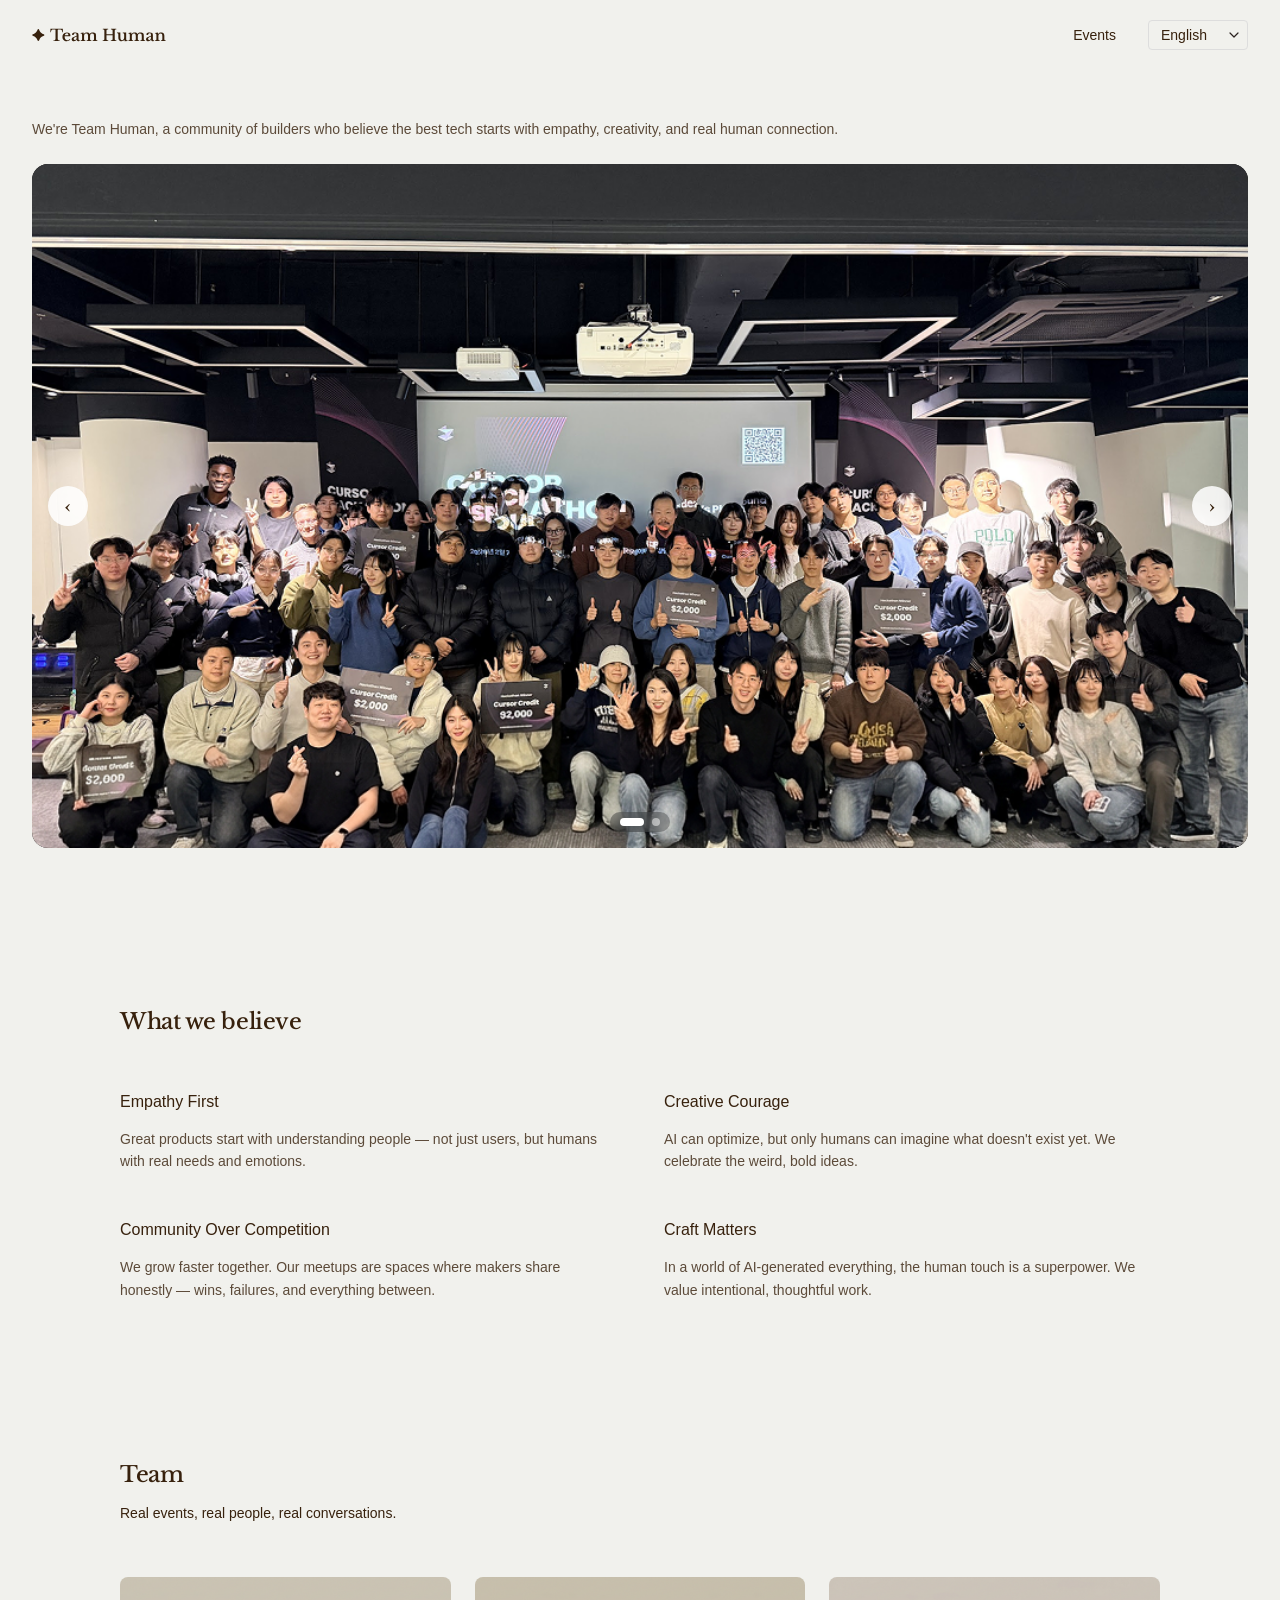
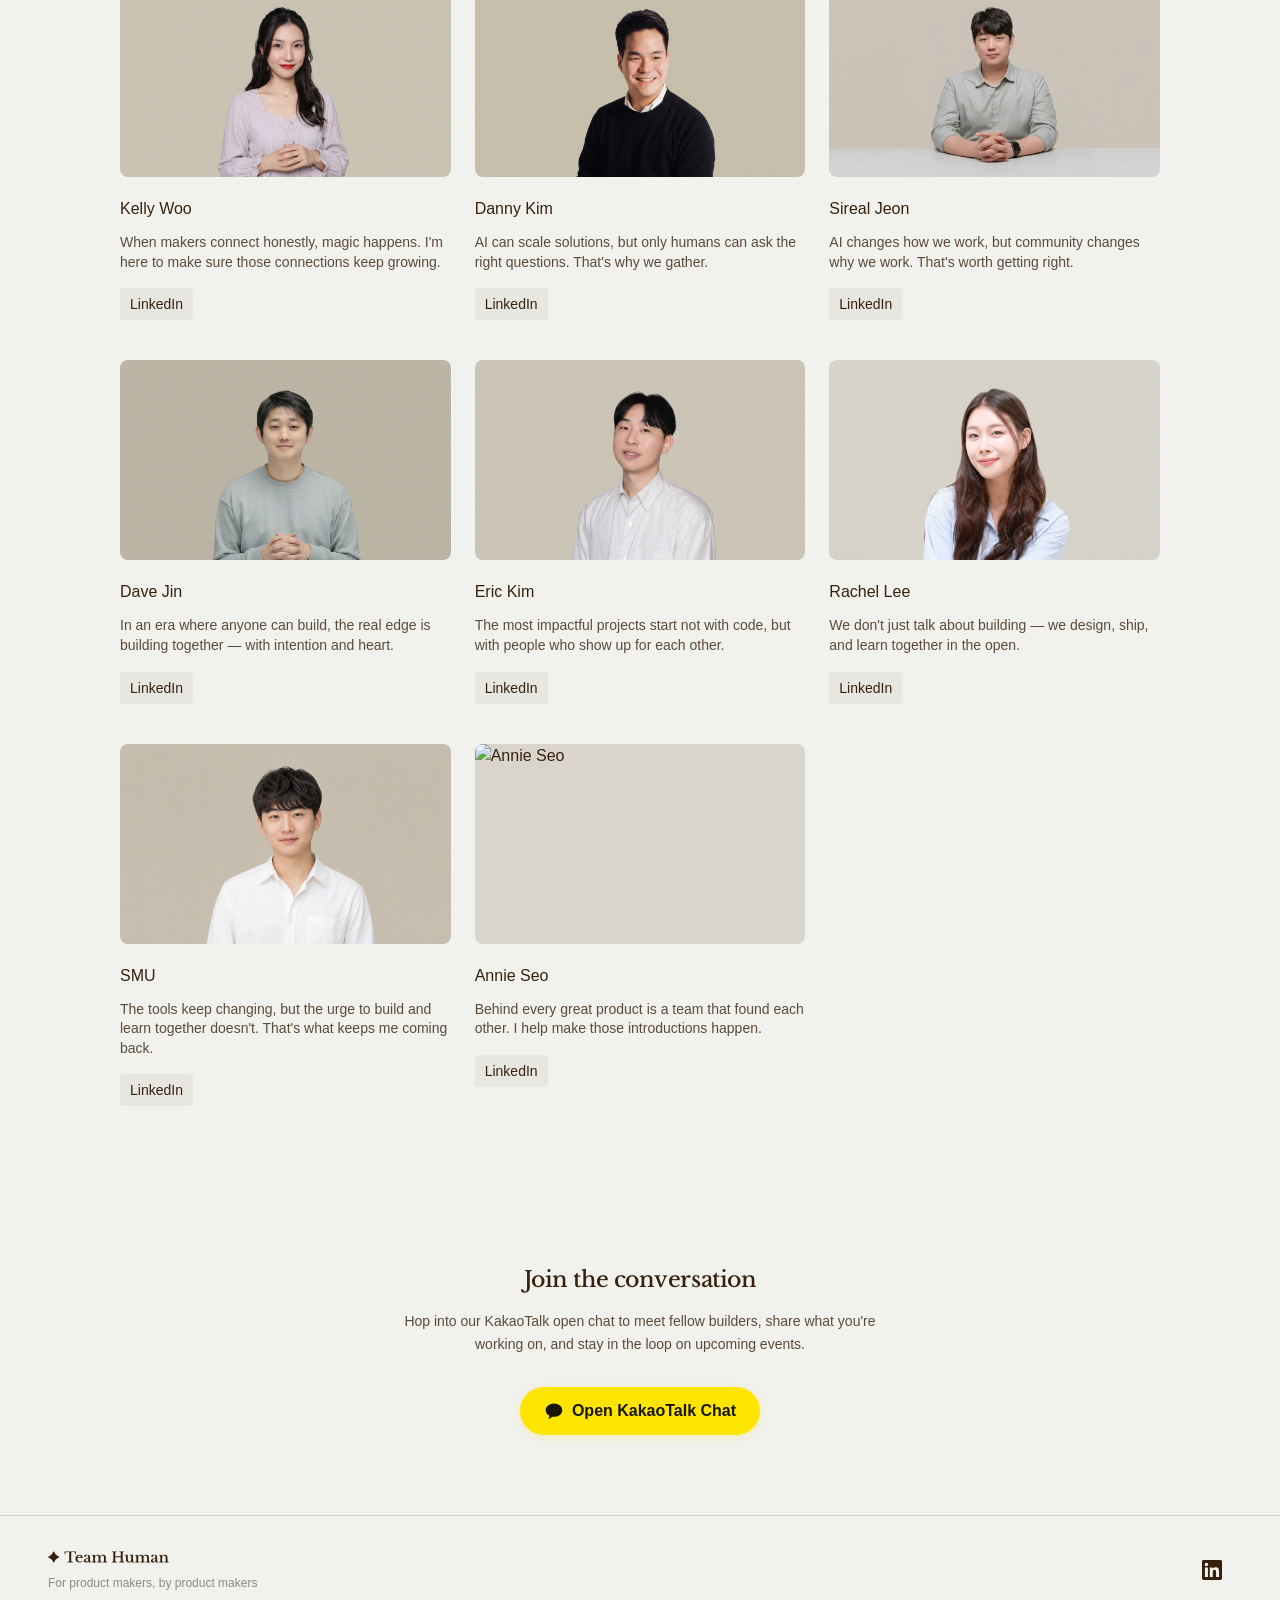
==== index.html @ 2d37bb84 "Add SMU as 8th team member - New team card in index.html (name, photo, LinkedIn, description) - EN/K" ====
<!DOCTYPE html>
<html lang="en">
<head>
  <meta charset="UTF-8">
  <meta name="viewport" content="width=device-width, initial-scale=1.0">
  <title>Team Human</title>
  <link rel="stylesheet" href="styles.css">
  <link rel="stylesheet" href="https://cdn.jsdelivr.net/npm/pretendard@latest/dist/web/static/pretendard.min.css">
  <link rel="preconnect" href="https://fonts.googleapis.com">
  <link rel="preconnect" href="https://fonts.gstatic.com" crossorigin>
  <link href="https://fonts.googleapis.com/css2?family=Libre+Baskerville:ital,wght@0,400..700;1,400..700&display=swap" rel="stylesheet">
</head>
<body>
  <header class="header">
    <a href="index.html" class="logo"><img src="images/logo.svg" alt="Team Human" style="height: 20px; width: auto;"></a>
    <nav>
      <a href="events.html" class="nav-link" data-i18n="nav.events">Events</a>
    </nav>
  </header>

  <section class="hero">
    <p class="hero-text" data-i18n="hero.text">
      We're Team Human, a community of builders who believe the best tech starts with empathy, creativity, and real human connection.
    </p>
    <div class="hero-slider" aria-roledescription="carousel" aria-label="Team Human moments">
      <div class="hero-slider-track">
        <div class="hero-slide" role="group" aria-roledescription="slide" aria-label="1 of 2: Group photo">
          <img src="images/hackathon-hero.png" alt="Team Human group photo at Cursor Hackathon Seoul">
        </div>
        <div class="hero-slide" role="group" aria-roledescription="slide" aria-label="2 of 2: Eurekathon recap">
          <div class="hero-slide-video">
            <iframe
              src="https://www.youtube-nocookie.com/embed/73UMS4CliLw?rel=0&amp;enablejsapi=1"
              title="Cursor Eurekathon Seoul — Team Human recap"
              loading="lazy"
              allow="accelerometer; clipboard-write; encrypted-media; gyroscope; picture-in-picture; web-share"
              allowfullscreen></iframe>
          </div>
        </div>
      </div>
      <button type="button" class="hero-slider-arrow hero-slider-arrow--prev" aria-label="Previous slide">‹</button>
      <button type="button" class="hero-slider-arrow hero-slider-arrow--next" aria-label="Next slide">›</button>
      <div class="hero-slider-dots" role="tablist" aria-label="Choose slide">
        <button type="button" class="hero-slider-dot is-active" data-index="0" role="tab" aria-selected="true" aria-label="Slide 1"></button>
        <button type="button" class="hero-slider-dot" data-index="1" role="tab" aria-selected="false" aria-label="Slide 2"></button>
      </div>
    </div>
  </section>

  <section class="beliefs">
    <h2 class="section-title" data-i18n="beliefs.title">What we believe</h2>
    <div class="beliefs-grid">
      <div class="belief-card">
        <h3 data-i18n="beliefs.empathy.title">Empathy First</h3>
        <p data-i18n="beliefs.empathy.desc">Great products start with understanding people — not just users, but humans with real needs and emotions.</p>
      </div>
      <div class="belief-card">
        <h3 data-i18n="beliefs.courage.title">Creative Courage</h3>
        <p data-i18n="beliefs.courage.desc">AI can optimize, but only humans can imagine what doesn't exist yet. We celebrate the weird, bold ideas.</p>
      </div>
      <div class="belief-card">
        <h3 data-i18n="beliefs.community.title">Community Over Competition</h3>
        <p data-i18n="beliefs.community.desc">We grow faster together. Our meetups are spaces where makers share honestly — wins, failures, and everything between.</p>
      </div>
      <div class="belief-card">
        <h3 data-i18n="beliefs.craft.title">Craft Matters</h3>
        <p data-i18n="beliefs.craft.desc">In a world of AI-generated everything, the human touch is a superpower. We value intentional, thoughtful work.</p>
      </div>
    </div>
  </section>

  <section class="team">
    <h2 class="section-title" data-i18n="team.title">Team</h2>
    <p class="team-subtitle" data-i18n="team.subtitle">Real events, real people, real conversations.</p>
    <div class="team-grid">
      <div class="team-card">
        <img src="images/PFP/Danny.png" alt="Danny Kim" class="team-photo">
        <div class="team-card-info">
          <h3>Danny Kim</h3>
          <p data-i18n="team.danny.desc">AI can scale solutions, but only humans can ask the right questions. That's why we gather.</p>
          <a href="https://www.linkedin.com/in/jydkim/" target="_blank" class="linkedin-btn">LinkedIn</a>
        </div>
      </div>
      <div class="team-card">
        <img src="images/PFP/Dave.png" alt="Dave Jin" class="team-photo">
        <div class="team-card-info">
          <h3>Dave Jin</h3>
          <p data-i18n="team.dave.desc">In an era where anyone can build, the real edge is building together — with intention and heart.</p>
          <a href="https://www.linkedin.com/in/davejin" target="_blank" class="linkedin-btn">LinkedIn</a>
        </div>
      </div>
      <div class="team-card">
        <img src="images/PFP/Eric.png" alt="Eric Kim" class="team-photo">
        <div class="team-card-info">
          <h3>Eric Kim</h3>
          <p data-i18n="team.eric.desc">The most impactful projects start not with code, but with people who show up for each other.</p>
          <a href="https://www.linkedin.com/in/jaeyeonerickim" target="_blank" class="linkedin-btn">LinkedIn</a>
        </div>
      </div>
      <div class="team-card">
        <img src="images/PFP/Kelly.png" alt="Kelly Woo" class="team-photo">
        <div class="team-card-info">
          <h3>Kelly Woo</h3>
          <p data-i18n="team.kelly.desc">When makers connect honestly, magic happens. I'm here to make sure those connections keep growing.</p>
          <a href="https://www.linkedin.com/in/jiheewoo" target="_blank" class="linkedin-btn">LinkedIn</a>
        </div>
      </div>
      <div class="team-card">
        <img src="images/PFP/Rachel.png" alt="Rachel Lee" class="team-photo">
        <div class="team-card-info">
          <h3>Rachel Lee</h3>
          <p data-i18n="team.rachel.desc">We don't just talk about building — we design, ship, and learn together in the open.</p>
          <a href="https://www.linkedin.com/in/rachelselee" target="_blank" class="linkedin-btn">LinkedIn</a>
        </div>
      </div>
      <div class="team-card">
        <img src="images/PFP/Sireal.png" alt="Sireal Jeon" class="team-photo">
        <div class="team-card-info">
          <h3>Sireal Jeon</h3>
          <p data-i18n="team.sireal.desc">AI changes how we work, but community changes why we work. That's worth getting right.</p>
          <a href="https://www.linkedin.com/in/sijinjeon" target="_blank" class="linkedin-btn">LinkedIn</a>
        </div>
      </div>
      <div class="team-card">
        <img src="images/PFP/Annie.png" alt="Annie Seo" class="team-photo">
        <div class="team-card-info">
          <h3>Annie Seo</h3>
          <p data-i18n="team.annie.desc">Behind every great product is a team that found each other. I help make those introductions happen.</p>
          <a href="https://www.linkedin.com/in/ga-on-seo-8b5989165" target="_blank" class="linkedin-btn">LinkedIn</a>
        </div>
      </div>
      <div class="team-card">
        <img src="images/PFP/SMU.png" alt="SMU" class="team-photo">
        <div class="team-card-info">
          <h3>SMU</h3>
          <p data-i18n="team.smu.desc">The tools keep changing, but the urge to build and learn together doesn't. That's what keeps me coming back.</p>
          <a href="https://www.linkedin.com/in/smu00" target="_blank" class="linkedin-btn">LinkedIn</a>
        </div>
      </div>
    </div>
  </section>

  <section class="community-cta">
    <h2 class="section-title center" data-i18n="community.title">Join the conversation</h2>
    <p class="community-cta-desc" data-i18n="community.desc">Hop into our KakaoTalk open chat to meet fellow builders, share what you're working on, and stay in the loop on upcoming events.</p>
    <a href="https://open.kakao.com/o/pyheuCui" target="_blank" rel="noopener" class="kakao-btn">
      <svg class="kakao-btn-icon" width="20" height="20" viewBox="0 0 24 24" fill="currentColor" aria-hidden="true">
        <path d="M12 3C6.486 3 2 6.564 2 10.957c0 2.812 1.832 5.286 4.6 6.728-.157.55-.964 3.336-.997 3.553 0 0-.02.16.087.222.097.057.215.012.215.012.298-.041 3.46-2.272 4.012-2.66.69.107 1.388.162 2.083.162 5.514 0 10-3.563 10-7.957C22 6.564 17.514 3 12 3z"/>
      </svg>
      <span data-i18n="community.cta">Open KakaoTalk Chat</span>
    </a>
  </section>

  <footer class="footer">
    <div class="footer-content">
      <div class="footer-info">
        <span class="footer-logo"><img src="images/logo.svg" alt="Team Human" style="height: 18px; width: auto;"></span>
        <p class="footer-tagline" data-i18n="footer.tagline">For product makers, by product makers</p>
      </div>
      <div class="footer-socials">
        <a href="https://www.linkedin.com/company/113454183" target="_blank" rel="noopener" class="footer-social-link" aria-label="Team Human on LinkedIn">
          <svg width="20" height="20" viewBox="0 0 24 24" fill="currentColor" aria-hidden="true">
            <path d="M20.447 20.452h-3.554v-5.569c0-1.328-.027-3.037-1.852-3.037-1.853 0-2.136 1.445-2.136 2.939v5.667H9.351V9h3.414v1.561h.046c.477-.9 1.637-1.852 3.37-1.852 3.601 0 4.267 2.37 4.267 5.455v6.288zM5.337 7.433a2.062 2.062 0 0 1-2.063-2.065 2.063 2.063 0 1 1 2.063 2.065zm1.778 13.019H3.555V9h3.56v11.452zM22.225 0H1.771C.792 0 0 .774 0 1.729v20.542C0 23.227.792 24 1.771 24h20.451C23.2 24 24 23.227 24 22.271V1.729C24 .774 23.2 0 22.222 0h.003z"/>
          </svg>
        </a>
      </div>
    </div>
  </footer>

  <script src="i18n.js"></script>
</body>
</html>
---- styles.css ----
/* === Reset & Base === */
*, *::before, *::after {
  margin: 0;
  padding: 0;
  box-sizing: border-box;
}

body {
  font-family: 'Pretendard', sans-serif;
  background-color: #F1F1ED;
  color: #37210D;
  line-height: 1.5;
  -webkit-font-smoothing: antialiased;
}

/* Korean fonts: Libre Baskerville (serif titles) + Pretendard (sans-serif body) */
html[lang="ko"] .section-title,
html[lang="ko"] .events-title,
html[lang="ko"] .featured-event-info h2,
html[lang="ko"] .logo,
html[lang="ko"] .footer-logo {
  font-family: 'Libre Baskerville', serif;
}

html[lang="ko"] .team-subtitle,
html[lang="ko"] .events-subtitle,
html[lang="ko"] .footer-tagline,
html[lang="ko"] .belief-card p,
html[lang="ko"] .team-card p,
html[lang="ko"] .event-location,
html[lang="ko"] .belief-card h3,
html[lang="ko"] .team-card h3,
html[lang="ko"] .event-info h3,
html[lang="ko"] .nav-link,
html[lang="ko"] .event-date,
html[lang="ko"] .featured-event-badge,
html[lang="ko"] .featured-event-date,
html[lang="ko"] .featured-event-location,
html[lang="ko"] .events-section-title,
html[lang="ko"] .lang-select {
  font-family: 'Pretendard', sans-serif;
}

a {
  text-decoration: none;
  color: inherit;
}

img {
  max-width: 100%;
  display: block;
}

/* === Header === */
.header {
  position: fixed;
  top: 0;
  left: 0;
  right: 0;
  z-index: 100;
  display: flex;
  justify-content: space-between;
  align-items: center;
  padding: 20px 32px;
  background-color: rgb(241, 241, 237);
}

.logo {
  font-family: 'Libre Baskerville', serif;
  font-size: 16px;
  font-weight: 700;
  color: #37210D;
}

.nav-link {
  font-size: 14px;
  font-weight: 500;
  color: #37210D;
  text-decoration: none;
}

.nav-link:hover {
  text-decoration: underline;
  text-underline-offset: 4px;
}

/* === Language Switcher === */
.header nav {
  display: flex;
  align-items: center;
  gap: 32px;
}

.lang-select {
  font-family: 'Pretendard', sans-serif;
  font-size: 14px;
  font-weight: 500;
  color: #37210D;
  width: 100px;
  background-color: transparent;
  border: 1px solid #DDDDDD;
  border-radius: 4px;
  padding: 6px 12px;
  cursor: pointer;
  appearance: none;
  -webkit-appearance: none;
  background-image: url("data:image/svg+xml,%3Csvg width='10' height='6' viewBox='0 0 10 6' fill='none' xmlns='http://www.w3.org/2000/svg'%3E%3Cpath d='M1 1L5 5L9 1' stroke='%232B2220' stroke-width='1.2' stroke-linecap='round' stroke-linejoin='round'/%3E%3C/svg%3E");
  background-repeat: no-repeat;
  background-position: right 8px center;
  padding-right: 22px;
}

.lang-select:hover {
  background-color: rgba(55, 33, 13, 0.05);  /* #37210D · 5% */
  background-image: url("data:image/svg+xml,%3Csvg width='10' height='6' viewBox='0 0 10 6' fill='none' xmlns='http://www.w3.org/2000/svg'%3E%3Cpath d='M1 1L5 5L9 1' stroke='%232B2220' stroke-width='1.2' stroke-linecap='round' stroke-linejoin='round'/%3E%3C/svg%3E");
}

.lang-select:focus {
  outline: none;
  border-color: #37210D;
}

/* === Hero === */
.hero {
  display: flex;
  flex-direction: column;
  gap: 24px;
  padding: 120px 32px 80px;
}

.hero-text {
  font-family: 'Pretendard', sans-serif;
  font-size: 14px;
  font-weight: 400;
  color: #37210d;
  opacity: 0.8;
  line-height: 1.4;
}

/* === Hero Slider === */
.hero-slider {
  position: relative;
  width: 100%;
  aspect-ratio: 1376 / 774;
  border-radius: 16px;
  overflow: hidden;
  background-color: #000;
}

.hero-slider-track {
  display: flex;
  width: 100%;
  height: 100%;
  overflow-x: auto;
  overflow-y: hidden;
  scroll-snap-type: x mandatory;
  scroll-behavior: smooth;
  -webkit-overflow-scrolling: touch;
  scrollbar-width: none;
}

.hero-slider-track::-webkit-scrollbar {
  display: none;
}

.hero-slide {
  flex: 0 0 100%;
  width: 100%;
  height: 100%;
  scroll-snap-align: start;
  scroll-snap-stop: always;
  position: relative;
}

.hero-slide img {
  width: 100%;
  height: 100%;
  object-fit: cover;
  display: block;
}

.hero-slide-video {
  width: 100%;
  height: 100%;
  background-color: #000;
}

.hero-slide-video iframe {
  width: 100%;
  height: 100%;
  border: 0;
  display: block;
}

.hero-slider-arrow {
  position: absolute;
  top: 50%;
  transform: translateY(-50%);
  width: 40px;
  height: 40px;
  border-radius: 999px;
  border: 0;
  background-color: rgba(255, 255, 255, 0.85);
  color: #37210D;
  font-family: 'Libre Baskerville', serif;
  font-size: 24px;
  line-height: 1;
  cursor: pointer;
  display: flex;
  align-items: center;
  justify-content: center;
  padding: 0;
  z-index: 2;
  transition: background-color 0.2s, transform 0.2s;
}

.hero-slider-arrow:hover {
  background-color: #fff;
  transform: translateY(-50%) scale(1.05);
}

.hero-slider-arrow:focus-visible {
  outline: 2px solid #37210D;
  outline-offset: 2px;
}

.hero-slider-arrow--prev { left: 16px; }
.hero-slider-arrow--next { right: 16px; }

.hero-slider-dots {
  position: absolute;
  bottom: 16px;
  left: 50%;
  transform: translateX(-50%);
  display: flex;
  gap: 8px;
  z-index: 2;
  background-color: rgba(0, 0, 0, 0.25);
  padding: 6px 10px;
  border-radius: 999px;
  backdrop-filter: blur(8px);
  -webkit-backdrop-filter: blur(8px);
}

.hero-slider-dot {
  width: 8px;
  height: 8px;
  border-radius: 999px;
  border: 0;
  background-color: rgba(255, 255, 255, 0.5);
  cursor: pointer;
  padding: 0;
  transition: background-color 0.2s, width 0.2s;
}

.hero-slider-dot:hover {
  background-color: rgba(255, 255, 255, 0.8);
}

.hero-slider-dot.is-active {
  background-color: #fff;
  width: 24px;
}

/* === Beliefs === */
.beliefs {
  padding: 80px 120px;
}

.section-title {
  font-family: 'Libre Baskerville', serif;
  font-size: 22px;
  font-weight: 500;
  line-height: 28px;
  letter-spacing: -0.44px;
  color: #37210d;
  margin-bottom: 56px;
}

.section-title.center {
  text-align: center;
}

.beliefs-grid {
  display: grid;
  grid-template-columns: 1fr 1fr;
  gap: 48px;
}

.belief-card {
  display: flex;
  flex-direction: column;
  gap: 16px;
}

.belief-card h3 {
  font-family: 'Pretendard', sans-serif;
  font-size: 16px;
  font-weight: 500;
  line-height: 20px;
  color: #37210d;
}

.belief-card p {
  font-family: 'Pretendard', sans-serif;
  font-size: 14px;
  color: #37210d;
  opacity: 0.8;
  line-height: 1.6;
}

/* === Team === */
.team {
  padding: 80px 120px;
}

.team .section-title {
  margin-bottom: 16px;
}

.team-subtitle {
  font-family: 'Pretendard', sans-serif;
  font-size: 14px;
  font-weight: 400;
  line-height: 16px;
  color: #37210d;
  margin-bottom: 56px;
}

.team-grid {
  display: grid;
  grid-template-columns: repeat(3, 1fr);
  gap: 40px 24px;
  text-align: left;
}

.team-card {
  display: flex;
  flex-direction: column;
  gap: 24px;
}

.team-card-info {
  display: flex;
  flex-direction: column;
  gap: 16px;
}

.team-photo {
  width: 100%;
  height: 200px;
  background-color: #D9D5CD;
  border-radius: 8px;
  object-fit: cover;
}

.team-card h3 {
  font-family: 'Pretendard', sans-serif;
  font-size: 16px;
  font-weight: 500;
  line-height: 16px;
  color: #37210d;
}

.team-card p {
  font-family: 'Pretendard', sans-serif;
  font-size: 14px;
  font-weight: 400;
  color: #37210d;
  opacity: 0.8;
  line-height: 1.4;
}

.linkedin-btn {
  display: inline-block;
  padding: 6px 10px;
  background-color: rgba(55, 33, 13, 0.05);
  color: #37210D;
  font-size: 14px;
  font-weight: 500;
  line-height: 20px;
  border-radius: 4px;
  width: fit-content;
  transition: background-color 0.2s;
}

.linkedin-btn:hover {
  background-color: rgba(55, 33, 13, 0.1);
}

/* === Events Page === */
.events {
  padding: 128px 120px 60px;
}

.events-title {
  font-family: 'Libre Baskerville', serif;
  font-size: 22px;
  font-weight: 500;
  line-height: 28px;
  letter-spacing: -0.44px;
  color: #37210d;
  margin-bottom: 16px;
}

.events-subtitle {
  font-family: 'Pretendard', sans-serif;
  font-size: 14px;
  font-weight: 400;
  line-height: 16px;
  color: #37210d;
  margin-bottom: 56px;
}

/* === Featured Event === */
.featured-event {
  display: flex;
  background: #FFFFFF;
  border-radius: 12px;
  overflow: hidden;
  margin-bottom: 48px;
  transition: box-shadow 0.2s, transform 0.2s;
}

.featured-event:hover {
  box-shadow: 0 6px 28px rgba(0, 0, 0, 0.1);
  transform: translateY(-2px);
}

.featured-event-image {
  flex: 1;
  min-height: 280px;
  overflow: hidden;
}

.featured-event-image img {
  width: 100%;
  height: 100%;
  object-fit: cover;
}

.featured-event-info {
  flex: 1;
  padding: 32px;
  display: flex;
  flex-direction: column;
  justify-content: center;
  gap: 10px;
}

.featured-event-badge {
  display: inline-block;
  width: fit-content;
  padding: 4px 12px;
  background-color: #C45C26;
  color: #FFFFFF;
  font-size: 11px;
  font-weight: 600;
  text-transform: uppercase;
  letter-spacing: 0.5px;
  border-radius: 4px;
}

.featured-event-info h2 {
  font-family: 'Libre Baskerville', serif;
  font-size: 24px;
  font-weight: 700;
  color: #37210D;
}

.featured-event-date {
  font-size: 14px;
  color: #C45C26;
  font-weight: 600;
}

.featured-event-location {
  font-size: 13px;
  color: #8C8A87;
  line-height: 1.4;
}

.events-section-title {
  font-family: 'Pretendard', sans-serif;
  font-size: 14px;
  font-weight: 600;
  color: #8C8A87;
  text-transform: uppercase;
  letter-spacing: 1px;
  margin-bottom: 20px;
}

.events-grid {
  display: grid;
  grid-template-columns: repeat(3, 1fr);
  gap: 24px;
}

.event-card {
  background: #FFFFFF;
  border: 1px solid #DDDDDD;
  border-radius: 16px;
  padding: 8px;
  display: flex;
  flex-direction: column;
  gap: 8px;
  transition: box-shadow 0.2s, transform 0.2s;
}

.event-card:hover {
  box-shadow: 0 4px 20px rgba(0, 0, 0, 0.08);
  transform: translateY(-2px);
}

.event-image {
  width: 100%;
  background-color: #F1F1ED;
  aspect-ratio: 432 / 243;
  border-radius: 8px;
  overflow: hidden;
}

.event-image img {
  width: 100%;
  height: 100%;
  object-fit: cover;
  border-radius: 8px;
}

.event-info {
  padding: 8px;
  display: flex;
  flex-direction: column;
  gap: 10px;
  color: #37210d;
}

.event-info h3 {
  font-family: 'Pretendard', sans-serif;
  font-size: 16px;
  font-weight: 600;
  line-height: 18px;
  color: #37210d;
}

.event-date {
  font-family: 'Pretendard', sans-serif;
  font-size: 12px;
  font-weight: 500;
  line-height: 1.4;
  color: #37210d;
}

.event-location {
  font-family: 'Pretendard', sans-serif;
  font-size: 12px;
  font-weight: 500;
  line-height: 1.4;
  color: #37210d;
  opacity: 0.6;
  margin-top: -4px;
}

/* === Community CTA === */
.community-cta {
  padding: 80px 120px;
  text-align: center;
  display: flex;
  flex-direction: column;
  align-items: center;
}

.community-cta .section-title {
  margin-bottom: 16px;
}

.community-cta-desc {
  font-family: 'Pretendard', sans-serif;
  font-size: 14px;
  font-weight: 400;
  line-height: 1.6;
  color: #37210D;
  opacity: 0.8;
  max-width: 520px;
  margin: 0 0 32px;
}

.kakao-btn {
  display: inline-flex;
  align-items: center;
  gap: 8px;
  padding: 14px 24px;
  background-color: #FEE500;
  color: #181600;
  font-family: 'Pretendard', sans-serif;
  font-size: 16px;
  font-weight: 600;
  line-height: 1;
  border-radius: 999px;
  transition: transform 0.2s, box-shadow 0.2s;
  box-shadow: 0 2px 8px rgba(254, 229, 0, 0.25);
}

.kakao-btn:hover {
  transform: translateY(-2px);
  box-shadow: 0 8px 24px rgba(254, 229, 0, 0.4);
}

.kakao-btn:focus-visible {
  outline: 2px solid #37210D;
  outline-offset: 4px;
}

.kakao-btn-icon {
  flex-shrink: 0;
}

/* === Footer === */
.footer {
  border-top: 1px solid #D4CFC7;
  padding: 32px 48px;
}

.footer-content {
  display: flex;
  justify-content: space-between;
  align-items: center;
  gap: 24px;
}

.footer-info {
  display: flex;
  flex-direction: column;
  gap: 8px;
}

.footer-logo {
  font-family: 'Libre Baskerville', serif;
  font-size: 14px;
  font-weight: 700;
  color: #37210D;
}

.footer-tagline {
  font-size: 12px;
  color: #8C8A87;
}

.footer-socials {
  display: flex;
  gap: 8px;
}

.footer-social-link {
  display: inline-flex;
  align-items: center;
  justify-content: center;
  width: 40px;
  height: 40px;
  border-radius: 999px;
  color: #37210D;
  transition: background-color 0.2s, color 0.2s;
}

.footer-social-link:hover {
  background-color: rgba(55, 33, 13, 0.05);
}

.footer-social-link:focus-visible {
  outline: 2px solid #37210D;
  outline-offset: 2px;
}

.footer-social-link svg {
  display: block;
}

/* === Responsive === */
@media (max-width: 1024px) {
  .beliefs {
    padding: 60px 48px;
  }

  .team {
    padding: 60px 48px;
  }

  .community-cta {
    padding: 60px 48px;
  }

  .events {
    padding: 120px 48px 40px;
  }
}

@media (max-width: 768px) {
  .header {
    padding: 16px 24px;
  }

  .hero {
    padding: 80px 24px 48px;
  }

  .hero-slider-arrow {
    width: 32px;
    height: 32px;
    font-size: 18px;
  }

  .hero-slider-arrow--prev { left: 8px; }
  .hero-slider-arrow--next { right: 8px; }

  .beliefs {
    padding: 48px 24px;
  }

  .beliefs-grid {
    grid-template-columns: 1fr;
    gap: 32px;
  }

  .team {
    padding: 48px 24px;
  }

  .team-grid {
    grid-template-columns: 1fr;
    gap: 24px;
  }

  .community-cta {
    padding: 48px 24px;
  }

  .events {
    padding: 120px 24px 32px;
  }

  .featured-event {
    flex-direction: column;
  }

  .featured-event-image {
    min-height: 200px;
  }

  .featured-event-info {
    padding: 20px;
  }

  .featured-event-info h2 {
    font-size: 20px;
  }

  .events-grid {
    grid-template-columns: 1fr;
    gap: 16px;
  }

  .footer {
    padding: 24px;
  }
}
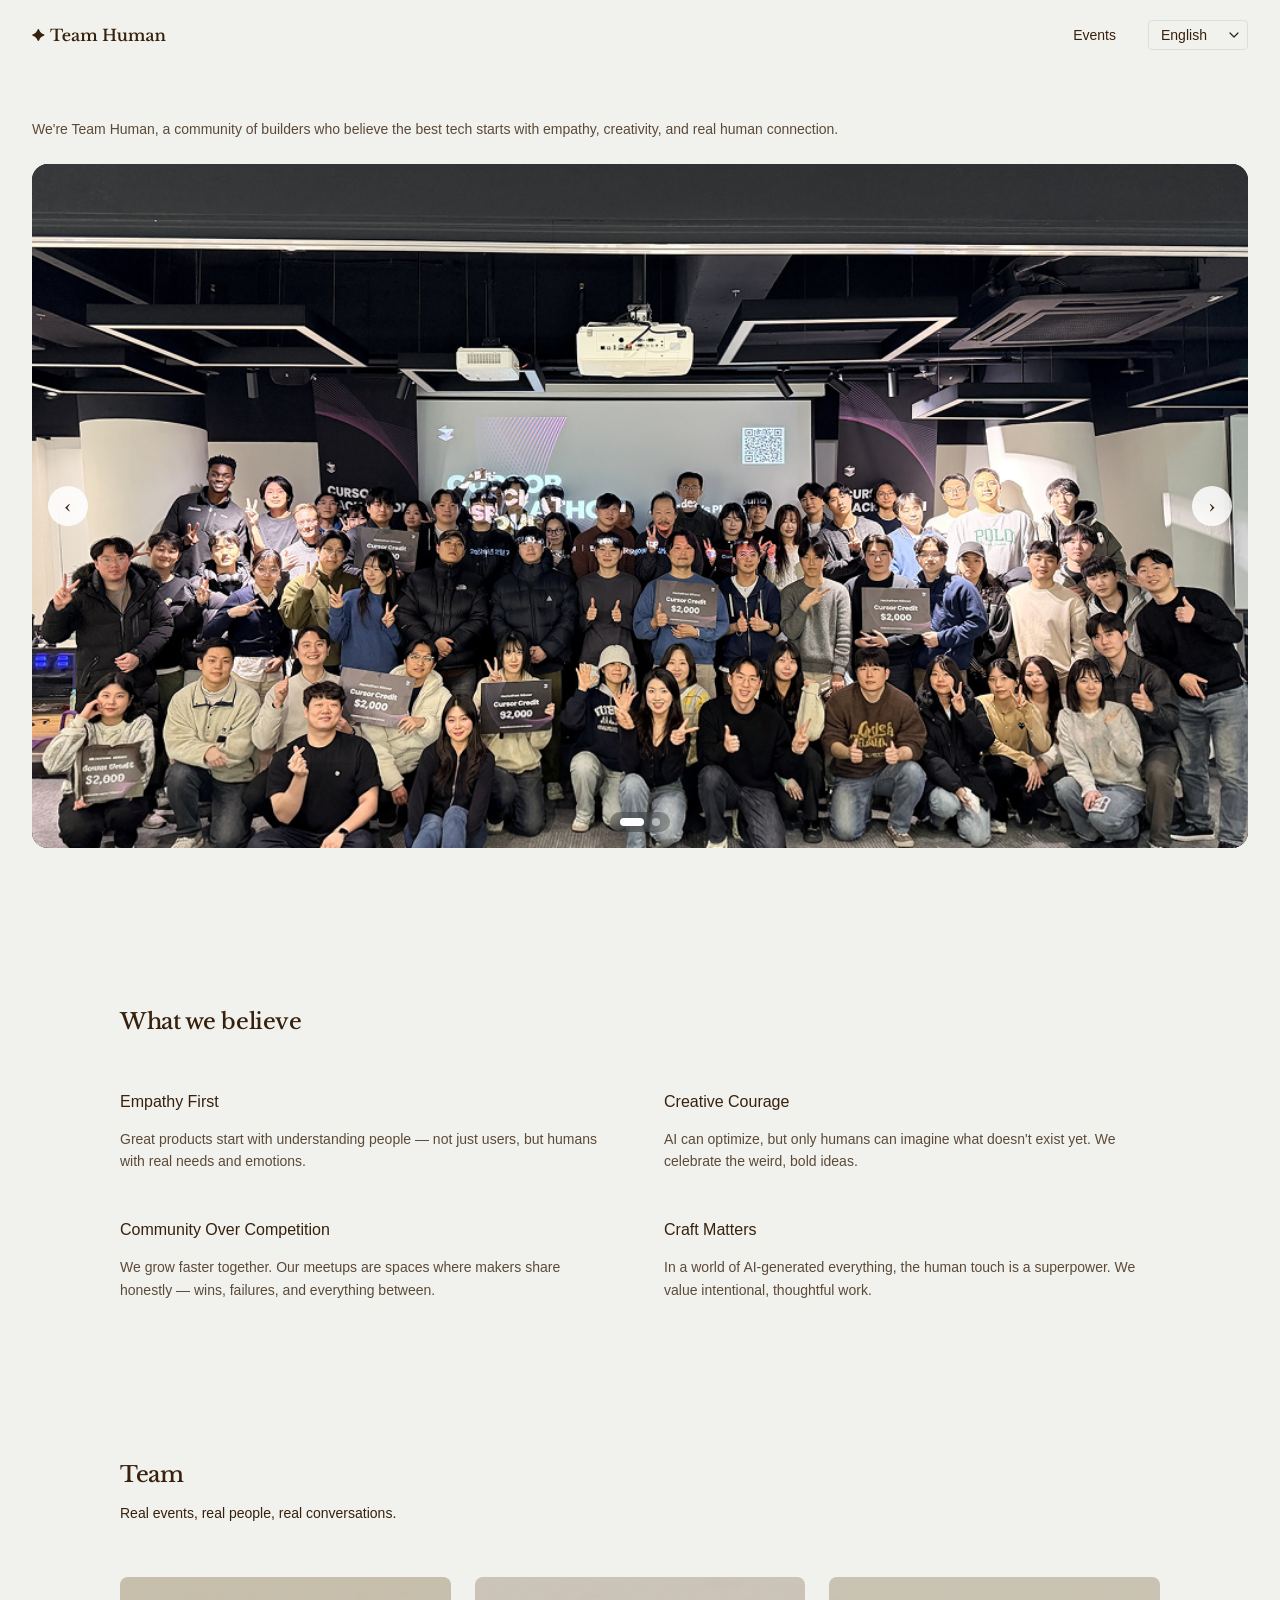
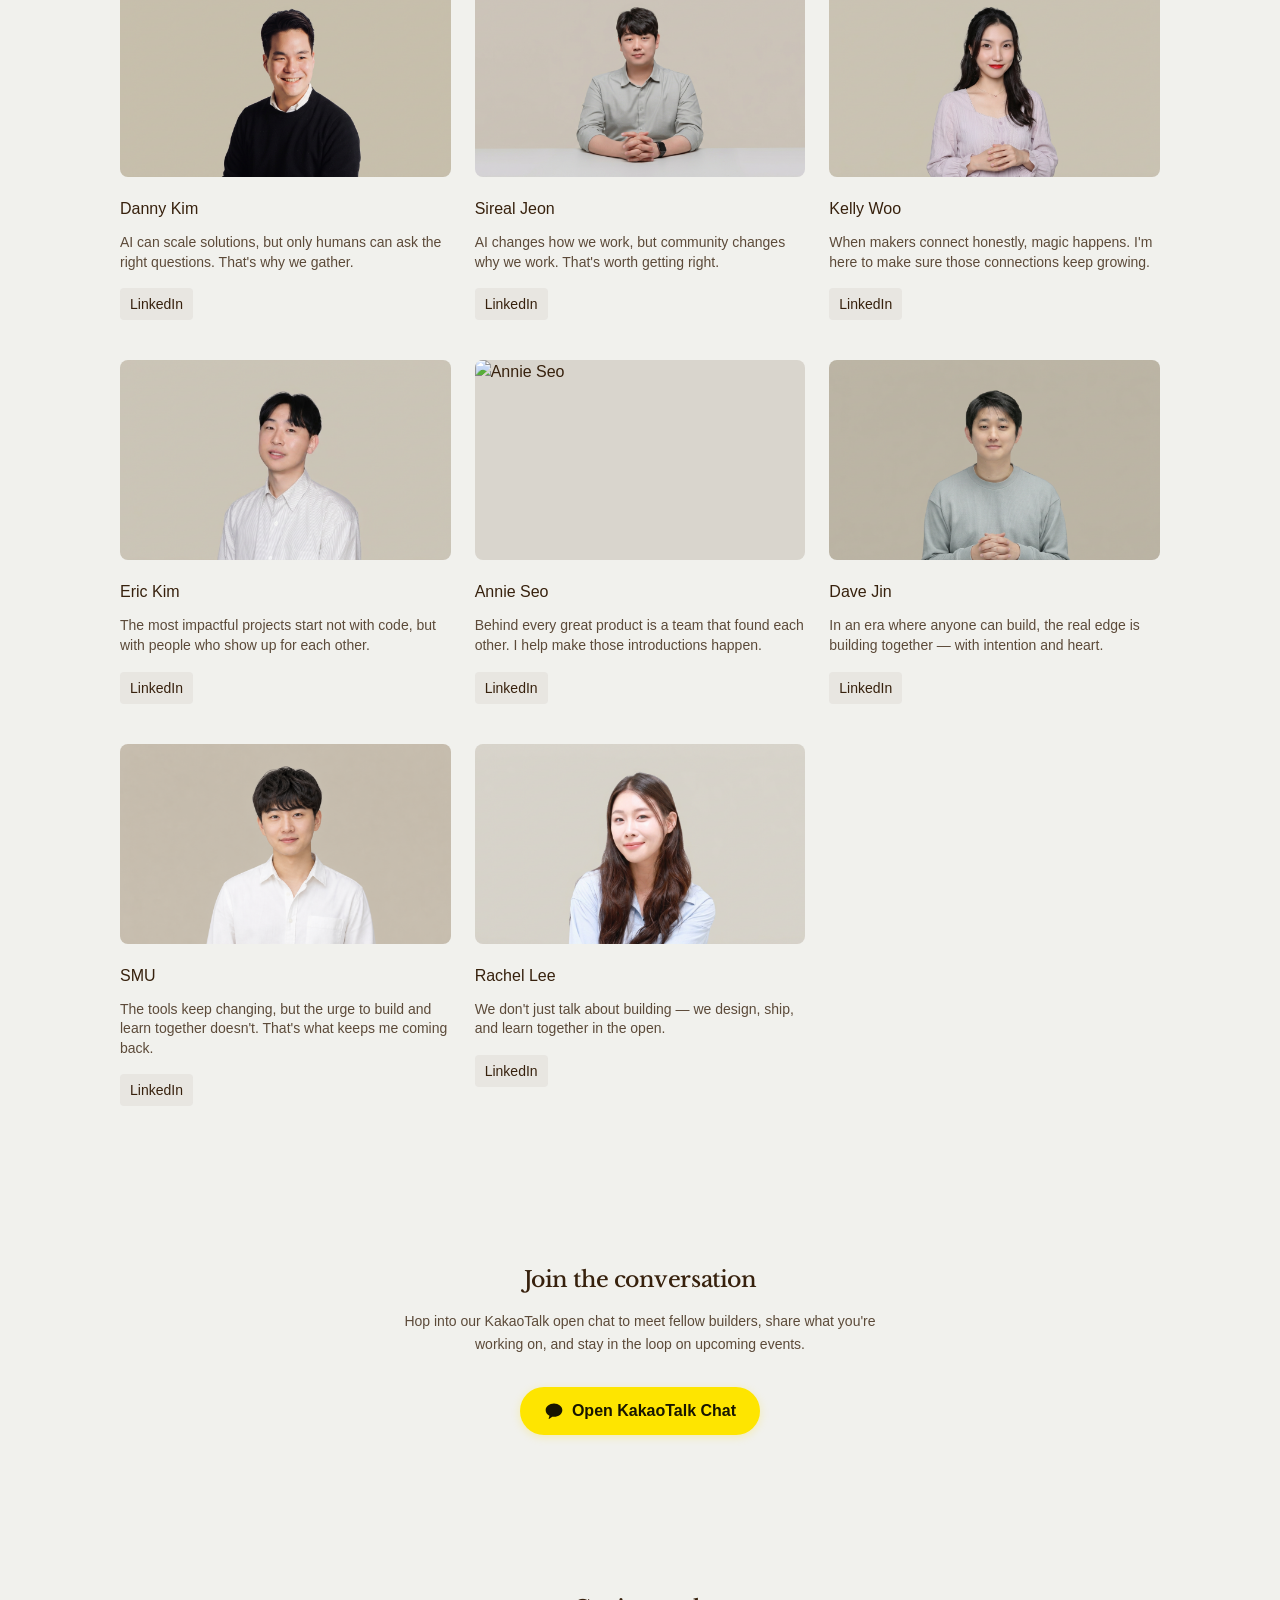
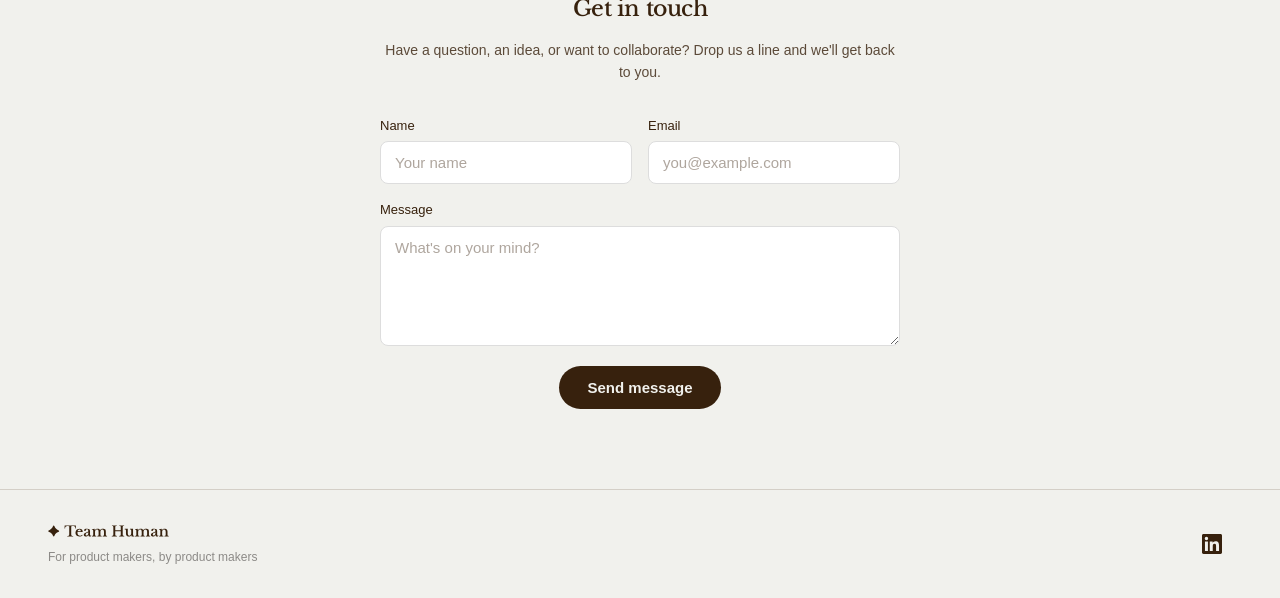
==== commit 6bf46295: "Add Formspree contact form to homepage New "Get in touch" section on index.html (between the KakaoTa" ====
--- a/index.html
+++ b/index.html
@@ -151,6 +151,39 @@
     </a>
   </section>
 
+  <section class="contact">
+    <h2 class="section-title center" data-i18n="contact.title">Get in touch</h2>
+    <p class="contact-desc" data-i18n="contact.desc">Have a question, an idea, or want to collaborate? Drop us a line and we'll get back to you.</p>
+    <form class="contact-form" action="https://formspree.io/p/3036029821894261851/f/contactForm" method="POST">
+      <div class="contact-fields">
+        <div class="contact-row">
+          <div class="contact-field">
+            <label for="contact-name" data-i18n="contact.name">Name</label>
+            <input class="contact-input" type="text" id="contact-name" name="name" autocomplete="name" data-i18n-placeholder="contact.namePlaceholder" placeholder="Your name">
+          </div>
+          <div class="contact-field">
+            <label for="contact-email" data-i18n="contact.email">Email</label>
+            <input class="contact-input" type="email" id="contact-email" name="email" required autocomplete="email" data-i18n-placeholder="contact.emailPlaceholder" placeholder="you@example.com">
+          </div>
+        </div>
+        <div class="contact-field">
+          <label for="contact-message" data-i18n="contact.message">Message</label>
+          <textarea class="contact-textarea" id="contact-message" name="message" required rows="5" data-i18n-placeholder="contact.messagePlaceholder" placeholder="What's on your mind?"></textarea>
+        </div>
+        <input type="text" class="contact-hp" name="_gotcha" tabindex="-1" autocomplete="off" aria-hidden="true">
+        <input type="hidden" name="_subject" value="New message from Team Human contact form">
+        <div class="contact-actions">
+          <button class="contact-submit" type="submit">
+            <span class="contact-submit-idle" data-i18n="contact.send">Send message</span>
+            <span class="contact-submit-busy" data-i18n="contact.sending" hidden>Sending…</span>
+          </button>
+        </div>
+      </div>
+      <p class="contact-status contact-status--success" data-i18n="contact.success" role="status" aria-live="polite" hidden>Thanks! Your message is on its way — we'll be in touch soon.</p>
+      <p class="contact-status contact-status--error" data-i18n="contact.error" role="alert" aria-live="assertive" hidden>Something went wrong. Please try again, or email us directly.</p>
+    </form>
+  </section>
+
   <footer class="footer">
     <div class="footer-content">
       <div class="footer-info">
--- a/styles.css
+++ b/styles.css
@@ -615,6 +615,157 @@
   flex-shrink: 0;
 }
 
+/* === Contact === */
+.contact {
+  padding: 80px 120px;
+  text-align: center;
+  display: flex;
+  flex-direction: column;
+  align-items: center;
+}
+
+.contact .section-title {
+  margin-bottom: 16px;
+}
+
+.contact-desc {
+  font-family: 'Pretendard', sans-serif;
+  font-size: 14px;
+  font-weight: 400;
+  line-height: 1.6;
+  color: #37210D;
+  opacity: 0.8;
+  max-width: 520px;
+  margin: 0 0 32px;
+}
+
+.contact-form {
+  width: 100%;
+  max-width: 520px;
+  text-align: left;
+}
+
+.contact-fields {
+  display: flex;
+  flex-direction: column;
+  gap: 16px;
+}
+
+.contact-fields[hidden] {
+  display: none;
+}
+
+.contact-row {
+  display: grid;
+  grid-template-columns: 1fr 1fr;
+  gap: 16px;
+}
+
+.contact-field {
+  display: flex;
+  flex-direction: column;
+  gap: 6px;
+}
+
+.contact-field label {
+  font-family: 'Pretendard', sans-serif;
+  font-size: 13px;
+  font-weight: 500;
+  color: #37210D;
+}
+
+.contact-input,
+.contact-textarea {
+  width: 100%;
+  font-family: 'Pretendard', sans-serif;
+  font-size: 15px;
+  color: #37210D;
+  background-color: #FFFFFF;
+  border: 1px solid #DDDDDD;
+  border-radius: 8px;
+  padding: 12px 14px;
+  transition: border-color 0.2s, box-shadow 0.2s;
+}
+
+.contact-input::placeholder,
+.contact-textarea::placeholder {
+  color: #37210D;
+  opacity: 0.4;
+}
+
+.contact-textarea {
+  resize: vertical;
+  min-height: 120px;
+}
+
+.contact-input:focus,
+.contact-textarea:focus {
+  outline: none;
+  border-color: #C45C26;
+  box-shadow: 0 0 0 3px rgba(196, 92, 38, 0.12);
+}
+
+.contact-hp {
+  display: none !important;
+}
+
+.contact-actions {
+  margin-top: 4px;
+  text-align: center;
+}
+
+.contact-submit {
+  display: inline-flex;
+  align-items: center;
+  justify-content: center;
+  gap: 8px;
+  padding: 14px 28px;
+  background-color: #37210D;
+  color: #F1F1ED;
+  font-family: 'Pretendard', sans-serif;
+  font-size: 15px;
+  font-weight: 600;
+  line-height: 1;
+  border: none;
+  border-radius: 999px;
+  cursor: pointer;
+  transition: transform 0.2s, box-shadow 0.2s, opacity 0.2s;
+}
+
+.contact-submit:hover {
+  transform: translateY(-2px);
+  box-shadow: 0 8px 24px rgba(55, 33, 13, 0.2);
+}
+
+.contact-submit:focus-visible {
+  outline: 2px solid #37210D;
+  outline-offset: 4px;
+}
+
+.contact-submit:disabled {
+  opacity: 0.6;
+  cursor: default;
+  transform: none;
+  box-shadow: none;
+}
+
+.contact-status {
+  font-family: 'Pretendard', sans-serif;
+  font-size: 15px;
+  line-height: 1.6;
+  text-align: center;
+  margin: 20px 0 0;
+}
+
+.contact-status--success {
+  color: #37210D;
+  font-weight: 500;
+}
+
+.contact-status--error {
+  color: #C45C26;
+}
+
 /* === Footer === */
 .footer {
   border-top: 1px solid #D4CFC7;
@@ -689,6 +840,10 @@
     padding: 60px 48px;
   }
 
+  .contact {
+    padding: 60px 48px;
+  }
+
   .events {
     padding: 120px 48px 40px;
   }
@@ -734,6 +889,14 @@
     padding: 48px 24px;
   }
 
+  .contact {
+    padding: 48px 24px;
+  }
+
+  .contact-row {
+    grid-template-columns: 1fr;
+  }
+
   .events {
     padding: 120px 24px 32px;
   }
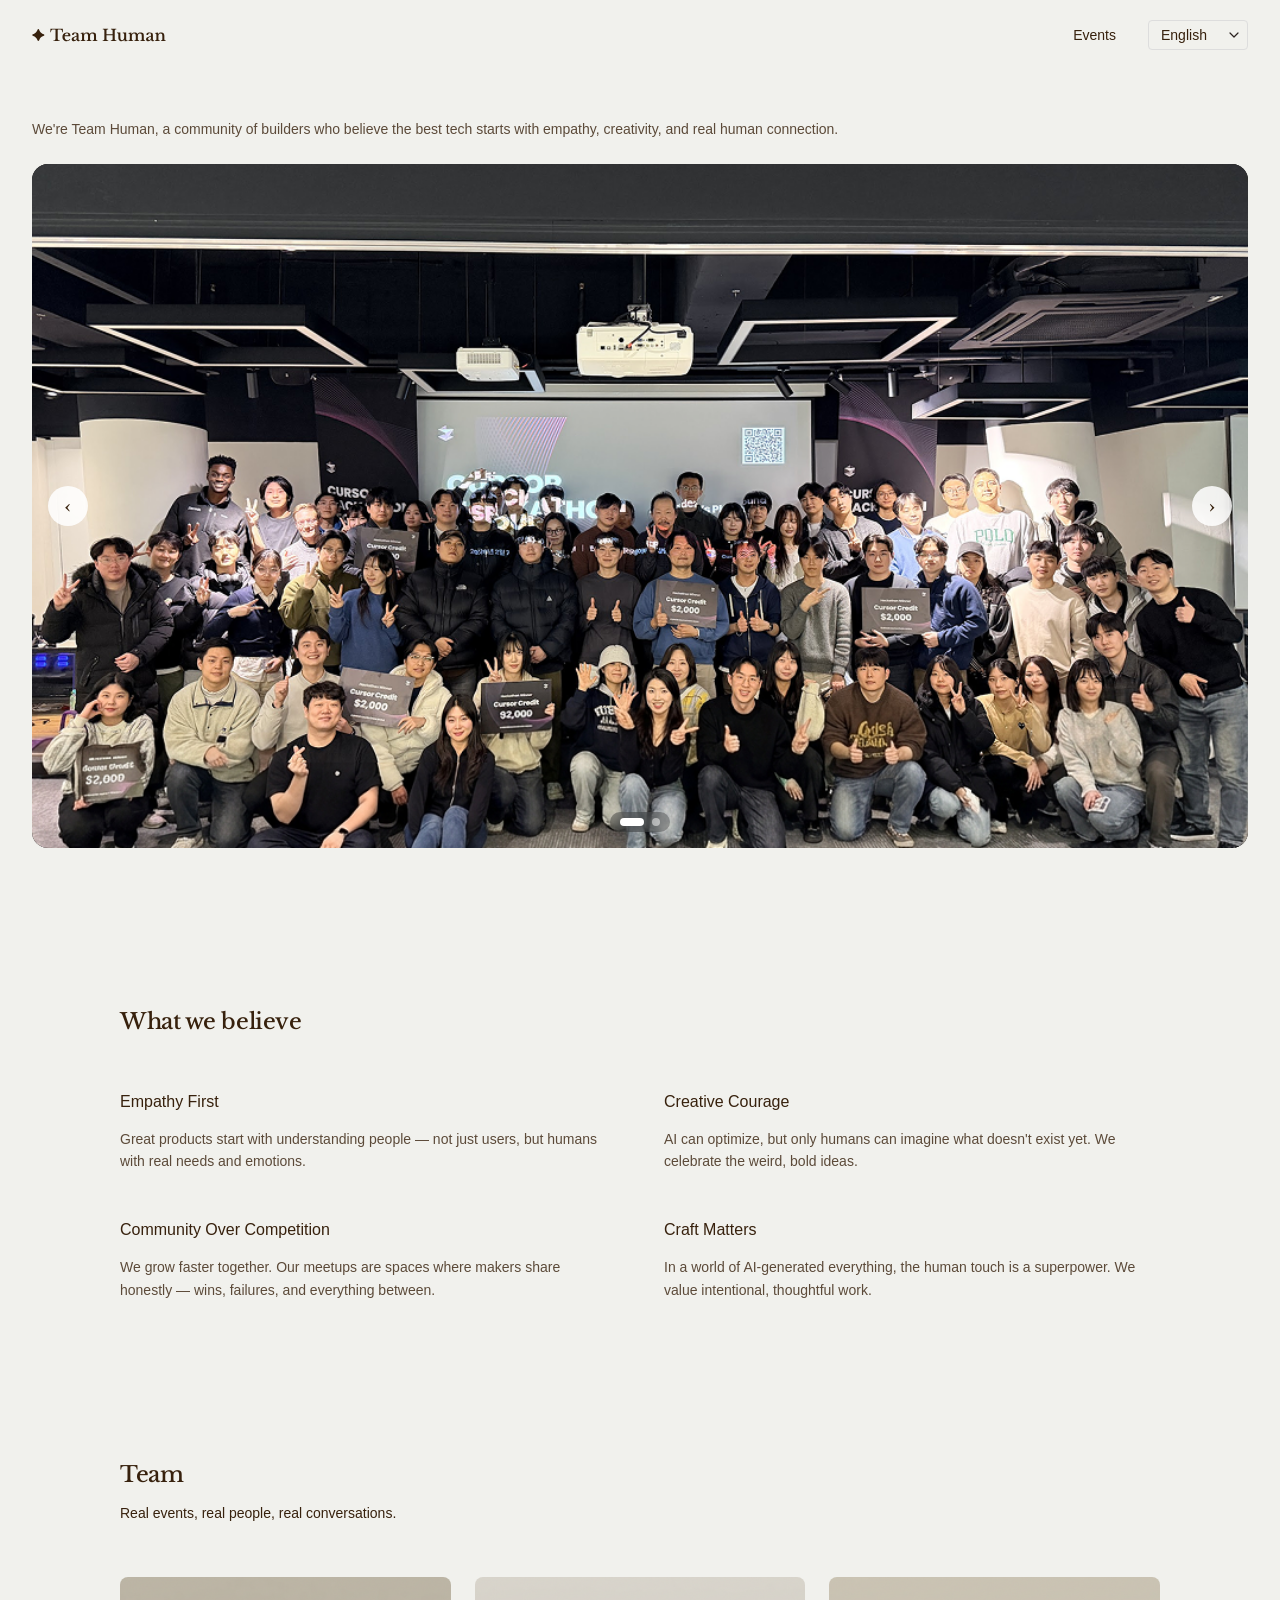
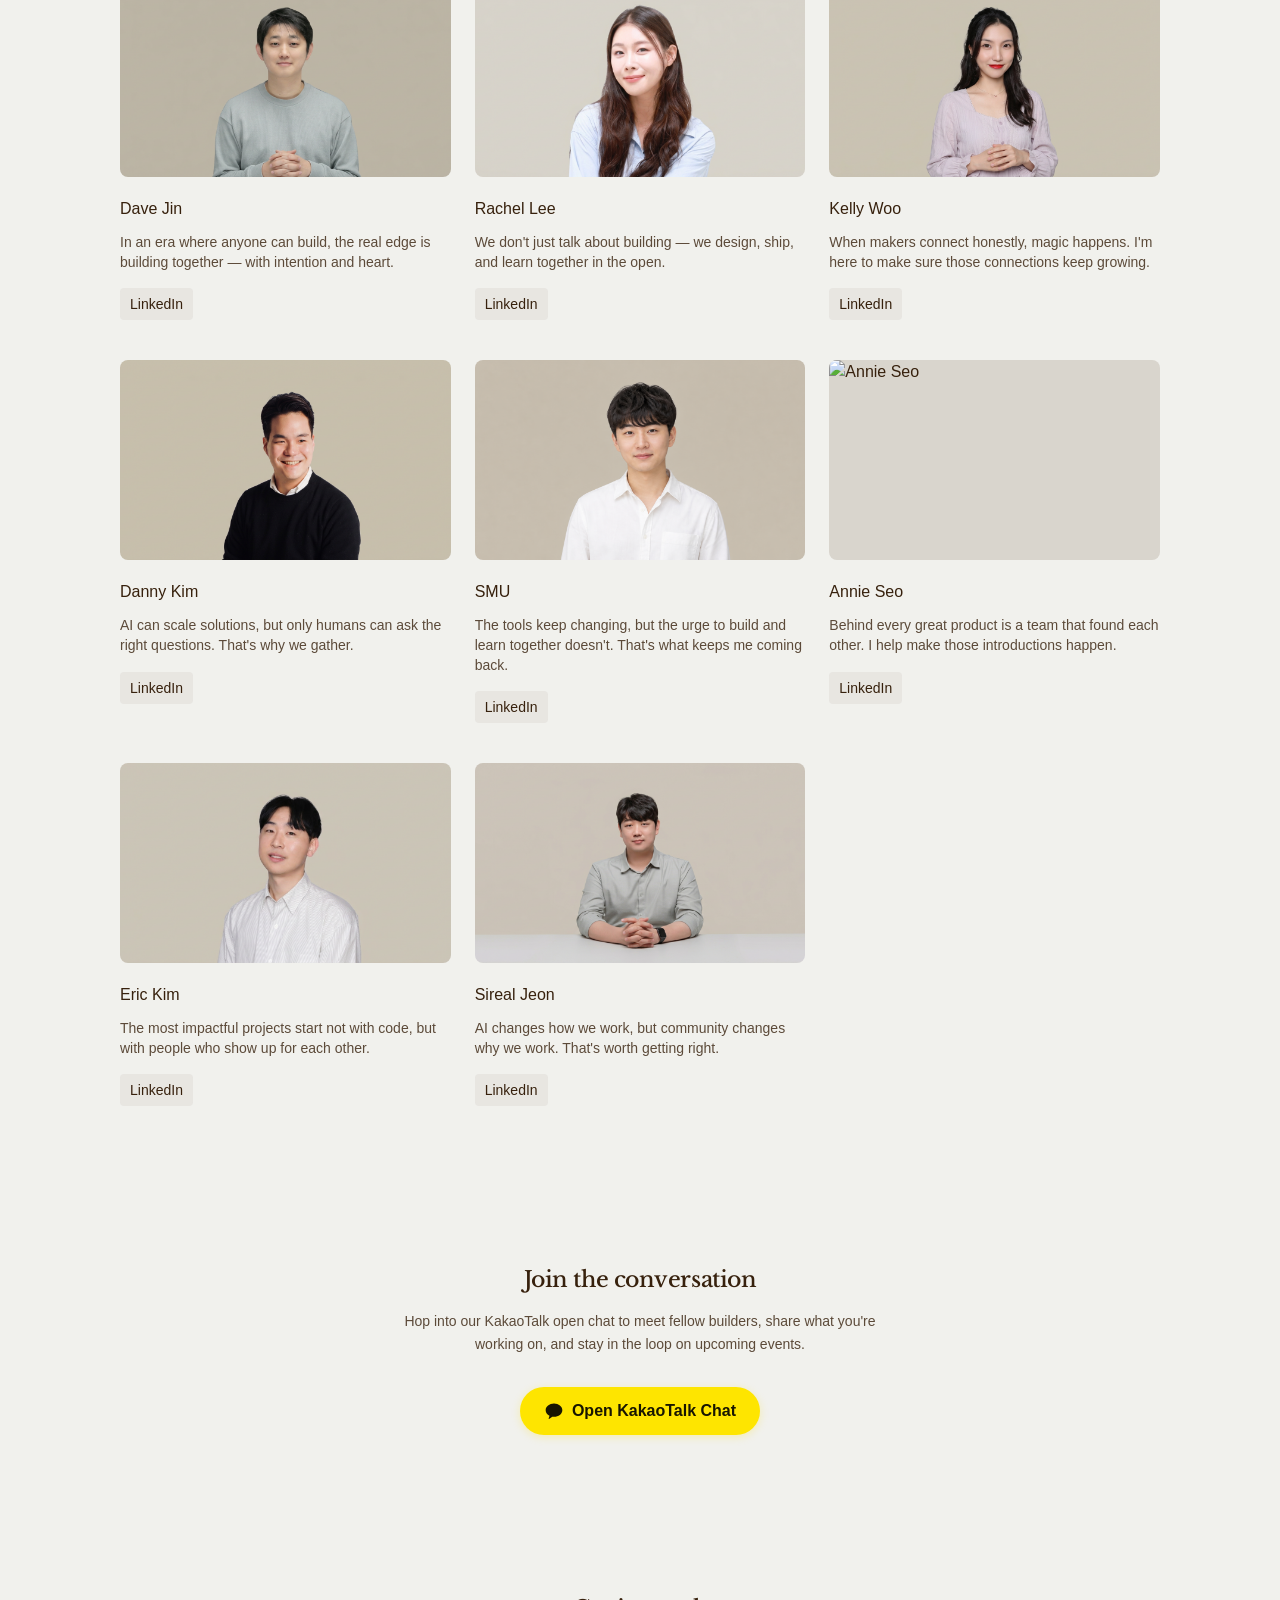
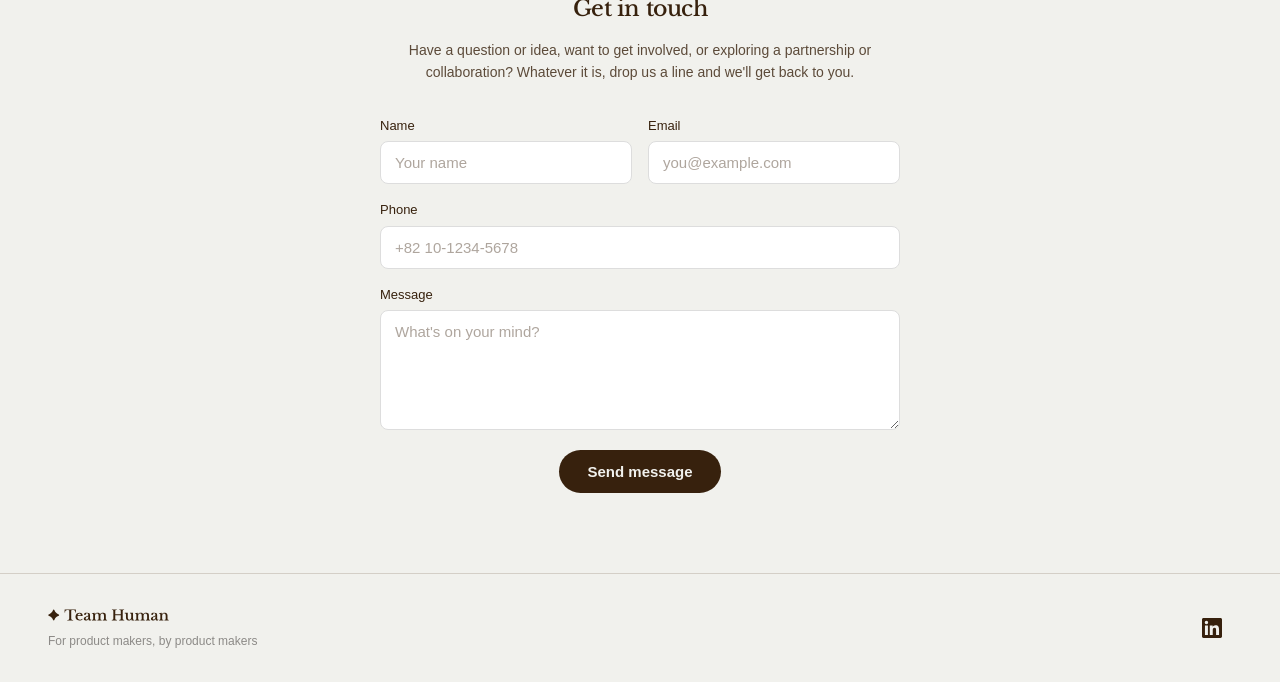
==== commit 4d608020: "Contact form: add phone field and broaden intro copy - index.html: optional phone field (type="tel")" ====
--- a/index.html
+++ b/index.html
@@ -167,6 +167,10 @@
           </div>
         </div>
         <div class="contact-field">
+          <label for="contact-phone" data-i18n="contact.phone">Phone</label>
+          <input class="contact-input" type="tel" id="contact-phone" name="phone" autocomplete="tel" data-i18n-placeholder="contact.phonePlaceholder" placeholder="+82 10-1234-5678">
+        </div>
+        <div class="contact-field">
           <label for="contact-message" data-i18n="contact.message">Message</label>
           <textarea class="contact-textarea" id="contact-message" name="message" required rows="5" data-i18n-placeholder="contact.messagePlaceholder" placeholder="What's on your mind?"></textarea>
         </div>
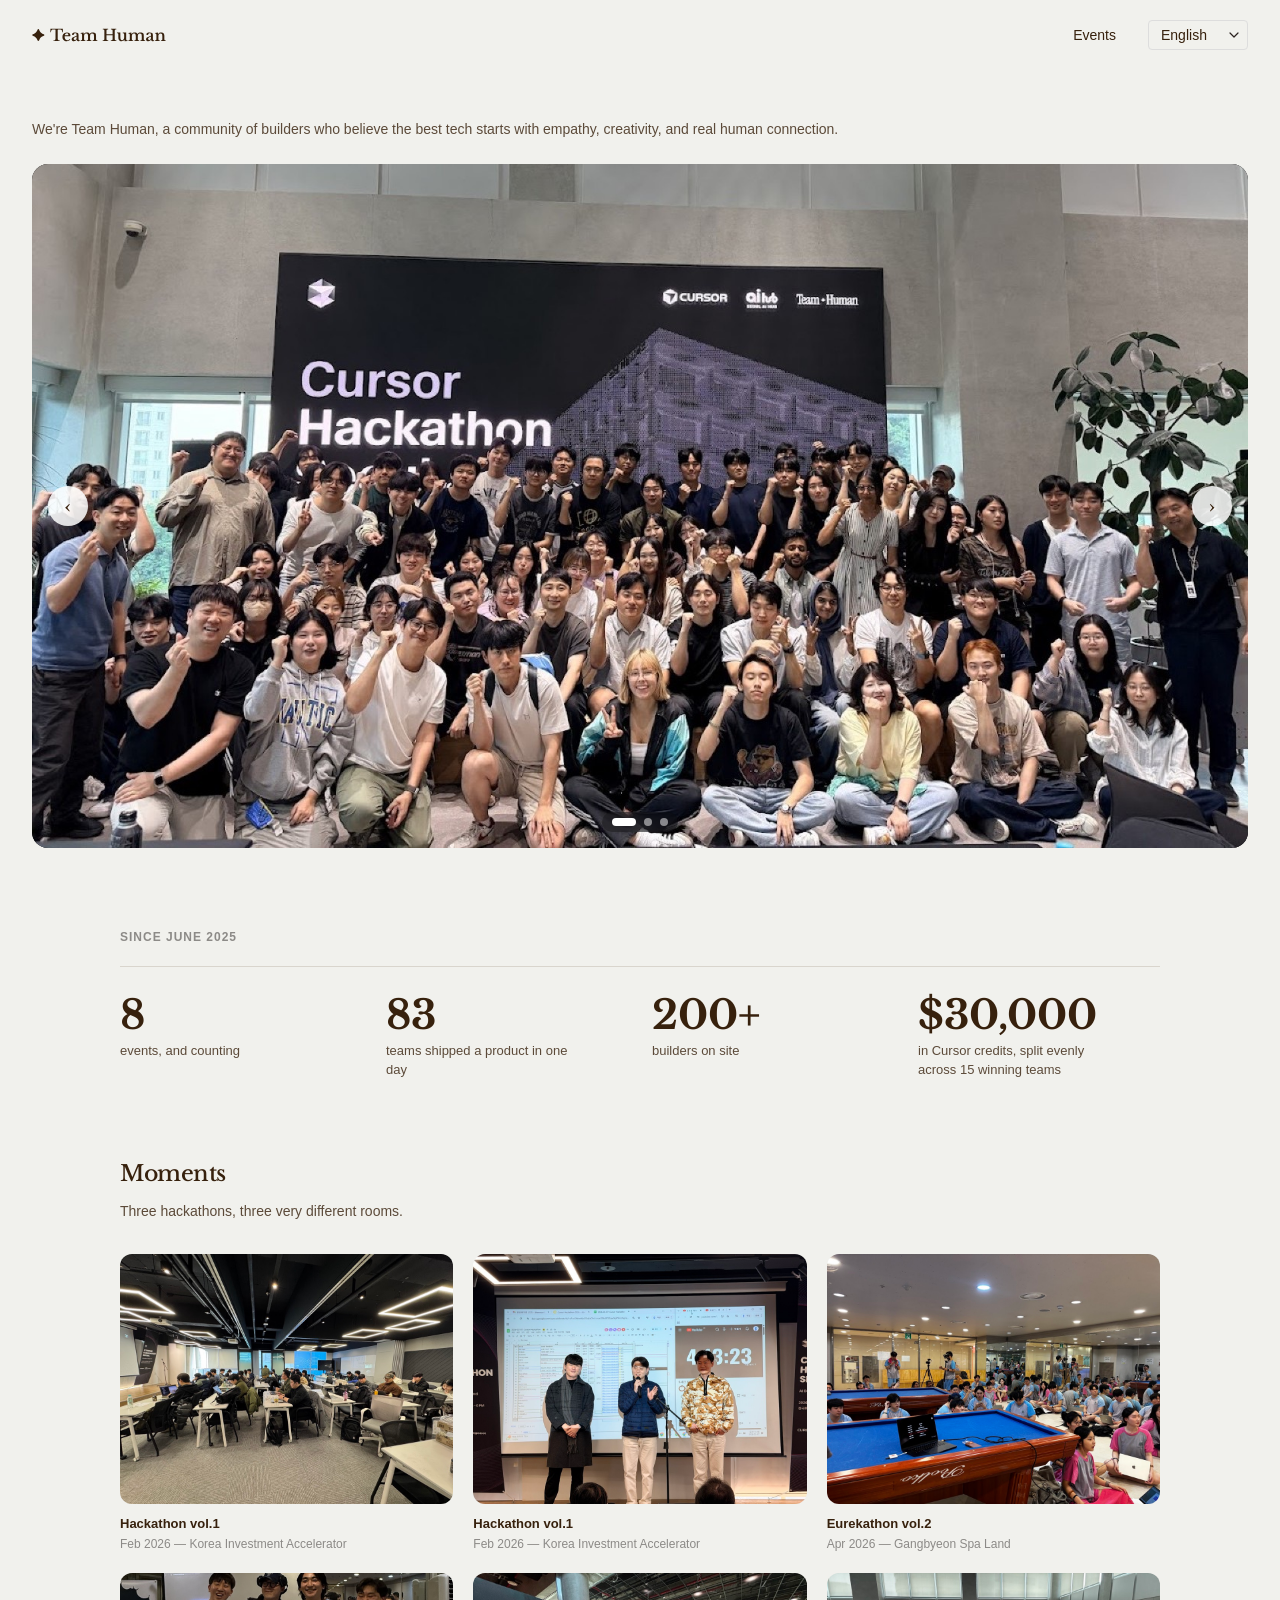
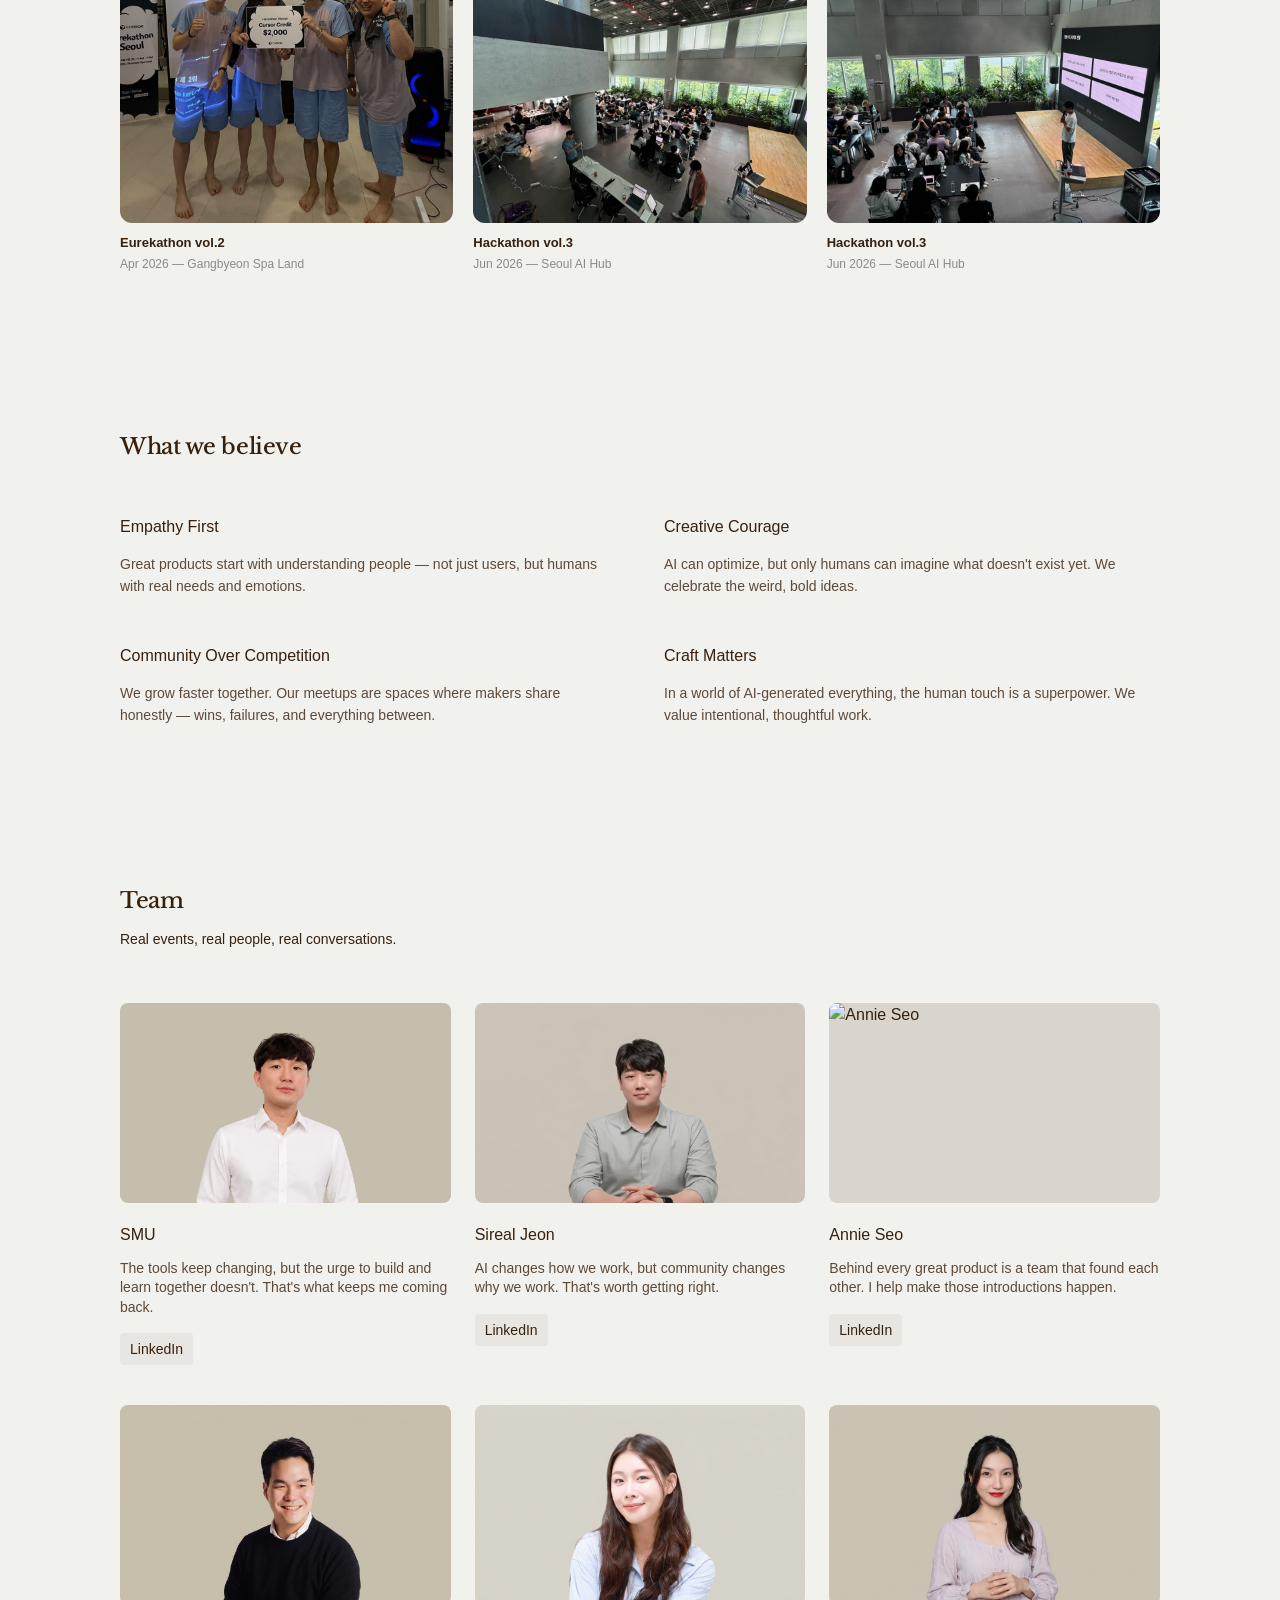
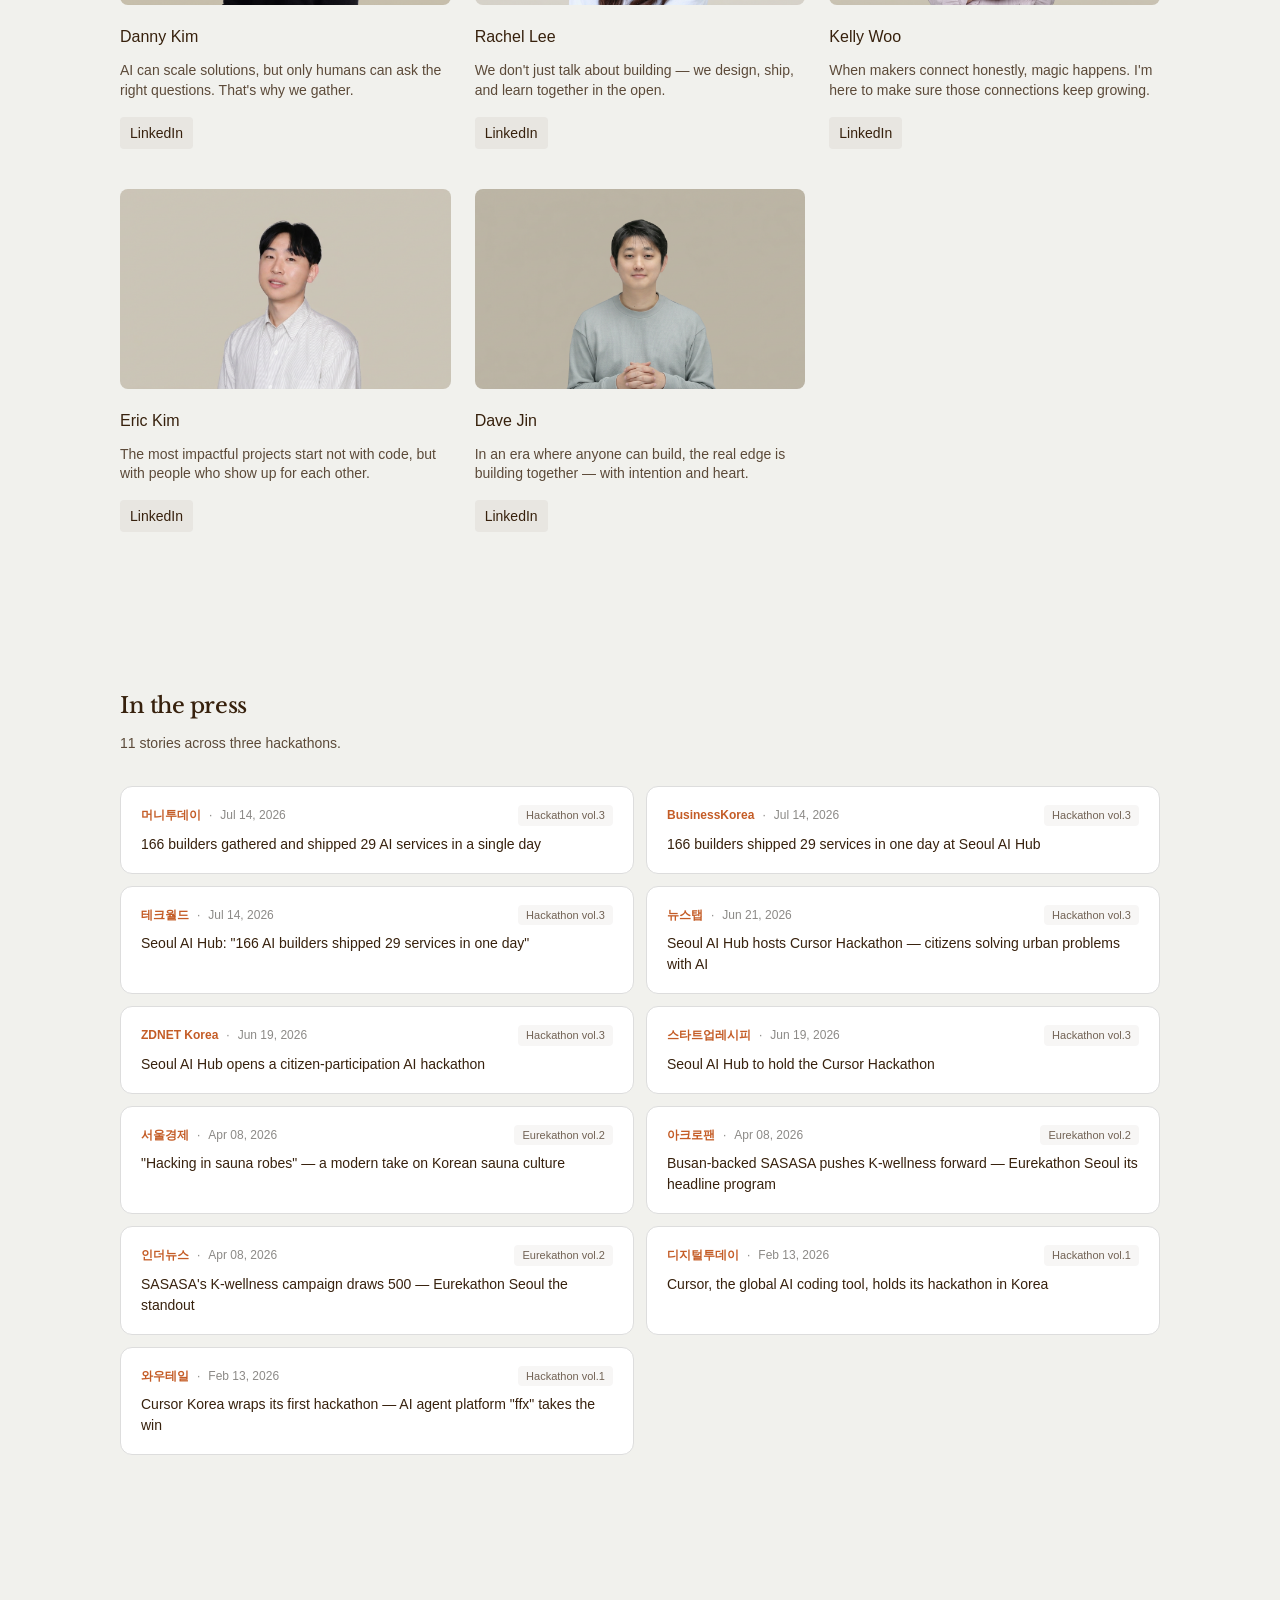
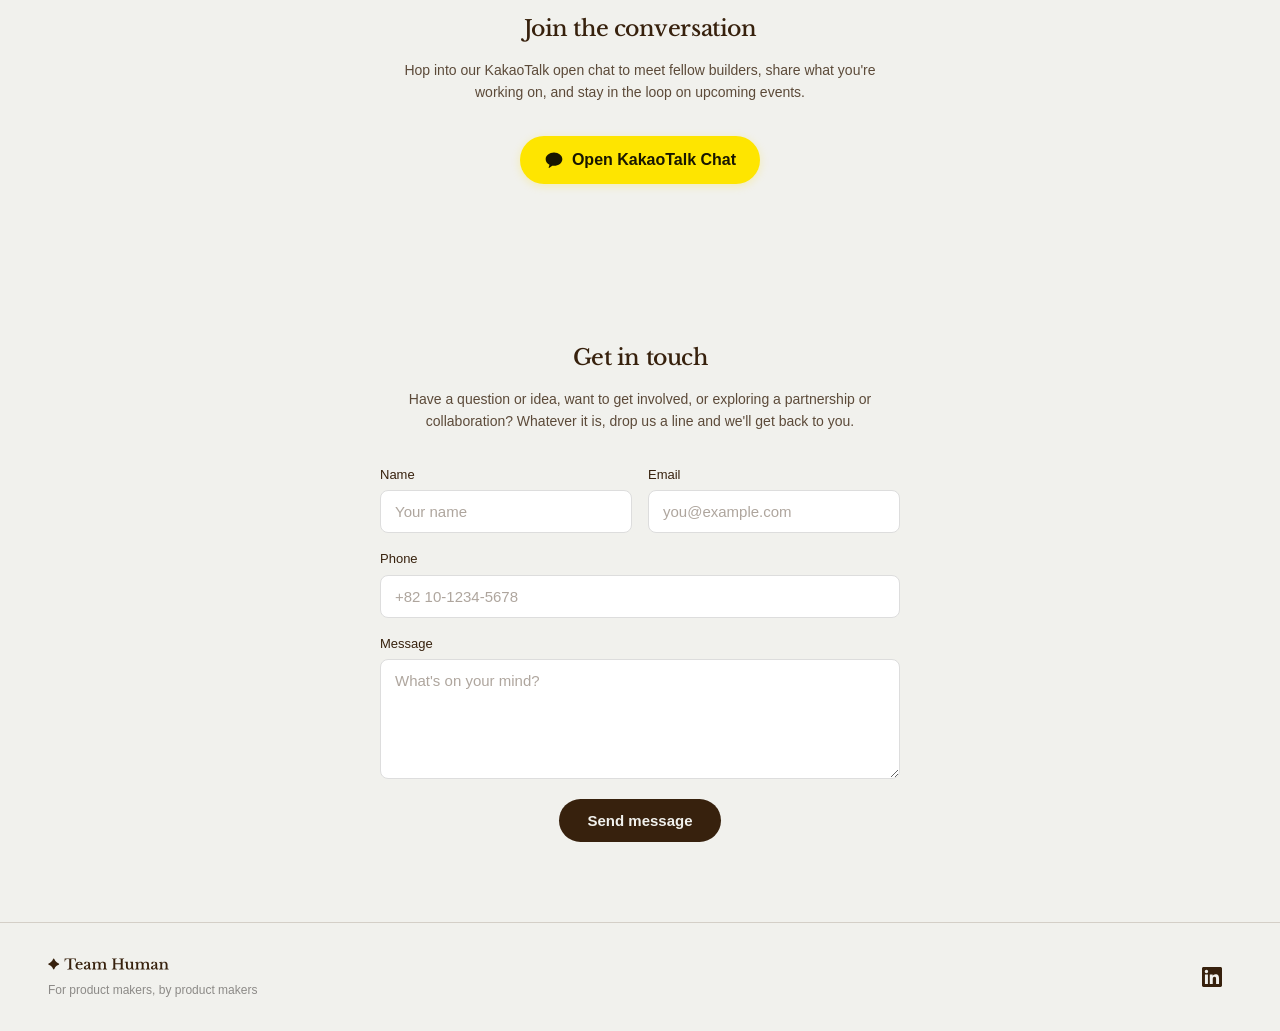
==== commit e8c0ef92: "Ship the pending homepage + events build-out Everything that had accumulated in the working tree, in" ====
--- a/index.html
+++ b/index.html
@@ -24,10 +24,13 @@
     </p>
     <div class="hero-slider" aria-roledescription="carousel" aria-label="Team Human moments">
       <div class="hero-slider-track">
-        <div class="hero-slide" role="group" aria-roledescription="slide" aria-label="1 of 2: Group photo">
-          <img src="images/hackathon-hero.png" alt="Team Human group photo at Cursor Hackathon Seoul">
-        </div>
-        <div class="hero-slide" role="group" aria-roledescription="slide" aria-label="2 of 2: Eurekathon recap">
+        <div class="hero-slide" role="group" aria-roledescription="slide" aria-label="1 of 3: Cursor Hackathon Seoul vol.3 group photo">
+          <img src="images/hero-vol3-group.jpg" alt="Everyone at Cursor Hackathon Seoul vol.3, in front of the LED wall at Seoul AI Hub">
+        </div>
+        <div class="hero-slide" role="group" aria-roledescription="slide" aria-label="2 of 3: Group photo">
+          <img src="images/hackathon-hero.png" alt="Team Human group photo at Cursor Hackathon Seoul" loading="lazy">
+        </div>
+        <div class="hero-slide" role="group" aria-roledescription="slide" aria-label="3 of 3: Eurekathon recap">
           <div class="hero-slide-video">
             <iframe
               src="https://www.youtube-nocookie.com/embed/73UMS4CliLw?rel=0&amp;enablejsapi=1"
@@ -43,7 +46,61 @@
       <div class="hero-slider-dots" role="tablist" aria-label="Choose slide">
         <button type="button" class="hero-slider-dot is-active" data-index="0" role="tab" aria-selected="true" aria-label="Slide 1"></button>
         <button type="button" class="hero-slider-dot" data-index="1" role="tab" aria-selected="false" aria-label="Slide 2"></button>
-      </div>
+        <button type="button" class="hero-slider-dot" data-index="2" role="tab" aria-selected="false" aria-label="Slide 3"></button>
+      </div>
+    </div>
+  </section>
+
+  <section class="stats">
+    <span class="stats-label" data-i18n="stats.label">Since June 2025</span>
+    <div class="stats-grid">
+      <a class="stat" href="events.html">
+        <span class="stat-value" data-i18n="stats.events.value">8</span>
+        <span class="stat-label" data-i18n="stats.events.label">events, and counting</span>
+      </a>
+      <div class="stat">
+        <span class="stat-value" data-i18n="stats.teams.value">83</span>
+        <span class="stat-label" data-i18n="stats.teams.label">teams shipped a product in one day</span>
+      </div>
+      <div class="stat">
+        <span class="stat-value" data-i18n="stats.builders.value">200+</span>
+        <span class="stat-label" data-i18n="stats.builders.label">builders on site</span>
+      </div>
+      <div class="stat">
+        <span class="stat-value" data-i18n="stats.credits.value">$30,000</span>
+        <span class="stat-label" data-i18n="stats.credits.label">in Cursor credits to 15 winning teams</span>
+      </div>
+    </div>
+  </section>
+
+  <section class="moments">
+    <h2 class="section-title" data-i18n="moments.title">Moments</h2>
+    <p class="moments-desc" data-i18n="moments.desc">Three hackathons, three very different rooms.</p>
+    <div class="moments-grid">
+      <figure class="moment">
+        <img src="images/Moments/vol1-floor.jpg" data-i18n-alt="moments.vol1floor.alt" alt="Participants at laptops filling the hall at Korea Investment Accelerator" loading="lazy">
+        <figcaption><span class="moment-event">Hackathon vol.1</span><span class="moment-where" data-i18n="moments.vol1.where">Feb 2026 — Korea Investment Accelerator</span></figcaption>
+      </figure>
+      <figure class="moment">
+        <img src="images/Moments/vol1-demo.jpg" data-i18n-alt="moments.vol1demo.alt" alt="A team of three demoing on stage with the countdown clock behind them" loading="lazy">
+        <figcaption><span class="moment-event">Hackathon vol.1</span><span class="moment-where" data-i18n="moments.vol1.where">Feb 2026 — Korea Investment Accelerator</span></figcaption>
+      </figure>
+      <figure class="moment">
+        <img src="images/Moments/vol2-sauna.jpg" data-i18n-alt="moments.vol2sauna.alt" alt="Builders in sauna robes coding on the floor around a pool table at Gangbyeon Spa Land" loading="lazy">
+        <figcaption><span class="moment-event">Eurekathon vol.2</span><span class="moment-where" data-i18n="moments.vol2.where">Apr 2026 — Gangbyeon Spa Land</span></figcaption>
+      </figure>
+      <figure class="moment">
+        <img src="images/Moments/vol2-award.jpg" data-i18n-alt="moments.vol2award.alt" alt="A winning team of four in sauna robes holding a Hackathon Winner board — $2,000 in Cursor credits" loading="lazy">
+        <figcaption><span class="moment-event">Eurekathon vol.2</span><span class="moment-where" data-i18n="moments.vol2.where">Apr 2026 — Gangbyeon Spa Land</span></figcaption>
+      </figure>
+      <figure class="moment">
+        <img src="images/Moments/vol3-floor.jpg" data-i18n-alt="moments.vol3floor.alt" alt="The Seoul AI Hub atrium full of builders at work, seen from above" loading="lazy">
+        <figcaption><span class="moment-event">Hackathon vol.3</span><span class="moment-where" data-i18n="moments.vol3.where">Jun 2026 — Seoul AI Hub</span></figcaption>
+      </figure>
+      <figure class="moment">
+        <img src="images/Moments/vol3-stage.jpg" data-i18n-alt="moments.vol3stage.alt" alt="Briefing from the stage at Seoul AI Hub, Cursor and Team Human logos on the LED wall" loading="lazy">
+        <figcaption><span class="moment-event">Hackathon vol.3</span><span class="moment-where" data-i18n="moments.vol3.where">Jun 2026 — Seoul AI Hub</span></figcaption>
+      </figure>
     </div>
   </section>
 
@@ -137,6 +194,101 @@
           <a href="https://www.linkedin.com/in/smu00" target="_blank" class="linkedin-btn">LinkedIn</a>
         </div>
       </div>
+    </div>
+  </section>
+
+  <section class="press" id="press">
+    <h2 class="section-title" data-i18n="press.title">In the press</h2>
+    <p class="press-desc" data-i18n="press.desc">What the media wrote about our events.</p>
+    <div class="press-list">
+      <a href="https://www.mt.co.kr/future/2026/07/14/2026071411070261121" target="_blank" rel="noopener" class="press-item">
+        <div class="press-item-meta">
+          <span class="press-outlet">머니투데이</span>
+          <span class="press-date">Jul 14, 2026</span>
+          <span class="press-event">Hackathon vol.3</span>
+        </div>
+        <p class="press-headline" data-i18n="press.mt.title">166 builders gathered and shipped 29 AI services in a single day</p>
+      </a>
+      <a href="https://www.businesskorea.co.kr/news/articleView.html?idxno=272971" target="_blank" rel="noopener" class="press-item">
+        <div class="press-item-meta">
+          <span class="press-outlet">BusinessKorea</span>
+          <span class="press-date">Jul 14, 2026</span>
+          <span class="press-event">Hackathon vol.3</span>
+        </div>
+        <p class="press-headline" data-i18n="press.businesskorea.title">166 builders shipped 29 services in one day at Seoul AI Hub</p>
+      </a>
+      <a href="https://www.epnc.co.kr/news/articleView.html?idxno=404231" target="_blank" rel="noopener" class="press-item">
+        <div class="press-item-meta">
+          <span class="press-outlet">테크월드</span>
+          <span class="press-date">Jul 14, 2026</span>
+          <span class="press-event">Hackathon vol.3</span>
+        </div>
+        <p class="press-headline" data-i18n="press.techworld.title">Seoul AI Hub: "166 AI builders shipped 29 services in one day"</p>
+      </a>
+      <a href="https://www.newstap.co.kr/news/articleView.html?idxno=328941" target="_blank" rel="noopener" class="press-item">
+        <div class="press-item-meta">
+          <span class="press-outlet">뉴스탭</span>
+          <span class="press-date">Jun 21, 2026</span>
+          <span class="press-event">Hackathon vol.3</span>
+        </div>
+        <p class="press-headline" data-i18n="press.newstap.title">Seoul AI Hub hosts Cursor Hackathon — citizens solving urban problems with AI</p>
+      </a>
+      <a href="https://zdnet.co.kr/view/?no=20260619170952" target="_blank" rel="noopener" class="press-item">
+        <div class="press-item-meta">
+          <span class="press-outlet">ZDNET Korea</span>
+          <span class="press-date">Jun 19, 2026</span>
+          <span class="press-event">Hackathon vol.3</span>
+        </div>
+        <p class="press-headline" data-i18n="press.zdnet.title">Seoul AI Hub opens a citizen-participation AI hackathon</p>
+      </a>
+      <a href="https://startuprecipe.co.kr/archives/5822186" target="_blank" rel="noopener" class="press-item">
+        <div class="press-item-meta">
+          <span class="press-outlet">스타트업레시피</span>
+          <span class="press-date">Jun 19, 2026</span>
+          <span class="press-event">Hackathon vol.3</span>
+        </div>
+        <p class="press-headline" data-i18n="press.startuprecipe.title">Seoul AI Hub to hold the Cursor Hackathon</p>
+      </a>
+      <a href="https://www.sedaily.com/article/20029760" target="_blank" rel="noopener" class="press-item">
+        <div class="press-item-meta">
+          <span class="press-outlet">서울경제</span>
+          <span class="press-date">Apr 08, 2026</span>
+          <span class="press-event">Eurekathon vol.2</span>
+        </div>
+        <p class="press-headline" data-i18n="press.sedaily.title">"Hacking in sauna robes" — a modern take on Korean sauna culture</p>
+      </a>
+      <a href="https://kr.acrofan.com/detail.php?number=428830" target="_blank" rel="noopener" class="press-item">
+        <div class="press-item-meta">
+          <span class="press-outlet">아크로팬</span>
+          <span class="press-date">Apr 08, 2026</span>
+          <span class="press-event">Eurekathon vol.2</span>
+        </div>
+        <p class="press-headline" data-i18n="press.acrofan.title">Busan-backed SASASA pushes K-wellness forward — Eurekathon Seoul its headline program</p>
+      </a>
+      <a href="https://www.inthenews.co.kr/news/article.html?no=85352" target="_blank" rel="noopener" class="press-item">
+        <div class="press-item-meta">
+          <span class="press-outlet">인더뉴스</span>
+          <span class="press-date">Apr 08, 2026</span>
+          <span class="press-event">Eurekathon vol.2</span>
+        </div>
+        <p class="press-headline" data-i18n="press.inthenews.title">SASASA's K-wellness campaign draws 500 — Eurekathon Seoul the standout</p>
+      </a>
+      <a href="https://www.digitaltoday.co.kr/news/articleView.html?idxno=631412" target="_blank" rel="noopener" class="press-item">
+        <div class="press-item-meta">
+          <span class="press-outlet">디지털투데이</span>
+          <span class="press-date">Feb 13, 2026</span>
+          <span class="press-event">Hackathon vol.1</span>
+        </div>
+        <p class="press-headline" data-i18n="press.digitaltoday.title">Cursor, the global AI coding tool, holds its hackathon in Korea</p>
+      </a>
+      <a href="https://wowtale.net/2026/02/13/254590/" target="_blank" rel="noopener" class="press-item">
+        <div class="press-item-meta">
+          <span class="press-outlet">와우테일</span>
+          <span class="press-date">Feb 13, 2026</span>
+          <span class="press-event">Hackathon vol.1</span>
+        </div>
+        <p class="press-headline" data-i18n="press.wowtale.title">Cursor Korea wraps its first hackathon — AI agent platform "ffx" takes the win</p>
+      </a>
     </div>
   </section>
 
--- a/styles.css
+++ b/styles.css
@@ -17,6 +17,7 @@
 html[lang="ko"] .section-title,
 html[lang="ko"] .events-title,
 html[lang="ko"] .featured-event-info h2,
+html[lang="ko"] .recap-title,
 html[lang="ko"] .logo,
 html[lang="ko"] .footer-logo {
   font-family: 'Libre Baskerville', serif;
@@ -37,6 +38,23 @@
 html[lang="ko"] .featured-event-date,
 html[lang="ko"] .featured-event-location,
 html[lang="ko"] .events-section-title,
+html[lang="ko"] .stats-label,
+html[lang="ko"] .stat-label,
+html[lang="ko"] .moments-desc,
+html[lang="ko"] .moment-event,
+html[lang="ko"] .moment-where,
+html[lang="ko"] .press-desc,
+html[lang="ko"] .press-headline,
+html[lang="ko"] .press-outlet,
+html[lang="ko"] .press-event,
+html[lang="ko"] .recap-badge,
+html[lang="ko"] .recap-desc,
+html[lang="ko"] .recap-subtitle,
+html[lang="ko"] .recap-subdesc,
+html[lang="ko"] .recap-stat-label,
+html[lang="ko"] .recap-winner p,
+html[lang="ko"] .recap-winner-team,
+html[lang="ko"] .savedate-desc,
 html[lang="ko"] .lang-select {
   font-family: 'Pretendard', sans-serif;
 }
@@ -826,6 +844,635 @@
   display: block;
 }
 
+/* === Guide Page (guide.html) === */
+/* Reading-column layout. All rules scoped to .guide-* — safe to extend. */
+
+.guide {
+  max-width: 760px;
+  margin: 0 auto;
+  padding: 120px 24px 40px;
+}
+
+/* Korean headings fall back to Pretendard (Libre Baskerville has no Hangul glyphs),
+   so Latin runs keep the brand serif while Korean stays crisp across devices. */
+.guide-eyebrow,
+.guide-title,
+.guide-h2,
+.guide-banner-quote,
+.guide-cta-title {
+  font-family: 'Libre Baskerville', 'Pretendard', serif;
+}
+
+/* --- Hero --- */
+.guide-hero {
+  padding: 24px 0 56px;
+  border-bottom: 1px solid #D9D5CD;
+  margin-bottom: 56px;
+}
+
+.guide-eyebrow {
+  font-size: 12px;
+  font-weight: 700;
+  letter-spacing: 1.5px;
+  text-transform: uppercase;
+  color: #C45C26;
+  margin-bottom: 16px;
+}
+
+.guide-title {
+  font-size: 40px;
+  font-weight: 700;
+  line-height: 1.2;
+  letter-spacing: -1px;
+  color: #37210D;
+  margin-bottom: 24px;
+}
+
+.guide-lead {
+  font-size: 17px;
+  line-height: 1.8;
+  color: #37210D;
+  opacity: 0.85;
+}
+
+.guide-lead strong {
+  font-weight: 600;
+  opacity: 1;
+}
+
+/* --- Section scaffolding --- */
+.guide-section {
+  margin-bottom: 72px;
+}
+
+.guide-h2 {
+  font-size: 24px;
+  font-weight: 700;
+  line-height: 1.4;
+  letter-spacing: -0.5px;
+  color: #37210D;
+  margin-bottom: 12px;
+}
+
+.guide-h2--tight {
+  margin-bottom: 8px;
+}
+
+.guide-sub {
+  font-size: 15px;
+  line-height: 1.7;
+  color: #37210D;
+  opacity: 0.7;
+  margin-bottom: 32px;
+}
+
+.guide-hint {
+  font-size: 14px;
+  line-height: 1.7;
+  color: #37210D;
+  opacity: 0.7;
+  margin-top: 20px;
+}
+
+.guide-hint--muted {
+  font-size: 13px;
+  opacity: 0.5;
+}
+
+.guide-hint code {
+  font-family: 'Pretendard', sans-serif;
+  font-size: 13px;
+  font-weight: 600;
+  background-color: rgba(55, 33, 13, 0.06);
+  border-radius: 4px;
+  padding: 2px 7px;
+  margin-right: 2px;
+}
+
+/* --- One-line principle banner --- */
+.guide-banner {
+  background-color: #37210D;
+  color: #F1F1ED;
+  border-radius: 16px;
+  padding: 48px 32px;
+  text-align: center;
+}
+
+.guide-banner-label {
+  font-size: 12px;
+  font-weight: 600;
+  letter-spacing: 0.5px;
+  color: #F1F1ED;
+  opacity: 0.6;
+  margin-bottom: 20px;
+}
+
+.guide-banner-quote {
+  font-size: 26px;
+  font-weight: 700;
+  line-height: 1.5;
+  letter-spacing: -0.5px;
+  color: #FFFFFF;
+  margin-bottom: 24px;
+}
+
+.guide-banner-note {
+  font-size: 14px;
+  line-height: 1.7;
+  color: #F1F1ED;
+  opacity: 0.75;
+}
+
+/* --- Principles --- */
+.guide-principles {
+  display: grid;
+  grid-template-columns: 1fr 1fr;
+  gap: 32px 24px;
+}
+
+.guide-principle-num {
+  display: block;
+  font-family: 'Libre Baskerville', serif;
+  font-size: 13px;
+  font-weight: 700;
+  color: #C45C26;
+  margin-bottom: 10px;
+}
+
+.guide-principle h3 {
+  font-size: 16px;
+  font-weight: 600;
+  line-height: 1.4;
+  color: #37210D;
+  margin-bottom: 8px;
+}
+
+.guide-principle p {
+  font-size: 14px;
+  line-height: 1.7;
+  color: #37210D;
+  opacity: 0.75;
+}
+
+/* --- 4-part format steps --- */
+.guide-steps {
+  list-style: none;
+  display: flex;
+  flex-direction: column;
+  gap: 16px;
+}
+
+.guide-step {
+  display: flex;
+  gap: 20px;
+  background-color: #FFFFFF;
+  border: 1px solid #DDDDDD;
+  border-radius: 16px;
+  padding: 24px;
+}
+
+.guide-step--key {
+  border-color: #C45C26;
+  box-shadow: 0 0 0 3px rgba(196, 92, 38, 0.1);
+}
+
+.guide-step-num {
+  flex-shrink: 0;
+  width: 32px;
+  height: 32px;
+  border-radius: 999px;
+  background-color: rgba(55, 33, 13, 0.06);
+  color: #37210D;
+  font-family: 'Libre Baskerville', serif;
+  font-size: 15px;
+  font-weight: 700;
+  display: flex;
+  align-items: center;
+  justify-content: center;
+}
+
+.guide-step--key .guide-step-num {
+  background-color: #C45C26;
+  color: #FFFFFF;
+}
+
+.guide-step-body h3 {
+  font-size: 17px;
+  font-weight: 700;
+  line-height: 1.4;
+  color: #37210D;
+  margin-bottom: 10px;
+  display: flex;
+  align-items: center;
+  gap: 8px;
+  flex-wrap: wrap;
+}
+
+.guide-tag {
+  font-size: 11px;
+  font-weight: 600;
+  letter-spacing: 0.3px;
+  color: #FFFFFF;
+  background-color: #C45C26;
+  border-radius: 4px;
+  padding: 3px 8px;
+}
+
+.guide-step-body p {
+  font-size: 15px;
+  line-height: 1.75;
+  color: #37210D;
+  opacity: 0.8;
+}
+
+.guide-step-body strong {
+  font-weight: 600;
+  opacity: 1;
+}
+
+.guide-step-eg {
+  margin-top: 12px;
+  padding-left: 14px;
+  border-left: 2px solid #D9D5CD;
+  font-size: 14px !important;
+  opacity: 0.6 !important;
+}
+
+.guide-step-emph {
+  margin-top: 12px;
+  font-size: 15px !important;
+  font-weight: 600;
+  color: #C45C26 !important;
+  opacity: 1 !important;
+}
+
+/* --- Template --- */
+.guide-template {
+  background-color: #FFFFFF;
+  border: 1px solid #DDDDDD;
+  border-radius: 16px;
+  overflow: hidden;
+}
+
+.guide-template-bar {
+  display: flex;
+  justify-content: space-between;
+  align-items: center;
+  padding: 12px 16px;
+  border-bottom: 1px solid #EFEDE8;
+}
+
+.guide-template-label {
+  font-size: 12px;
+  font-weight: 600;
+  letter-spacing: 0.5px;
+  text-transform: uppercase;
+  color: #8C8A87;
+}
+
+.guide-copy {
+  font-family: 'Pretendard', sans-serif;
+  font-size: 13px;
+  font-weight: 600;
+  color: #37210D;
+  background-color: rgba(55, 33, 13, 0.05);
+  border: none;
+  border-radius: 999px;
+  padding: 8px 16px;
+  cursor: pointer;
+  transition: background-color 0.2s, color 0.2s;
+}
+
+.guide-copy:hover {
+  background-color: rgba(55, 33, 13, 0.1);
+}
+
+.guide-copy:focus-visible {
+  outline: 2px solid #37210D;
+  outline-offset: 2px;
+}
+
+.guide-copy.is-done {
+  background-color: #C45C26;
+  color: #FFFFFF;
+}
+
+.guide-pre {
+  font-family: 'Pretendard', sans-serif;
+  font-size: 14px;
+  line-height: 1.85;
+  color: #37210D;
+  white-space: pre-wrap;
+  word-break: break-word;
+  padding: 24px 20px;
+  margin: 0;
+}
+
+.guide-pre--sm {
+  font-size: 13px;
+  line-height: 1.75;
+  padding: 0;
+}
+
+/* --- Good / bad examples --- */
+.guide-compare {
+  display: grid;
+  grid-template-columns: 1fr 1fr;
+  gap: 20px;
+  align-items: start;
+}
+
+.guide-example {
+  background-color: #FFFFFF;
+  border: 1px solid #DDDDDD;
+  border-radius: 16px;
+  padding: 20px;
+}
+
+.guide-example-badge {
+  display: inline-block;
+  font-size: 11px;
+  font-weight: 700;
+  letter-spacing: 0.3px;
+  border-radius: 4px;
+  padding: 4px 10px;
+  margin-bottom: 16px;
+}
+
+.guide-example--bad .guide-example-badge {
+  background-color: rgba(140, 138, 135, 0.15);
+  color: #8C8A87;
+}
+
+.guide-example--bad .guide-pre {
+  color: #8C8A87;
+}
+
+.guide-example--good {
+  border-color: #C45C26;
+}
+
+.guide-example--good .guide-example-badge {
+  background-color: #C45C26;
+  color: #FFFFFF;
+}
+
+.guide-example-note {
+  margin-top: 16px;
+  padding-top: 16px;
+  border-top: 1px solid #EFEDE8;
+  font-size: 13px;
+  line-height: 1.7;
+  color: #37210D;
+  opacity: 0.75;
+}
+
+.guide-example-note strong {
+  font-weight: 600;
+  opacity: 1;
+}
+
+/* --- Shared promises --- */
+.guide-rules {
+  display: grid;
+  grid-template-columns: 1fr 1fr;
+  gap: 16px;
+}
+
+.guide-rule {
+  background-color: #FFFFFF;
+  border: 1px solid #DDDDDD;
+  border-radius: 12px;
+  padding: 20px;
+}
+
+.guide-rule h3 {
+  font-size: 15px;
+  font-weight: 600;
+  line-height: 1.4;
+  color: #37210D;
+  margin-bottom: 8px;
+}
+
+.guide-rule p {
+  font-size: 14px;
+  line-height: 1.7;
+  color: #37210D;
+  opacity: 0.75;
+}
+
+.guide-rule strong {
+  font-weight: 600;
+  opacity: 1;
+}
+
+/* --- Organizers --- */
+.guide-organizers {
+  background-color: rgba(196, 92, 38, 0.06);
+  border: 1px solid rgba(196, 92, 38, 0.25);
+  border-radius: 16px;
+  padding: 32px;
+}
+
+.guide-organizers .guide-sub {
+  margin-bottom: 20px;
+}
+
+/* --- Forbidden --- */
+.guide-forbidden {
+  list-style: none;
+  display: flex;
+  flex-direction: column;
+  gap: 10px;
+}
+
+.guide-forbidden li {
+  position: relative;
+  padding-left: 22px;
+  font-size: 15px;
+  line-height: 1.6;
+  color: #37210D;
+  opacity: 0.8;
+}
+
+.guide-forbidden li::before {
+  content: '×';
+  position: absolute;
+  left: 0;
+  top: -1px;
+  color: #C45C26;
+  font-weight: 700;
+}
+
+.guide-forbidden li span {
+  opacity: 0.6;
+  font-size: 14px;
+}
+
+/* --- Checklist --- */
+.guide-checklist {
+  list-style: none;
+  display: flex;
+  flex-direction: column;
+  gap: 4px;
+}
+
+.guide-checklist label {
+  display: flex;
+  align-items: flex-start;
+  gap: 12px;
+  padding: 12px 14px;
+  border-radius: 8px;
+  font-size: 15px;
+  line-height: 1.6;
+  color: #37210D;
+  cursor: pointer;
+  transition: background-color 0.2s;
+}
+
+.guide-checklist label:hover {
+  background-color: rgba(55, 33, 13, 0.04);
+}
+
+.guide-checklist input[type="checkbox"] {
+  flex-shrink: 0;
+  width: 18px;
+  height: 18px;
+  margin-top: 2px;
+  accent-color: #C45C26;
+  cursor: pointer;
+}
+
+.guide-checklist label:has(input:checked) {
+  opacity: 0.5;
+  text-decoration: line-through;
+  text-decoration-color: rgba(55, 33, 13, 0.3);
+}
+
+.guide-checklist--static li {
+  position: relative;
+  padding-left: 24px;
+  font-size: 15px;
+  line-height: 1.75;
+  color: #37210D;
+  opacity: 0.8;
+  margin-bottom: 10px;
+}
+
+.guide-checklist--static li::before {
+  content: '✓';
+  position: absolute;
+  left: 0;
+  top: 0;
+  color: #C45C26;
+  font-weight: 700;
+}
+
+.guide-checklist--static strong {
+  font-weight: 600;
+  opacity: 1;
+}
+
+.guide-checklist-done {
+  margin-top: 16px;
+  padding: 14px 18px;
+  background-color: rgba(196, 92, 38, 0.1);
+  border-radius: 8px;
+  font-size: 15px;
+  font-weight: 600;
+  color: #C45C26;
+  text-align: center;
+}
+
+.guide-checklist-done[hidden] {
+  display: none;
+}
+
+/* --- CTA --- */
+.guide-cta {
+  text-align: center;
+  padding: 56px 24px 24px;
+  border-top: 1px solid #D9D5CD;
+}
+
+.guide-cta-title {
+  font-size: 24px;
+  font-weight: 700;
+  letter-spacing: -0.5px;
+  color: #37210D;
+  margin-bottom: 16px;
+}
+
+.guide-cta-desc {
+  font-size: 15px;
+  line-height: 1.8;
+  color: #37210D;
+  opacity: 0.75;
+  max-width: 480px;
+  margin: 0 auto 32px;
+}
+
+.guide-cta-meta {
+  margin-top: 24px;
+  font-size: 13px;
+  color: #8C8A87;
+}
+
+@media (max-width: 768px) {
+  .guide {
+    padding: 96px 20px 32px;
+  }
+
+  .guide-hero {
+    padding: 8px 0 40px;
+    margin-bottom: 40px;
+  }
+
+  .guide-title {
+    font-size: 32px;
+  }
+
+  .guide-lead {
+    font-size: 16px;
+  }
+
+  .guide-section {
+    margin-bottom: 56px;
+  }
+
+  .guide-h2 {
+    font-size: 21px;
+  }
+
+  .guide-banner {
+    padding: 36px 24px;
+  }
+
+  .guide-banner-quote {
+    font-size: 21px;
+  }
+
+  .guide-principles,
+  .guide-compare,
+  .guide-rules {
+    grid-template-columns: 1fr;
+  }
+
+  .guide-step {
+    padding: 20px;
+    gap: 14px;
+  }
+
+  .guide-organizers {
+    padding: 24px 20px;
+  }
+
+  .guide-pre {
+    font-size: 13px;
+    padding: 20px 16px;
+  }
+}
+
 /* === Responsive === */
 @media (max-width: 1024px) {
   .beliefs {
@@ -926,3 +1573,512 @@
     padding: 24px;
   }
 }
+
+/* === Stats strip (index.html) === */
+.stats {
+  padding: 0 120px;
+}
+
+.stats-label {
+  display: block;
+  font-family: 'Pretendard', sans-serif;
+  font-size: 12px;
+  font-weight: 600;
+  color: #8C8A87;
+  text-transform: uppercase;
+  letter-spacing: 1px;
+  margin-bottom: 20px;
+}
+
+.stats-grid {
+  display: grid;
+  grid-template-columns: repeat(4, 1fr);
+  gap: 24px;
+  border-top: 1px solid #D9D5CD;
+  padding-top: 28px;
+}
+
+.stat {
+  display: flex;
+  flex-direction: column;
+  gap: 6px;
+}
+
+a.stat {
+  transition: opacity 0.2s;
+}
+
+a.stat:hover {
+  opacity: 0.65;
+}
+
+.stat-value {
+  font-family: 'Libre Baskerville', serif;
+  font-size: 40px;
+  font-weight: 700;
+  line-height: 1;
+  color: #37210D;
+}
+
+.stat-label {
+  font-family: 'Pretendard', sans-serif;
+  font-size: 13px;
+  font-weight: 400;
+  line-height: 1.5;
+  color: #37210D;
+  opacity: 0.8;
+  max-width: 200px;
+}
+
+/* === Moments (index.html) === */
+.moments {
+  padding: 80px 120px;
+}
+
+.moments .section-title {
+  margin-bottom: 12px;
+}
+
+.moments-desc {
+  font-family: 'Pretendard', sans-serif;
+  font-size: 14px;
+  line-height: 1.6;
+  color: #37210D;
+  opacity: 0.8;
+  margin-bottom: 32px;
+}
+
+.moments-grid {
+  display: grid;
+  grid-template-columns: repeat(3, 1fr);
+  gap: 20px;
+}
+
+.moment {
+  display: flex;
+  flex-direction: column;
+  gap: 10px;
+}
+
+.moment img {
+  width: 100%;
+  aspect-ratio: 4 / 3;
+  object-fit: cover;
+  border-radius: 12px;
+}
+
+.moment figcaption {
+  display: flex;
+  flex-direction: column;
+  gap: 2px;
+}
+
+.moment-event {
+  font-family: 'Pretendard', sans-serif;
+  font-size: 13px;
+  font-weight: 600;
+  color: #37210D;
+}
+
+.moment-where {
+  font-family: 'Pretendard', sans-serif;
+  font-size: 12px;
+  color: #8C8A87;
+}
+
+/* === Press (index.html) === */
+.press {
+  padding: 80px 120px;
+  /* The header is fixed, so an #press jump would slide under it. */
+  scroll-margin-top: 72px;
+}
+
+.press .section-title {
+  margin-bottom: 12px;
+}
+
+.press-desc {
+  font-family: 'Pretendard', sans-serif;
+  font-size: 14px;
+  line-height: 1.6;
+  color: #37210D;
+  opacity: 0.8;
+  margin-bottom: 32px;
+}
+
+.press-list {
+  display: grid;
+  grid-template-columns: repeat(2, 1fr);
+  gap: 12px;
+}
+
+.press-item {
+  display: flex;
+  flex-direction: column;
+  gap: 8px;
+  background: #FFFFFF;
+  border: 1px solid #DDDDDD;
+  border-radius: 12px;
+  padding: 18px 20px;
+  transition: box-shadow 0.2s, transform 0.2s;
+}
+
+.press-item:hover {
+  box-shadow: 0 4px 20px rgba(0, 0, 0, 0.08);
+  transform: translateY(-2px);
+}
+
+.press-item-meta {
+  display: flex;
+  align-items: center;
+  gap: 8px;
+  flex-wrap: wrap;
+}
+
+.press-outlet {
+  font-family: 'Pretendard', sans-serif;
+  font-size: 12px;
+  font-weight: 600;
+  color: #C45C26;
+}
+
+.press-date {
+  font-family: 'Pretendard', sans-serif;
+  font-size: 12px;
+  color: #8C8A87;
+}
+
+.press-date::before {
+  content: "·";
+  margin-right: 8px;
+}
+
+.press-event {
+  margin-left: auto;
+  padding: 2px 8px;
+  background-color: rgba(55, 33, 13, 0.06);
+  border-radius: 4px;
+  font-family: 'Pretendard', sans-serif;
+  font-size: 11px;
+  font-weight: 500;
+  color: #37210D;
+  opacity: 0.7;
+  white-space: nowrap;
+}
+
+.press-headline {
+  font-family: 'Pretendard', sans-serif;
+  font-size: 14px;
+  font-weight: 500;
+  line-height: 1.5;
+  color: #37210D;
+}
+
+/* === Save the date card (events.html) === */
+.featured-event--savedate {
+  border: 1px solid #DDDDDD;
+}
+
+.featured-event--savedate .featured-event-info {
+  flex: 1 1 100%;
+  padding: 36px 32px;
+  gap: 12px;
+  align-items: flex-start;
+}
+
+.savedate-desc {
+  font-family: 'Pretendard', sans-serif;
+  font-size: 14px;
+  line-height: 1.6;
+  color: #37210D;
+  opacity: 0.8;
+  max-width: 620px;
+}
+
+.savedate-cta {
+  display: inline-flex;
+  align-items: center;
+  margin-top: 8px;
+  padding: 11px 20px;
+  background-color: #FEE500;
+  color: #181600;
+  font-family: 'Pretendard', sans-serif;
+  font-size: 14px;
+  font-weight: 600;
+  line-height: 1;
+  border-radius: 999px;
+  transition: transform 0.2s, box-shadow 0.2s;
+}
+
+.savedate-cta:hover {
+  transform: translateY(-1px);
+  box-shadow: 0 2px 10px rgba(254, 229, 0, 0.35);
+}
+
+/* === Recap (events.html) === */
+.recap {
+  background: #FFFFFF;
+  border: 1px solid #DDDDDD;
+  border-radius: 16px;
+  padding: 40px;
+  margin-bottom: 56px;
+}
+
+.recap-head {
+  display: flex;
+  flex-direction: column;
+  align-items: flex-start;
+  gap: 10px;
+  margin-bottom: 28px;
+}
+
+.recap-badge {
+  display: inline-block;
+  padding: 4px 12px;
+  background-color: rgba(55, 33, 13, 0.06);
+  color: #37210D;
+  font-family: 'Pretendard', sans-serif;
+  font-size: 11px;
+  font-weight: 600;
+  text-transform: uppercase;
+  letter-spacing: 0.5px;
+  border-radius: 4px;
+}
+
+.recap-title {
+  font-family: 'Libre Baskerville', serif;
+  font-size: 24px;
+  font-weight: 700;
+  color: #37210D;
+}
+
+.recap-date {
+  font-family: 'Pretendard', sans-serif;
+  font-size: 14px;
+  font-weight: 600;
+  color: #C45C26;
+}
+
+.recap-desc {
+  font-family: 'Pretendard', sans-serif;
+  font-size: 14px;
+  line-height: 1.6;
+  color: #37210D;
+  opacity: 0.8;
+  max-width: 680px;
+}
+
+.recap-hero {
+  width: 100%;
+  aspect-ratio: 16 / 9;
+  object-fit: cover;
+  border-radius: 12px;
+  margin-bottom: 28px;
+}
+
+.recap-stats {
+  display: grid;
+  grid-template-columns: repeat(4, 1fr);
+  gap: 16px;
+  border-top: 1px solid #D9D5CD;
+  border-bottom: 1px solid #D9D5CD;
+  padding: 24px 0;
+  margin-bottom: 36px;
+}
+
+.recap-stat {
+  display: flex;
+  flex-direction: column;
+  gap: 4px;
+}
+
+.recap-stat-value {
+  font-family: 'Libre Baskerville', serif;
+  font-size: 30px;
+  font-weight: 700;
+  line-height: 1;
+  color: #37210D;
+}
+
+.recap-stat-label {
+  font-family: 'Pretendard', sans-serif;
+  font-size: 12px;
+  color: #37210D;
+  opacity: 0.7;
+}
+
+.recap-subtitle {
+  font-family: 'Libre Baskerville', serif;
+  font-size: 18px;
+  font-weight: 700;
+  color: #37210D;
+  margin-bottom: 6px;
+}
+
+.recap-subdesc {
+  font-family: 'Pretendard', sans-serif;
+  font-size: 13px;
+  color: #37210D;
+  opacity: 0.7;
+  margin-bottom: 20px;
+}
+
+.recap-winners {
+  display: grid;
+  grid-template-columns: repeat(3, 1fr);
+  gap: 12px;
+  margin-bottom: 36px;
+}
+
+.recap-winner {
+  display: flex;
+  flex-direction: column;
+  gap: 4px;
+  background: #F1F1ED;
+  border-radius: 12px;
+  padding: 18px;
+}
+
+.recap-winner--special {
+  background: rgba(196, 92, 38, 0.07);
+}
+
+.recap-winner-award {
+  font-family: 'Pretendard', sans-serif;
+  font-size: 11px;
+  font-weight: 600;
+  text-transform: uppercase;
+  letter-spacing: 0.5px;
+  color: #C45C26;
+  margin-bottom: 2px;
+}
+
+.recap-winner-product {
+  font-family: 'Pretendard', sans-serif;
+  font-size: 16px;
+  font-weight: 600;
+  color: #37210D;
+}
+
+.recap-winner-team {
+  font-family: 'Pretendard', sans-serif;
+  font-size: 12px;
+  color: #8C8A87;
+}
+
+.recap-winner p {
+  font-family: 'Pretendard', sans-serif;
+  font-size: 13px;
+  line-height: 1.5;
+  color: #37210D;
+  opacity: 0.8;
+  margin-top: 6px;
+}
+
+.recap-gallery {
+  display: grid;
+  grid-template-columns: repeat(3, 1fr);
+  gap: 12px;
+  margin-bottom: 28px;
+}
+
+.recap-gallery img {
+  width: 100%;
+  aspect-ratio: 4 / 3;
+  object-fit: cover;
+  border-radius: 8px;
+}
+
+.recap-report-link {
+  display: inline-flex;
+  align-items: center;
+  gap: 8px;
+  font-family: 'Pretendard', sans-serif;
+  font-size: 14px;
+  font-weight: 600;
+  color: #C45C26;
+  transition: gap 0.2s;
+}
+
+.recap-report-link:hover {
+  gap: 12px;
+}
+
+@media (max-width: 1024px) {
+  .stats {
+    padding: 0 48px;
+  }
+
+  .moments {
+    padding: 60px 48px;
+  }
+
+  .press {
+    padding: 60px 48px;
+  }
+
+  .recap {
+    padding: 28px;
+  }
+
+  .recap-winners {
+    grid-template-columns: repeat(2, 1fr);
+  }
+}
+
+@media (max-width: 768px) {
+  .stats {
+    padding: 0 24px;
+  }
+
+  .stats-grid {
+    grid-template-columns: repeat(2, 1fr);
+    gap: 20px;
+  }
+
+  .stat-value {
+    font-size: 32px;
+  }
+
+  .moments {
+    padding: 48px 24px;
+  }
+
+  .moments-grid {
+    grid-template-columns: 1fr;
+    gap: 24px;
+  }
+
+  .press {
+    padding: 48px 24px;
+  }
+
+  .press-list {
+    grid-template-columns: 1fr;
+  }
+
+  .recap {
+    padding: 20px;
+  }
+
+  .recap-title {
+    font-size: 20px;
+  }
+
+  .recap-stats {
+    grid-template-columns: repeat(2, 1fr);
+    gap: 20px;
+  }
+
+  .recap-winners {
+    grid-template-columns: 1fr;
+  }
+
+  .recap-gallery {
+    grid-template-columns: repeat(2, 1fr);
+  }
+
+  .featured-event--savedate .featured-event-info {
+    padding: 24px 20px;
+  }
+}
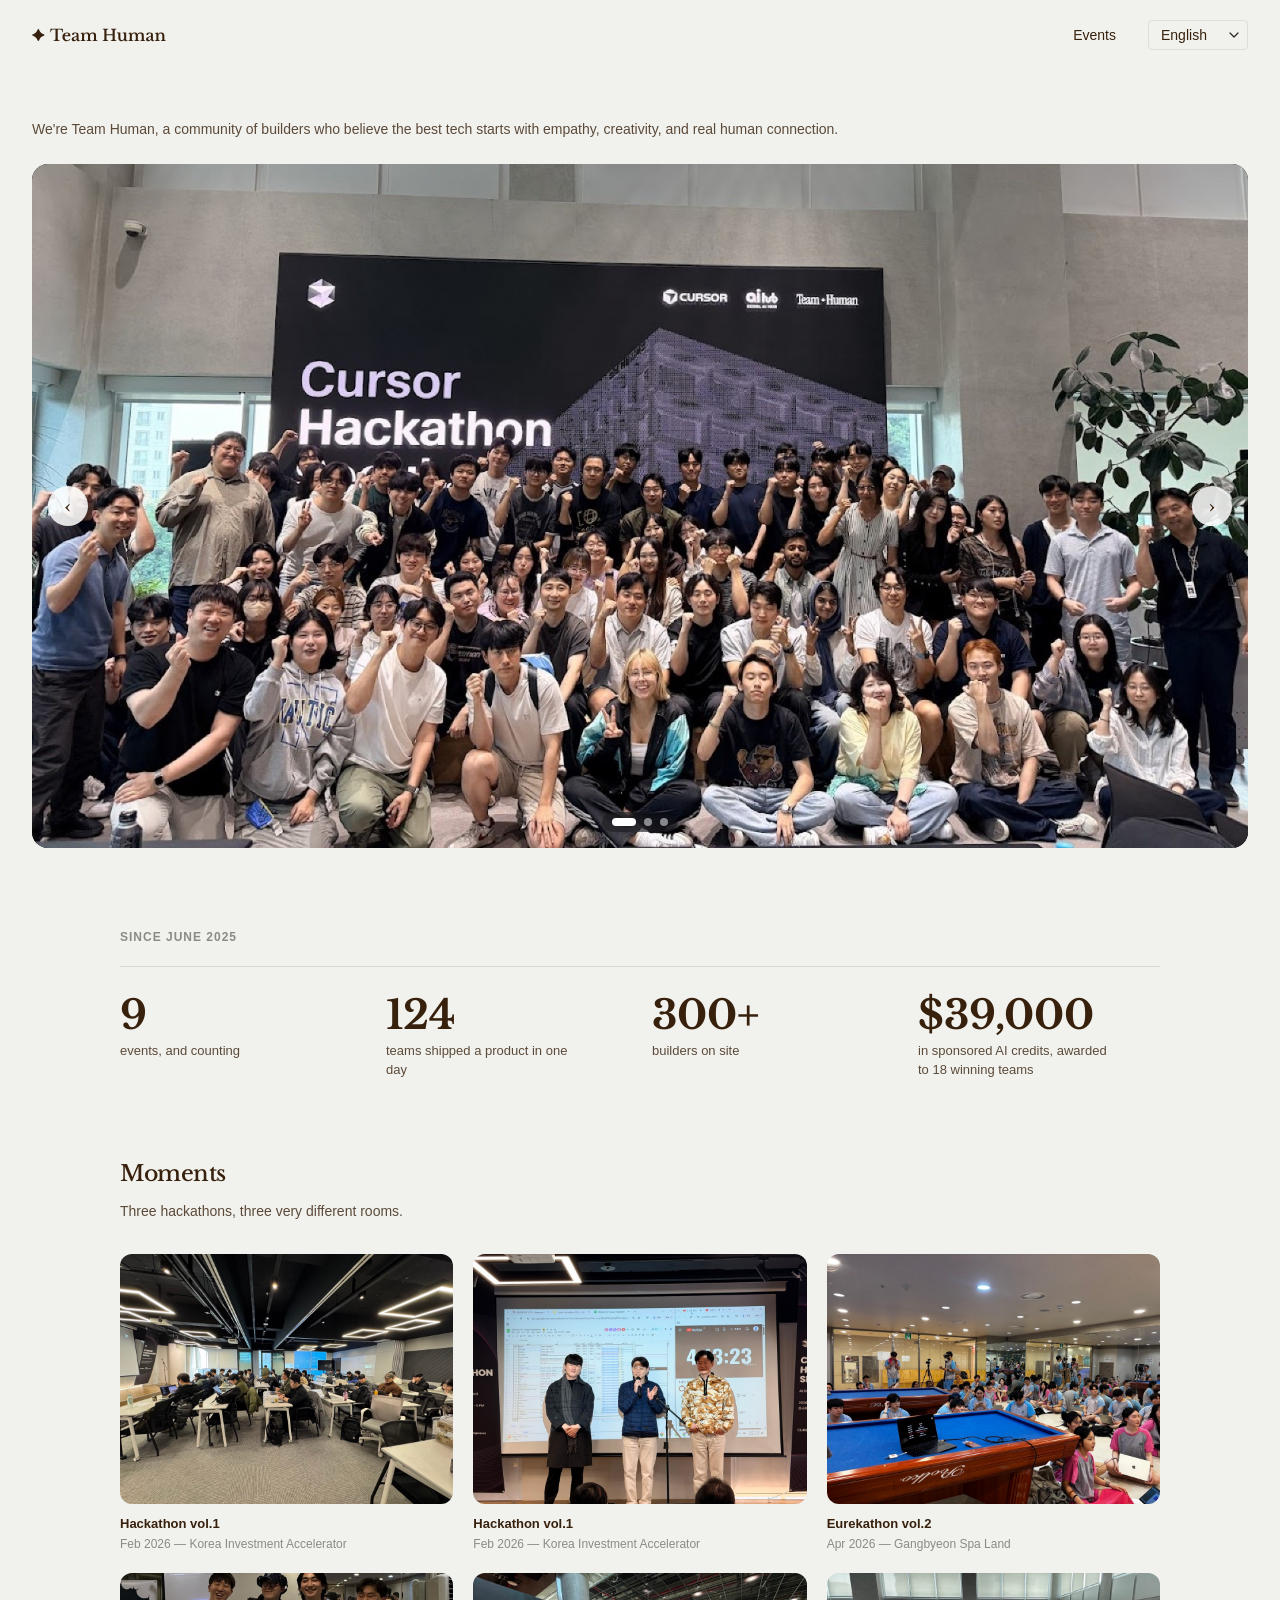
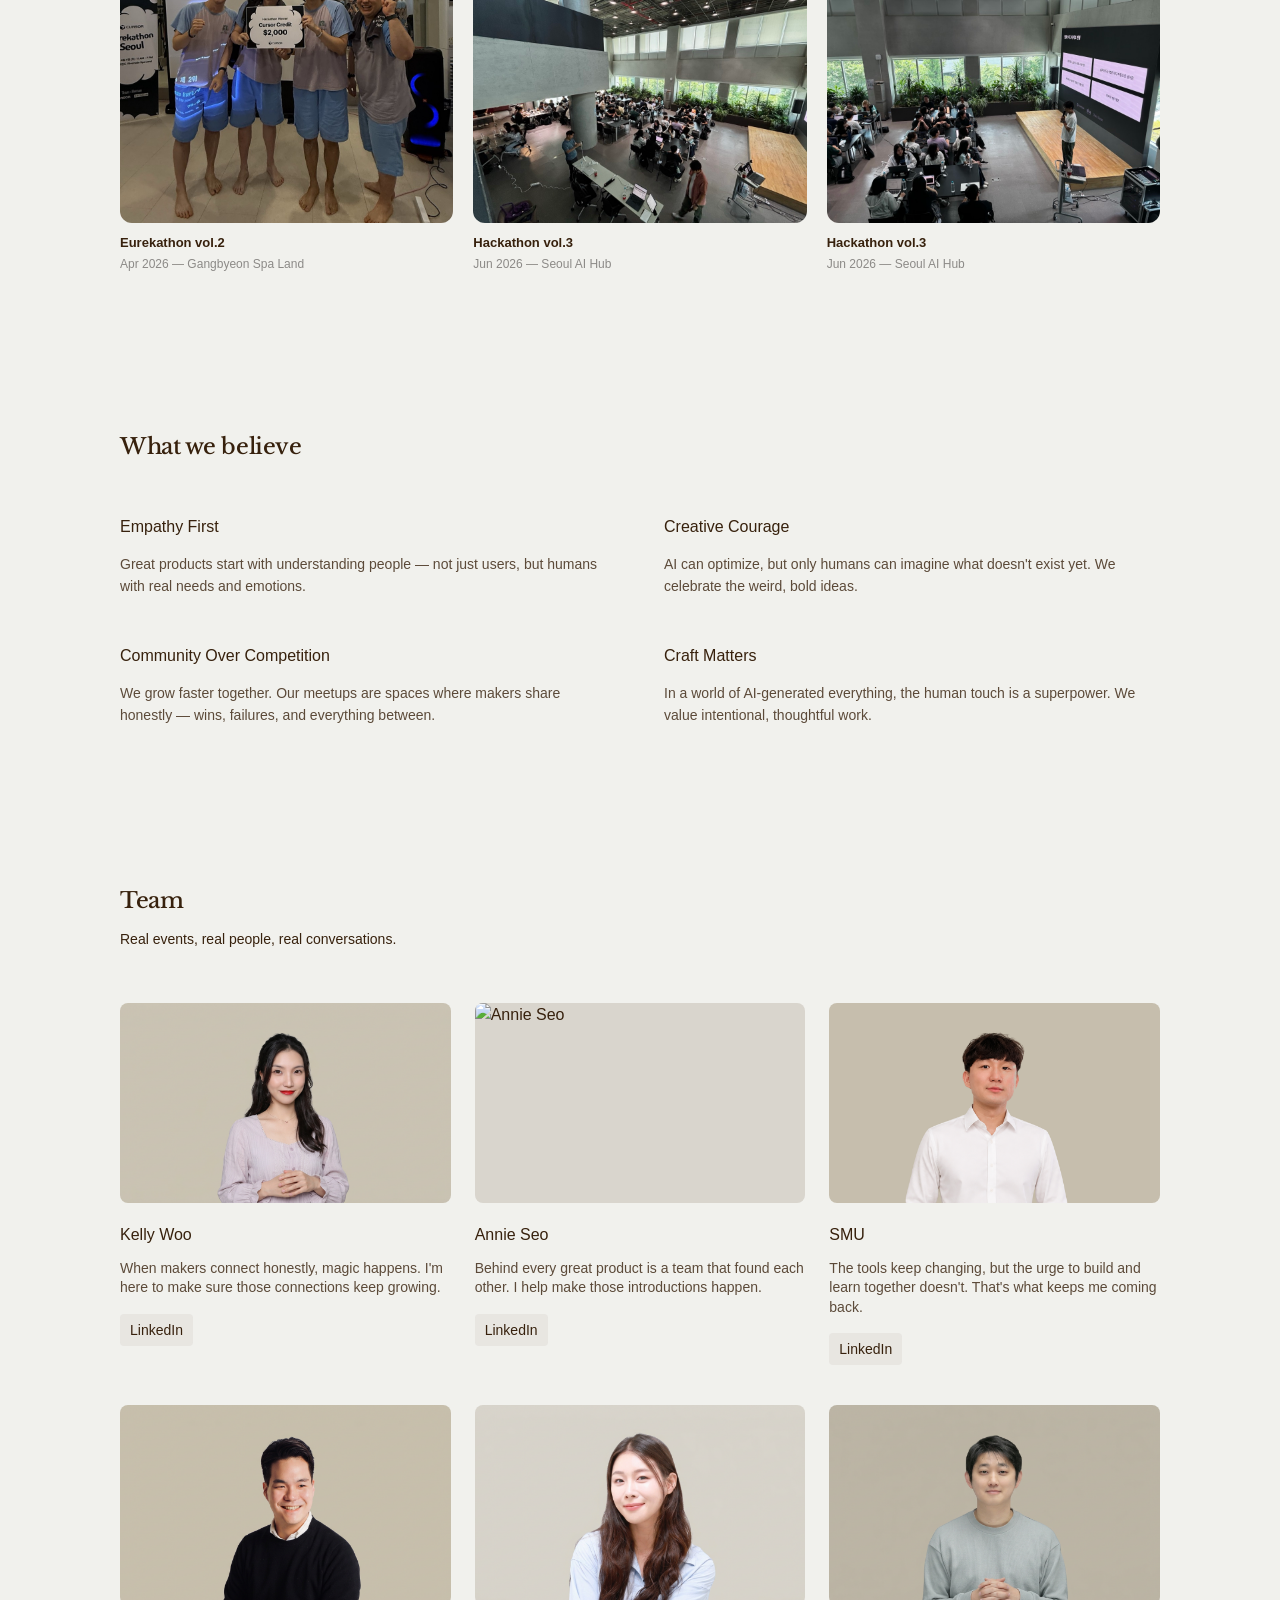
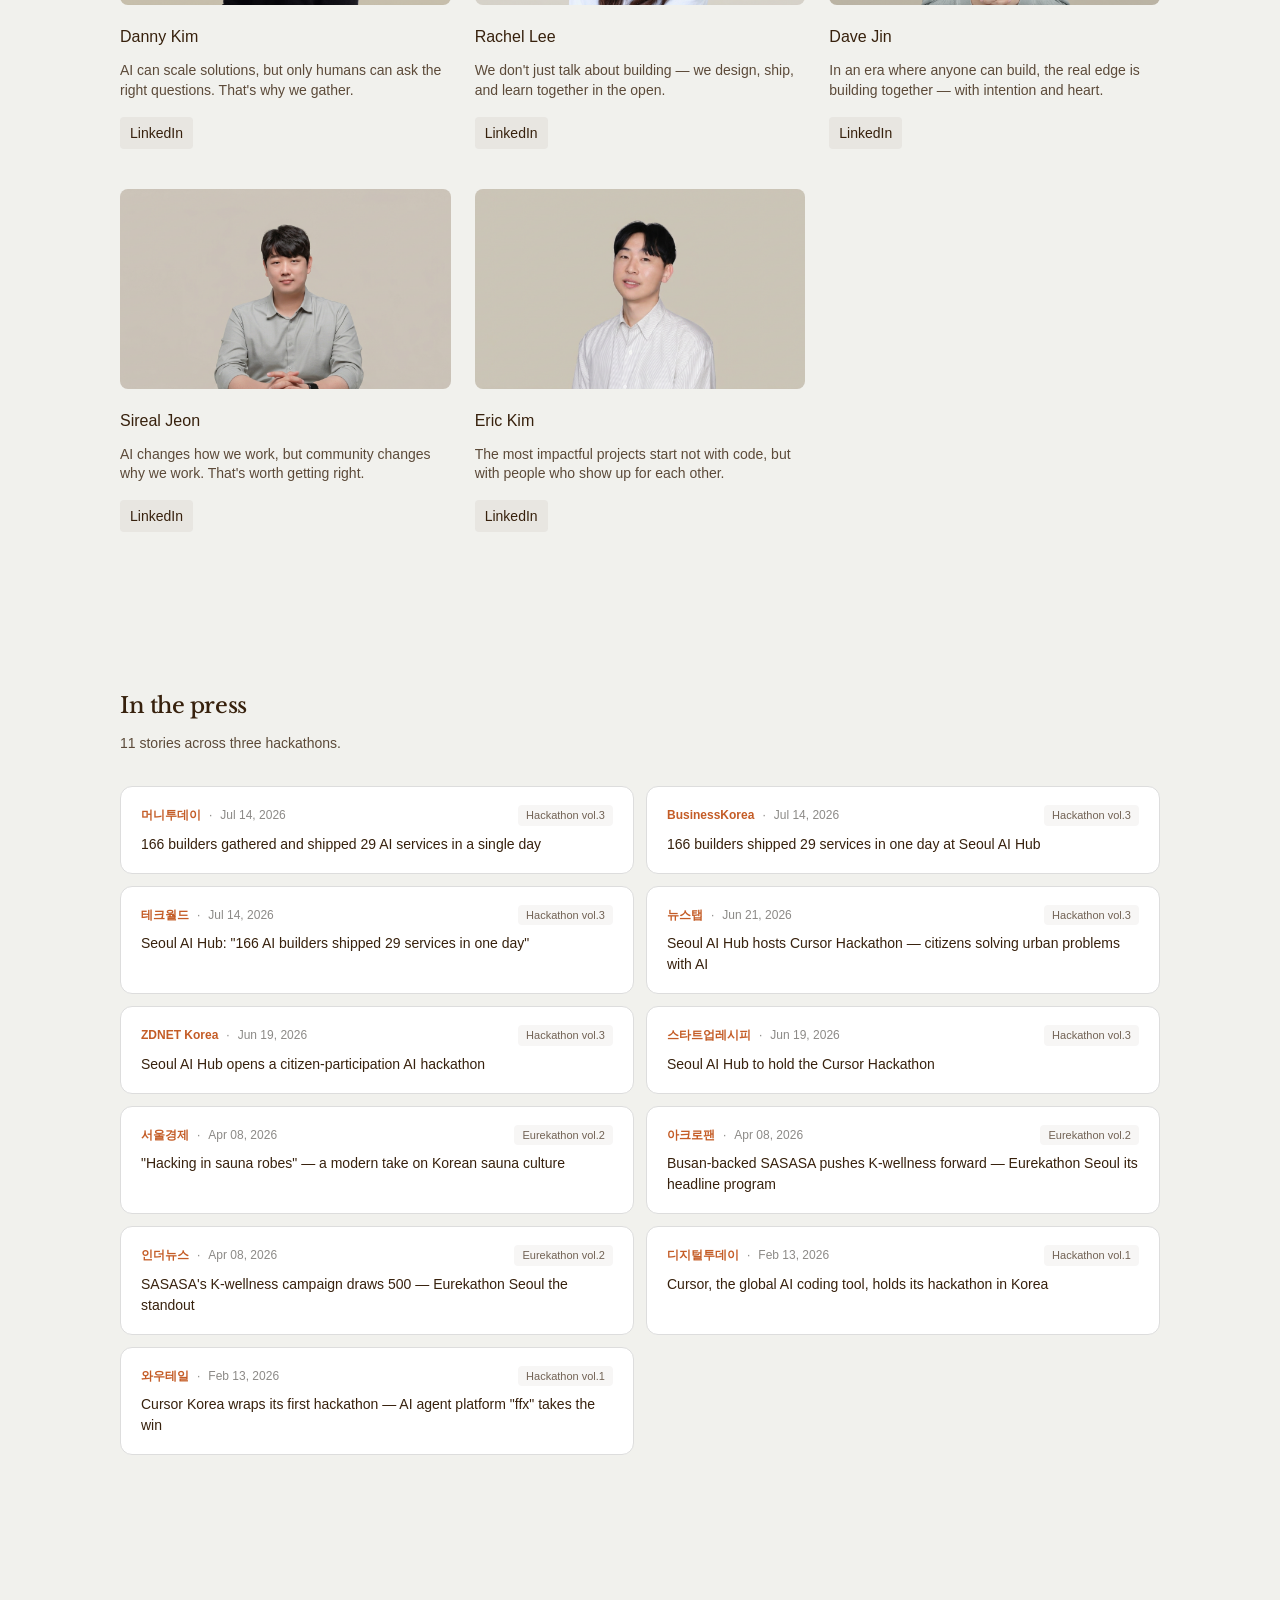
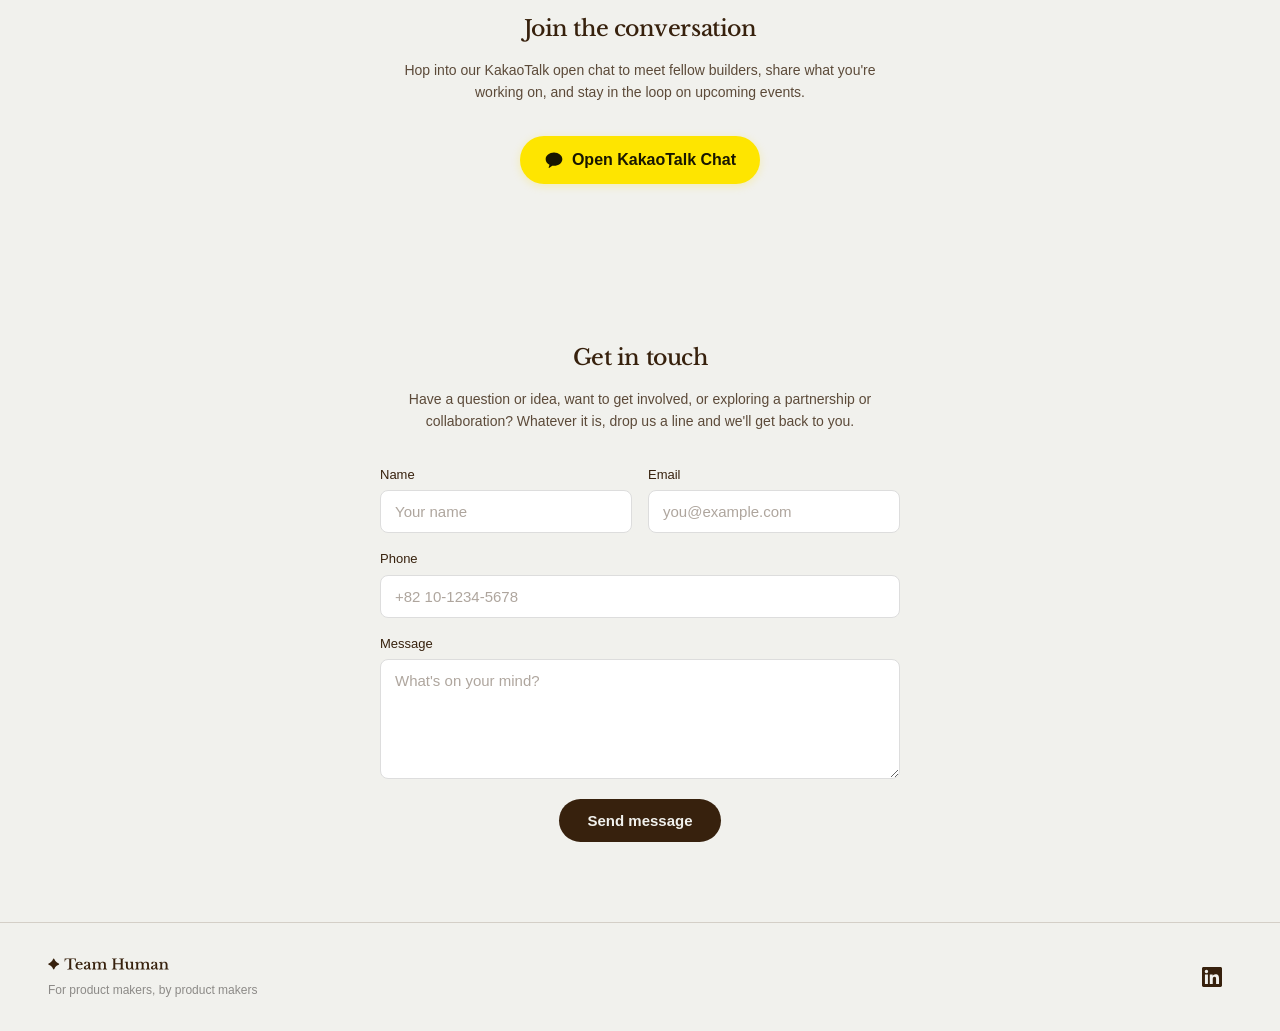
==== commit 623e1e2a: "Retire Toython into the recap, open AI for Good Toython ran on 2026-08-22, so it moves out of UPCOMI" ====
--- a/index.html
+++ b/index.html
@@ -55,20 +55,20 @@
     <span class="stats-label" data-i18n="stats.label">Since June 2025</span>
     <div class="stats-grid">
       <a class="stat" href="events.html">
-        <span class="stat-value" data-i18n="stats.events.value">8</span>
+        <span class="stat-value" data-i18n="stats.events.value">9</span>
         <span class="stat-label" data-i18n="stats.events.label">events, and counting</span>
       </a>
       <div class="stat">
-        <span class="stat-value" data-i18n="stats.teams.value">83</span>
+        <span class="stat-value" data-i18n="stats.teams.value">124</span>
         <span class="stat-label" data-i18n="stats.teams.label">teams shipped a product in one day</span>
       </div>
       <div class="stat">
-        <span class="stat-value" data-i18n="stats.builders.value">200+</span>
+        <span class="stat-value" data-i18n="stats.builders.value">300+</span>
         <span class="stat-label" data-i18n="stats.builders.label">builders on site</span>
       </div>
       <div class="stat">
-        <span class="stat-value" data-i18n="stats.credits.value">$30,000</span>
-        <span class="stat-label" data-i18n="stats.credits.label">in Cursor credits to 15 winning teams</span>
+        <span class="stat-value" data-i18n="stats.credits.value">$39,000</span>
+        <span class="stat-label" data-i18n="stats.credits.label">in sponsored AI credits, awarded to 18 winning teams</span>
       </div>
     </div>
   </section>
--- a/styles.css
+++ b/styles.css
@@ -16,7 +16,6 @@
 /* Korean fonts: Libre Baskerville (serif titles) + Pretendard (sans-serif body) */
 html[lang="ko"] .section-title,
 html[lang="ko"] .events-title,
-html[lang="ko"] .featured-event-info h2,
 html[lang="ko"] .recap-title,
 html[lang="ko"] .logo,
 html[lang="ko"] .footer-logo {
@@ -28,16 +27,12 @@
 html[lang="ko"] .footer-tagline,
 html[lang="ko"] .belief-card p,
 html[lang="ko"] .team-card p,
-html[lang="ko"] .event-location,
+html[lang="ko"] .event-row-place,
 html[lang="ko"] .belief-card h3,
 html[lang="ko"] .team-card h3,
-html[lang="ko"] .event-info h3,
 html[lang="ko"] .nav-link,
-html[lang="ko"] .event-date,
-html[lang="ko"] .featured-event-badge,
-html[lang="ko"] .featured-event-date,
-html[lang="ko"] .featured-event-location,
-html[lang="ko"] .events-section-title,
+html[lang="ko"] .event-row-date,
+html[lang="ko"] .events-rail-label,
 html[lang="ko"] .stats-label,
 html[lang="ko"] .stat-label,
 html[lang="ko"] .moments-desc,
@@ -407,176 +402,183 @@
 }
 
 /* === Events Page === */
+/* Single centred column, Luma-style. The old layout ran the full window width
+   with a half-width square poster per event, which left a large empty panel
+   beside each card and made two upcoming events fill three screens. */
 .events {
-  padding: 128px 120px 60px;
+  max-width: 800px;
+  margin: 0 auto;
+  padding: 120px 32px 72px;
 }
 
 .events-title {
   font-family: 'Libre Baskerville', serif;
-  font-size: 22px;
+  font-size: 26px;
   font-weight: 500;
-  line-height: 28px;
+  line-height: 32px;
   letter-spacing: -0.44px;
   color: #37210d;
-  margin-bottom: 16px;
+  margin-bottom: 10px;
 }
 
 .events-subtitle {
   font-family: 'Pretendard', sans-serif;
   font-size: 14px;
   font-weight: 400;
-  line-height: 16px;
+  line-height: 20px;
   color: #37210d;
-  margin-bottom: 56px;
-}
-
-/* === Featured Event === */
-.featured-event {
-  display: flex;
+  opacity: 0.6;
+  margin-bottom: 44px;
+}
+
+/* === Events timeline (dotted rail down the left) === */
+.events-timeline {
+  position: relative;
+  padding-left: 28px;
+}
+
+.events-timeline::before {
+  content: '';
+  position: absolute;
+  left: 4px;
+  top: 8px;
+  bottom: 8px;
+  border-left: 1px dashed rgba(55, 33, 13, 0.2);
+}
+
+.events-rail-head {
+  position: relative;
+  display: flex;
+  align-items: center;
+  margin: 44px 0 14px;
+}
+
+.events-rail-head:first-child {
+  margin-top: 0;
+}
+
+.events-rail-dot {
+  position: absolute;
+  left: -28px;
+  width: 9px;
+  height: 9px;
+  border-radius: 50%;
+  background-color: #C45C26;
+}
+
+.events-rail-label {
+  font-family: 'Pretendard', sans-serif;
+  font-size: 14px;
+  font-weight: 600;
+  letter-spacing: 0.4px;
+  text-transform: uppercase;
+  color: #37210d;
+}
+
+/* Year dividers inside "Past Events" sit one step quieter than the section head. */
+.events-rail-head--year {
+  margin: 28px 0 12px;
+}
+
+.events-rail-head--year .events-rail-dot {
+  width: 7px;
+  height: 7px;
+  left: -27px;
+  background-color: rgba(55, 33, 13, 0.28);
+}
+
+.events-rail-head--year .events-rail-label {
+  font-size: 12px;
+  font-weight: 600;
+  letter-spacing: 1px;
+  color: #37210d;
+  opacity: 0.45;
+}
+
+/* === Event row === */
+.event-row {
+  display: flex;
+  align-items: center;
+  gap: 16px;
   background: #FFFFFF;
-  border-radius: 12px;
+  border: 1px solid #DDDDDD;
+  border-radius: 20px;
+  padding: 12px 12px 12px 20px;
+  margin-bottom: 10px;
+  transition: border-color 0.2s, box-shadow 0.2s, transform 0.2s;
+}
+
+.event-row:hover {
+  border-color: #C45C26;
+  box-shadow: 0 4px 18px rgba(55, 33, 13, 0.08);
+  transform: translateY(-1px);
+}
+
+.event-row-body {
+  flex: 1;
+  min-width: 0;
+  display: flex;
+  flex-direction: column;
+  gap: 6px;
+}
+
+.event-row-date {
+  font-family: 'Pretendard', sans-serif;
+  font-size: 13px;
+  font-weight: 500;
+  line-height: 1.3;
+  color: #37210d;
+  opacity: 0.45;
+}
+
+/* Latin runs get the brand serif; Hangul has no Libre Baskerville glyphs and
+   falls through to Pretendard rather than an unpredictable system serif — the
+   same stack guide.html uses. Do not add this to the html[lang="ko"] serif
+   override list, or the Pretendard fallback is lost. */
+.event-row-title {
+  font-family: 'Libre Baskerville', 'Pretendard', serif;
+  font-size: 19px;
+  font-weight: 500;
+  line-height: 1.35;
+  color: #37210d;
+}
+
+.event-row-place {
+  font-family: 'Pretendard', sans-serif;
+  font-size: 13px;
+  font-weight: 400;
+  line-height: 1.45;
+  color: #37210d;
+  opacity: 0.55;
+}
+
+.event-row-cover {
+  flex: none;
+  width: 120px;
+  height: 120px;
+  border-radius: 14px;
   overflow: hidden;
-  margin-bottom: 48px;
-  transition: box-shadow 0.2s, transform 0.2s;
-}
-
-.featured-event:hover {
-  box-shadow: 0 6px 28px rgba(0, 0, 0, 0.1);
-  transform: translateY(-2px);
-}
-
-.featured-event-image {
-  flex: 1;
-  min-height: 280px;
-  overflow: hidden;
-}
-
-.featured-event-image img {
+  background-color: #F1F1ED;
+}
+
+.event-row-cover img {
   width: 100%;
   height: 100%;
   object-fit: cover;
 }
 
-.featured-event-info {
-  flex: 1;
-  padding: 32px;
-  display: flex;
-  flex-direction: column;
-  justify-content: center;
-  gap: 10px;
-}
-
-.featured-event-badge {
-  display: inline-block;
-  width: fit-content;
-  padding: 4px 12px;
-  background-color: #C45C26;
-  color: #FFFFFF;
-  font-size: 11px;
-  font-weight: 600;
-  text-transform: uppercase;
-  letter-spacing: 0.5px;
-  border-radius: 4px;
-}
-
-.featured-event-info h2 {
-  font-family: 'Libre Baskerville', serif;
-  font-size: 24px;
-  font-weight: 700;
-  color: #37210D;
-}
-
-.featured-event-date {
-  font-size: 14px;
+/* Four of the older posters are 16:9 Luma banners (928x522) rather than the
+   1:1 the newer ones use. Centre-cropping those to the square tile cut 44% of
+   the width and sliced the event name in half, so they letterbox instead. */
+.event-row-cover--wide img {
+  object-fit: contain;
+}
+
+/* The two open-registration events carry the accent; past ones stay quiet. */
+.event-row--upcoming .event-row-date {
   color: #C45C26;
   font-weight: 600;
-}
-
-.featured-event-location {
-  font-size: 13px;
-  color: #8C8A87;
-  line-height: 1.4;
-}
-
-.events-section-title {
-  font-family: 'Pretendard', sans-serif;
-  font-size: 14px;
-  font-weight: 600;
-  color: #8C8A87;
-  text-transform: uppercase;
-  letter-spacing: 1px;
-  margin-bottom: 20px;
-}
-
-.events-grid {
-  display: grid;
-  grid-template-columns: repeat(3, 1fr);
-  gap: 24px;
-}
-
-.event-card {
-  background: #FFFFFF;
-  border: 1px solid #DDDDDD;
-  border-radius: 16px;
-  padding: 8px;
-  display: flex;
-  flex-direction: column;
-  gap: 8px;
-  transition: box-shadow 0.2s, transform 0.2s;
-}
-
-.event-card:hover {
-  box-shadow: 0 4px 20px rgba(0, 0, 0, 0.08);
-  transform: translateY(-2px);
-}
-
-.event-image {
-  width: 100%;
-  background-color: #F1F1ED;
-  aspect-ratio: 432 / 243;
-  border-radius: 8px;
-  overflow: hidden;
-}
-
-.event-image img {
-  width: 100%;
-  height: 100%;
-  object-fit: cover;
-  border-radius: 8px;
-}
-
-.event-info {
-  padding: 8px;
-  display: flex;
-  flex-direction: column;
-  gap: 10px;
-  color: #37210d;
-}
-
-.event-info h3 {
-  font-family: 'Pretendard', sans-serif;
-  font-size: 16px;
-  font-weight: 600;
-  line-height: 18px;
-  color: #37210d;
-}
-
-.event-date {
-  font-family: 'Pretendard', sans-serif;
-  font-size: 12px;
-  font-weight: 500;
-  line-height: 1.4;
-  color: #37210d;
-}
-
-.event-location {
-  font-family: 'Pretendard', sans-serif;
-  font-size: 12px;
-  font-weight: 500;
-  line-height: 1.4;
-  color: #37210d;
-  opacity: 0.6;
-  margin-top: -4px;
+  opacity: 1;
 }
 
 /* === Community CTA === */
@@ -1492,7 +1494,7 @@
   }
 
   .events {
-    padding: 120px 48px 40px;
+    padding: 112px 32px 56px;
   }
 }
 
@@ -1545,28 +1547,46 @@
   }
 
   .events {
-    padding: 120px 24px 32px;
-  }
-
-  .featured-event {
-    flex-direction: column;
-  }
-
-  .featured-event-image {
-    min-height: 200px;
-  }
-
-  .featured-event-info {
-    padding: 20px;
-  }
-
-  .featured-event-info h2 {
-    font-size: 20px;
-  }
-
-  .events-grid {
-    grid-template-columns: 1fr;
-    gap: 16px;
+    padding: 104px 20px 40px;
+  }
+
+  /* The row stays a row on mobile — stacking it is what made the old
+     layout scroll for screens. Only the cover and the padding shrink. */
+  .events-timeline {
+    padding-left: 20px;
+  }
+
+  .events-rail-dot {
+    left: -20px;
+  }
+
+  .events-rail-head--year .events-rail-dot {
+    left: -19px;
+  }
+
+  .recap::before {
+    left: -21px;
+  }
+
+  .event-row {
+    gap: 12px;
+    padding: 10px 10px 10px 14px;
+    border-radius: 16px;
+  }
+
+  .event-row-cover {
+    width: 84px;
+    height: 84px;
+    border-radius: 10px;
+  }
+
+  .event-row-title {
+    font-size: 16px;
+  }
+
+  .event-row-date,
+  .event-row-place {
+    font-size: 12px;
   }
 
   .footer {
@@ -1774,16 +1794,17 @@
   color: #37210D;
 }
 
-/* === Save the date card (events.html) === */
-.featured-event--savedate {
-  border: 1px solid #DDDDDD;
-}
-
-.featured-event--savedate .featured-event-info {
-  flex: 1 1 100%;
-  padding: 36px 32px;
-  gap: 12px;
+/* === Save the date row (events.html) === */
+/* Currently unused — no event is in the pre-registration stage. Kept because
+   the variant comes back every cycle: a real date, no poster and no Luma page
+   yet, so the row runs cover-less and full width with a KakaoTalk CTA. */
+.event-row--savedate {
   align-items: flex-start;
+  padding: 20px;
+}
+
+.event-row--savedate .event-row-body {
+  gap: 10px;
 }
 
 .savedate-desc {
@@ -1816,12 +1837,25 @@
 }
 
 /* === Recap (events.html) === */
+/* Sits inside .events-timeline, so it carries its own rail dot. */
 .recap {
+  position: relative;
   background: #FFFFFF;
   border: 1px solid #DDDDDD;
-  border-radius: 16px;
-  padding: 40px;
-  margin-bottom: 56px;
+  border-radius: 20px;
+  padding: 32px;
+  margin-top: 44px;
+}
+
+.recap::before {
+  content: '';
+  position: absolute;
+  left: -29px;
+  top: 34px;
+  width: 9px;
+  height: 9px;
+  border-radius: 50%;
+  background-color: rgba(55, 33, 13, 0.28);
 }
 
 .recap-head {
@@ -1925,7 +1959,7 @@
 
 .recap-winners {
   display: grid;
-  grid-template-columns: repeat(3, 1fr);
+  grid-template-columns: repeat(2, 1fr);
   gap: 12px;
   margin-bottom: 36px;
 }
@@ -1943,6 +1977,11 @@
   background: rgba(196, 92, 38, 0.07);
 }
 
+/* The podium winner takes the full width of the two-column grid. */
+.recap-winner--first {
+  grid-column: 1 / -1;
+}
+
 .recap-winner-award {
   font-family: 'Pretendard', sans-serif;
   font-size: 11px;
@@ -2078,7 +2117,7 @@
     grid-template-columns: repeat(2, 1fr);
   }
 
-  .featured-event--savedate .featured-event-info {
-    padding: 24px 20px;
-  }
-}
+  .event-row--savedate {
+    padding: 16px;
+  }
+}
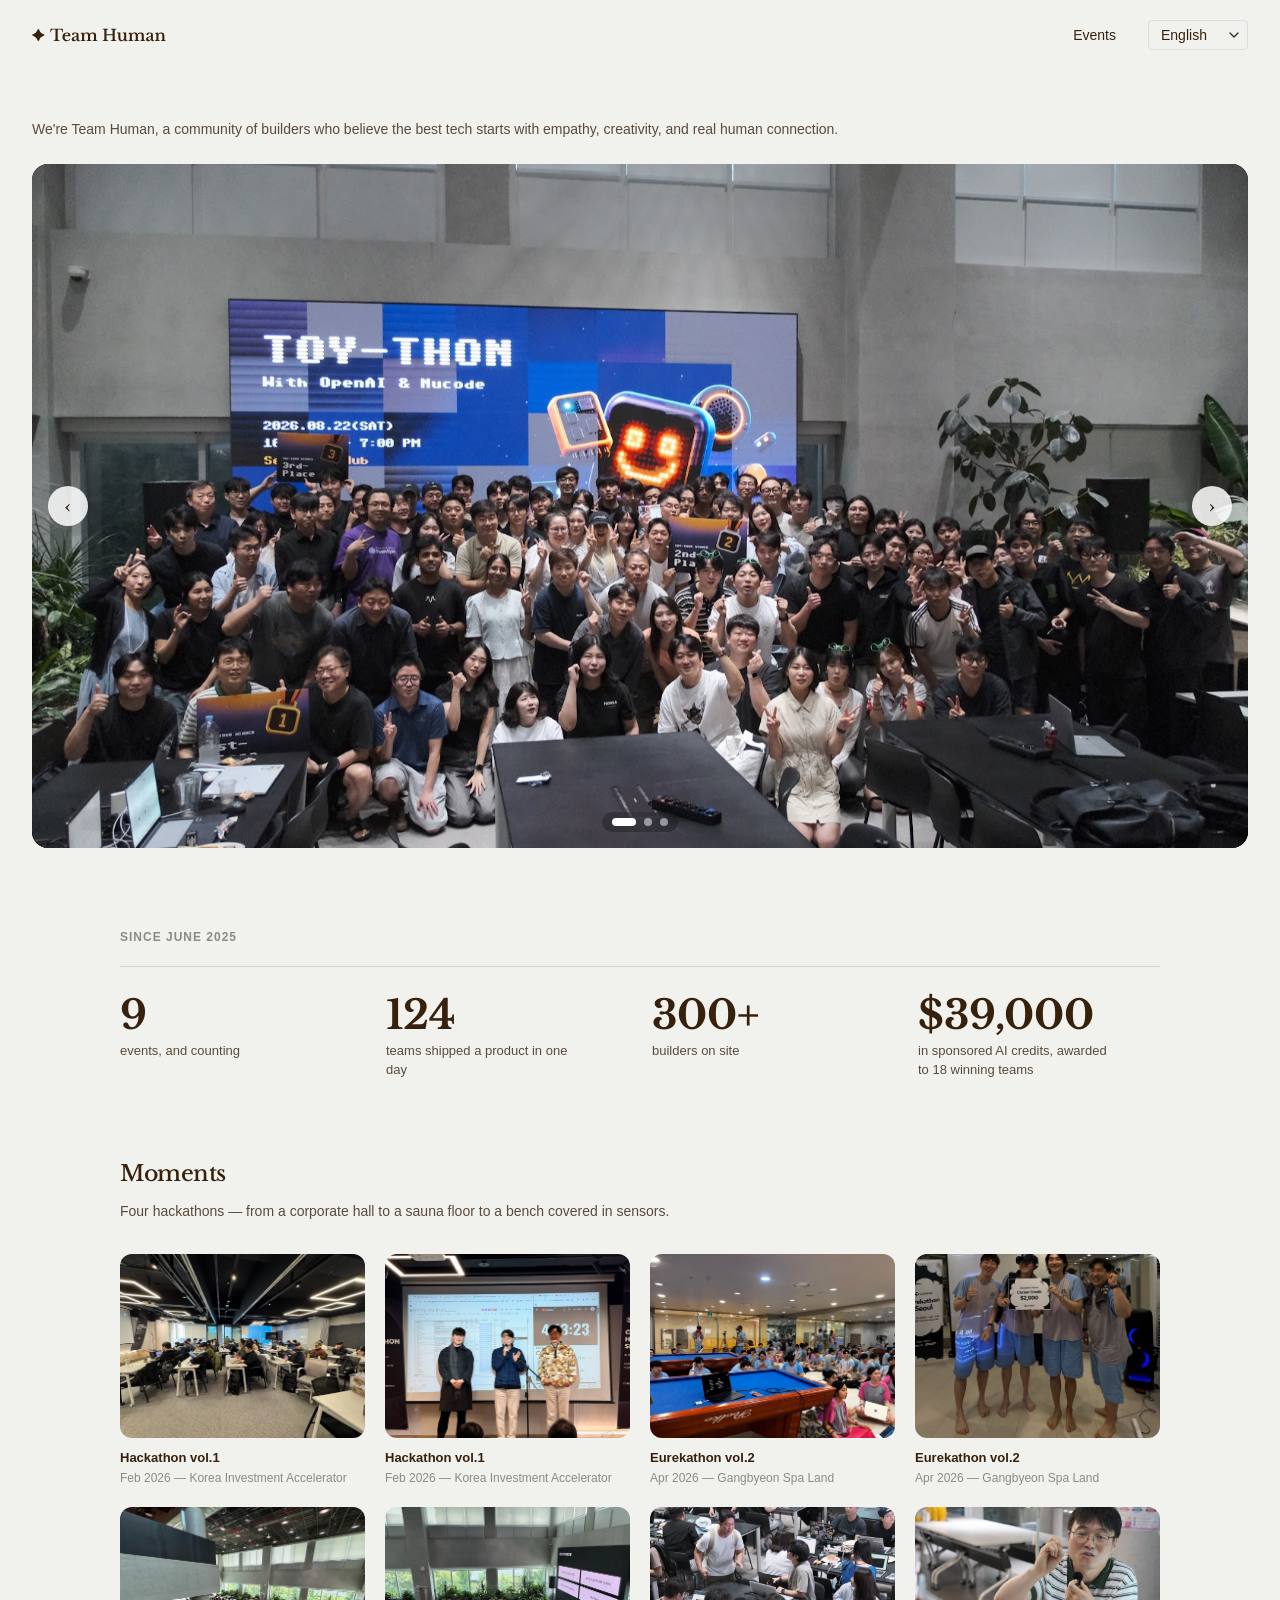
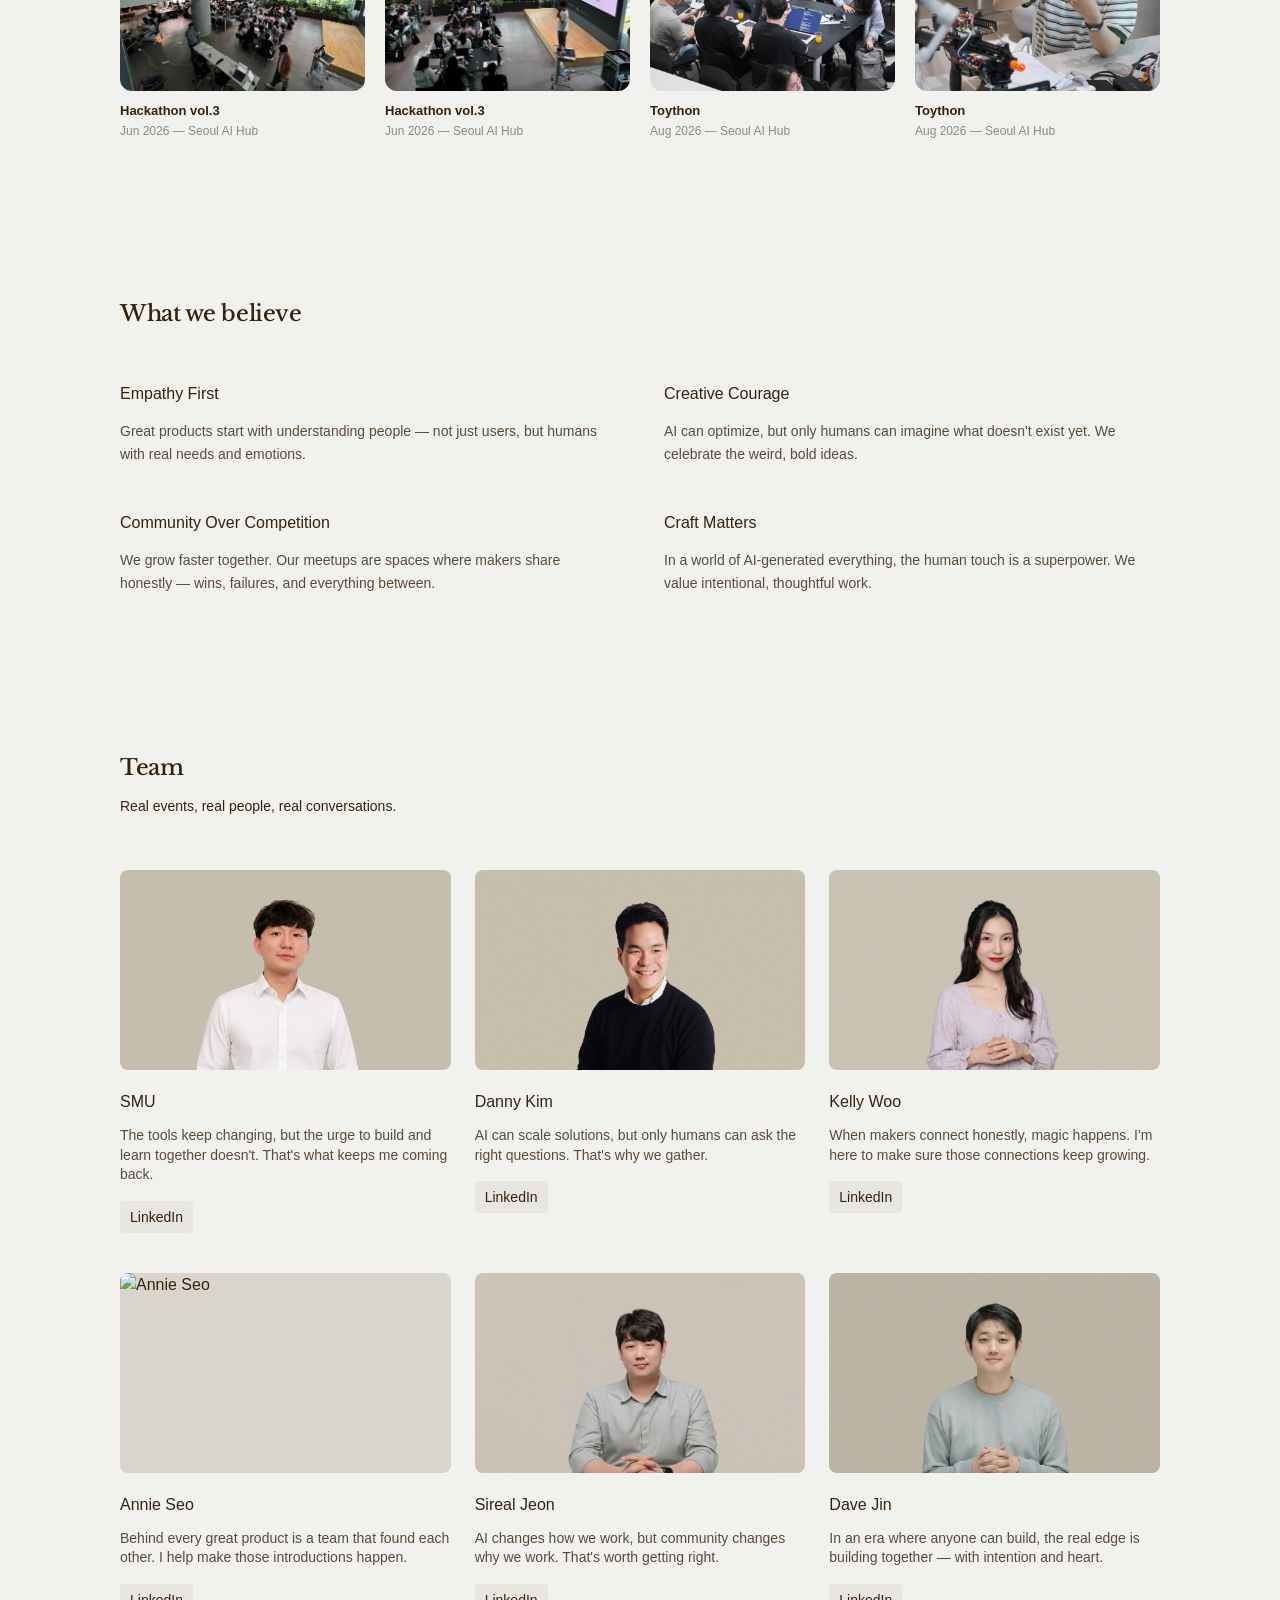
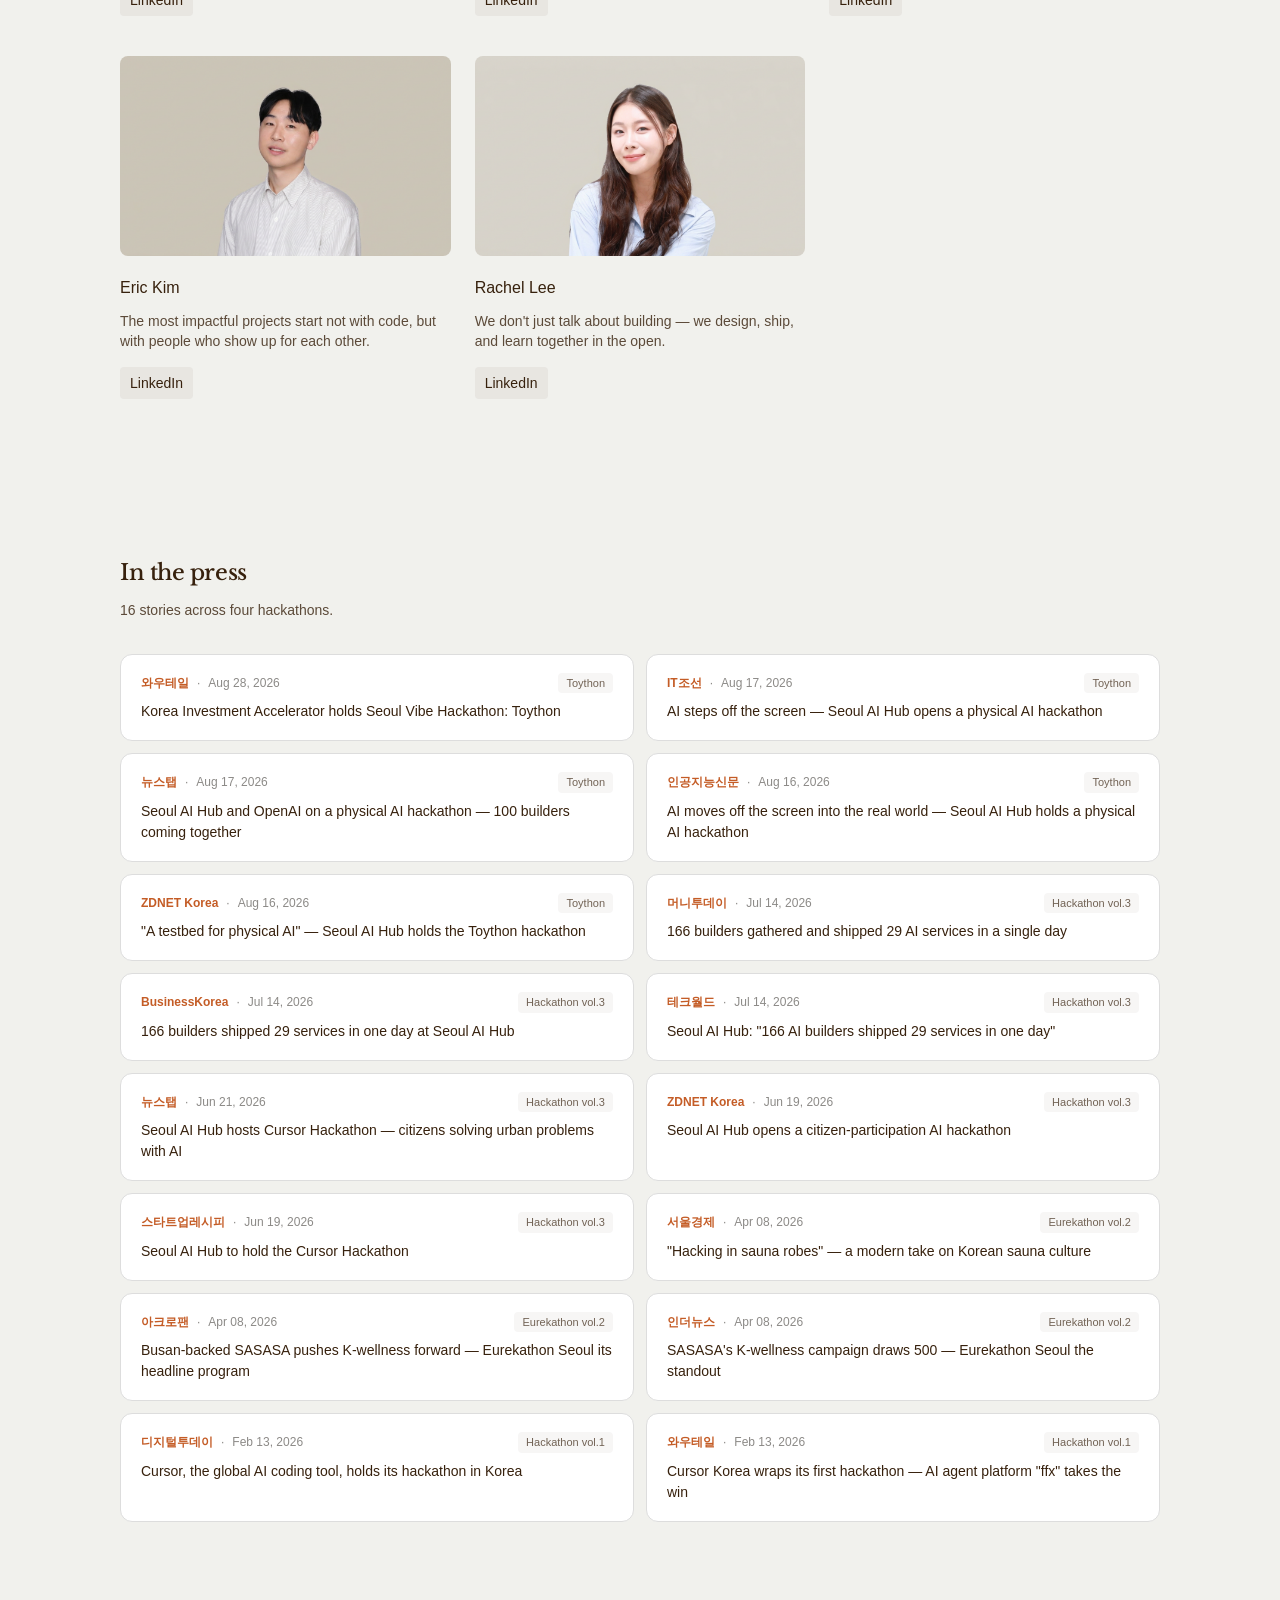
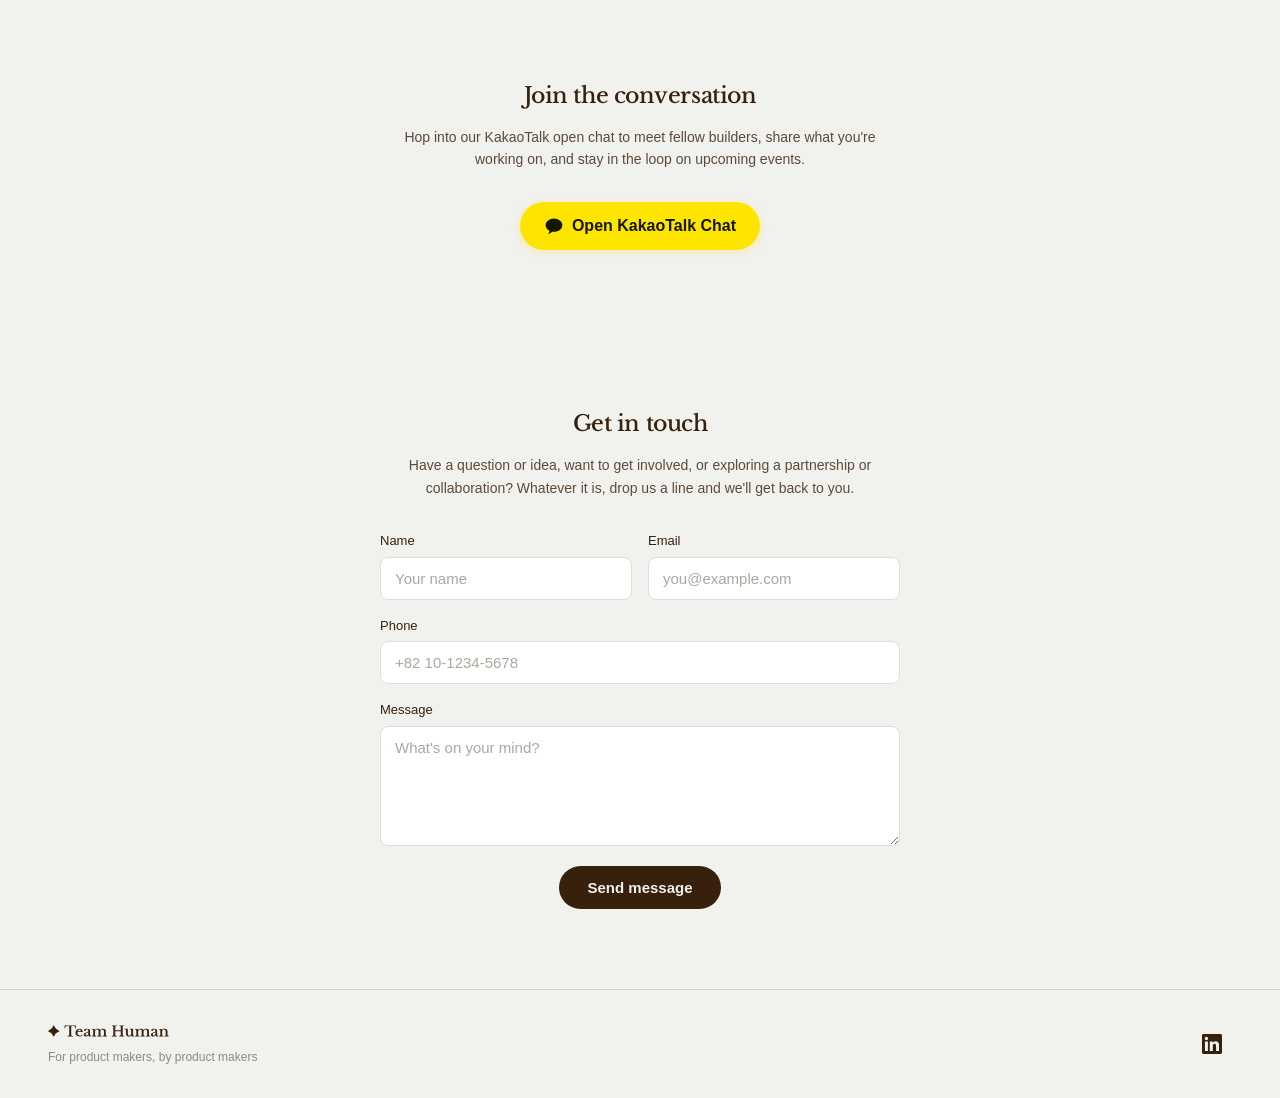
==== commit 4898045f: "Carry Toython onto the homepage too The events page moved Toython into the recap, but the homepage s" ====
--- a/index.html
+++ b/index.html
@@ -24,8 +24,8 @@
     </p>
     <div class="hero-slider" aria-roledescription="carousel" aria-label="Team Human moments">
       <div class="hero-slider-track">
-        <div class="hero-slide" role="group" aria-roledescription="slide" aria-label="1 of 3: Cursor Hackathon Seoul vol.3 group photo">
-          <img src="images/hero-vol3-group.jpg" alt="Everyone at Cursor Hackathon Seoul vol.3, in front of the LED wall at Seoul AI Hub">
+        <div class="hero-slide" role="group" aria-roledescription="slide" aria-label="1 of 3: Toython group photo">
+          <img src="images/hero-toython-group.jpg" alt="Everyone at Toython, in front of the LED wall at Seoul AI Hub">
         </div>
         <div class="hero-slide" role="group" aria-roledescription="slide" aria-label="2 of 3: Group photo">
           <img src="images/hackathon-hero.png" alt="Team Human group photo at Cursor Hackathon Seoul" loading="lazy">
@@ -75,7 +75,7 @@
 
   <section class="moments">
     <h2 class="section-title" data-i18n="moments.title">Moments</h2>
-    <p class="moments-desc" data-i18n="moments.desc">Three hackathons, three very different rooms.</p>
+    <p class="moments-desc" data-i18n="moments.desc">Four hackathons — from a corporate hall to a sauna floor to a bench covered in sensors.</p>
     <div class="moments-grid">
       <figure class="moment">
         <img src="images/Moments/vol1-floor.jpg" data-i18n-alt="moments.vol1floor.alt" alt="Participants at laptops filling the hall at Korea Investment Accelerator" loading="lazy">
@@ -100,6 +100,14 @@
       <figure class="moment">
         <img src="images/Moments/vol3-stage.jpg" data-i18n-alt="moments.vol3stage.alt" alt="Briefing from the stage at Seoul AI Hub, Cursor and Team Human logos on the LED wall" loading="lazy">
         <figcaption><span class="moment-event">Hackathon vol.3</span><span class="moment-where" data-i18n="moments.vol3.where">Jun 2026 — Seoul AI Hub</span></figcaption>
+      </figure>
+      <figure class="moment">
+        <img src="images/Moments/toython-floor.jpg" data-i18n-alt="moments.toythonfloor.alt" alt="The Toython build floor, tables covered in boards and parts, seen from the balcony above" loading="lazy">
+        <figcaption><span class="moment-event">Toython</span><span class="moment-where" data-i18n="moments.toython.where">Aug 2026 — Seoul AI Hub</span></figcaption>
+      </figure>
+      <figure class="moment">
+        <img src="images/Moments/toython-blaster.jpg" data-i18n-alt="moments.toythonblaster.alt" alt="A builder filming the blaster he assembled from a dev board, servos and printed parts" loading="lazy">
+        <figcaption><span class="moment-event">Toython</span><span class="moment-where" data-i18n="moments.toython.where">Aug 2026 — Seoul AI Hub</span></figcaption>
       </figure>
     </div>
   </section>
@@ -201,6 +209,46 @@
     <h2 class="section-title" data-i18n="press.title">In the press</h2>
     <p class="press-desc" data-i18n="press.desc">What the media wrote about our events.</p>
     <div class="press-list">
+      <a href="https://wowtale.net/2026/08/28/263596/" target="_blank" rel="noopener" class="press-item">
+        <div class="press-item-meta">
+          <span class="press-outlet">와우테일</span>
+          <span class="press-date">Aug 28, 2026</span>
+          <span class="press-event">Toython</span>
+        </div>
+        <p class="press-headline" data-i18n="press.wowtale2.title">Korea Investment Accelerator holds Seoul Vibe Hackathon: Toython</p>
+      </a>
+      <a href="https://it.chosun.com/news/articleView.html?idxno=2023092168288" target="_blank" rel="noopener" class="press-item">
+        <div class="press-item-meta">
+          <span class="press-outlet">IT조선</span>
+          <span class="press-date">Aug 17, 2026</span>
+          <span class="press-event">Toython</span>
+        </div>
+        <p class="press-headline" data-i18n="press.itchosun.title">AI steps off the screen — Seoul AI Hub opens a physical AI hackathon</p>
+      </a>
+      <a href="https://www.newstap.co.kr/news/articleView.html?idxno=332442" target="_blank" rel="noopener" class="press-item">
+        <div class="press-item-meta">
+          <span class="press-outlet">뉴스탭</span>
+          <span class="press-date">Aug 17, 2026</span>
+          <span class="press-event">Toython</span>
+        </div>
+        <p class="press-headline" data-i18n="press.newstap2.title">Seoul AI Hub and OpenAI on a physical AI hackathon — 100 builders coming together</p>
+      </a>
+      <a href="https://www.aitimes.kr/news/articleView.html?idxno=41468" target="_blank" rel="noopener" class="press-item">
+        <div class="press-item-meta">
+          <span class="press-outlet">인공지능신문</span>
+          <span class="press-date">Aug 16, 2026</span>
+          <span class="press-event">Toython</span>
+        </div>
+        <p class="press-headline" data-i18n="press.aitimeskr.title">AI moves off the screen into the real world — Seoul AI Hub holds a physical AI hackathon</p>
+      </a>
+      <a href="https://zdnet.co.kr/view/?no=20260816105251" target="_blank" rel="noopener" class="press-item">
+        <div class="press-item-meta">
+          <span class="press-outlet">ZDNET Korea</span>
+          <span class="press-date">Aug 16, 2026</span>
+          <span class="press-event">Toython</span>
+        </div>
+        <p class="press-headline" data-i18n="press.zdnet2.title">"A testbed for physical AI" — Seoul AI Hub holds the Toython hackathon</p>
+      </a>
       <a href="https://www.mt.co.kr/future/2026/07/14/2026071411070261121" target="_blank" rel="noopener" class="press-item">
         <div class="press-item-meta">
           <span class="press-outlet">머니투데이</span>
--- a/styles.css
+++ b/styles.css
@@ -1670,7 +1670,7 @@
 
 .moments-grid {
   display: grid;
-  grid-template-columns: repeat(3, 1fr);
+  grid-template-columns: repeat(4, 1fr);
   gap: 20px;
 }
 
@@ -2052,6 +2052,10 @@
     padding: 60px 48px;
   }
 
+  .moments-grid {
+    grid-template-columns: repeat(2, 1fr);
+  }
+
   .press {
     padding: 60px 48px;
   }
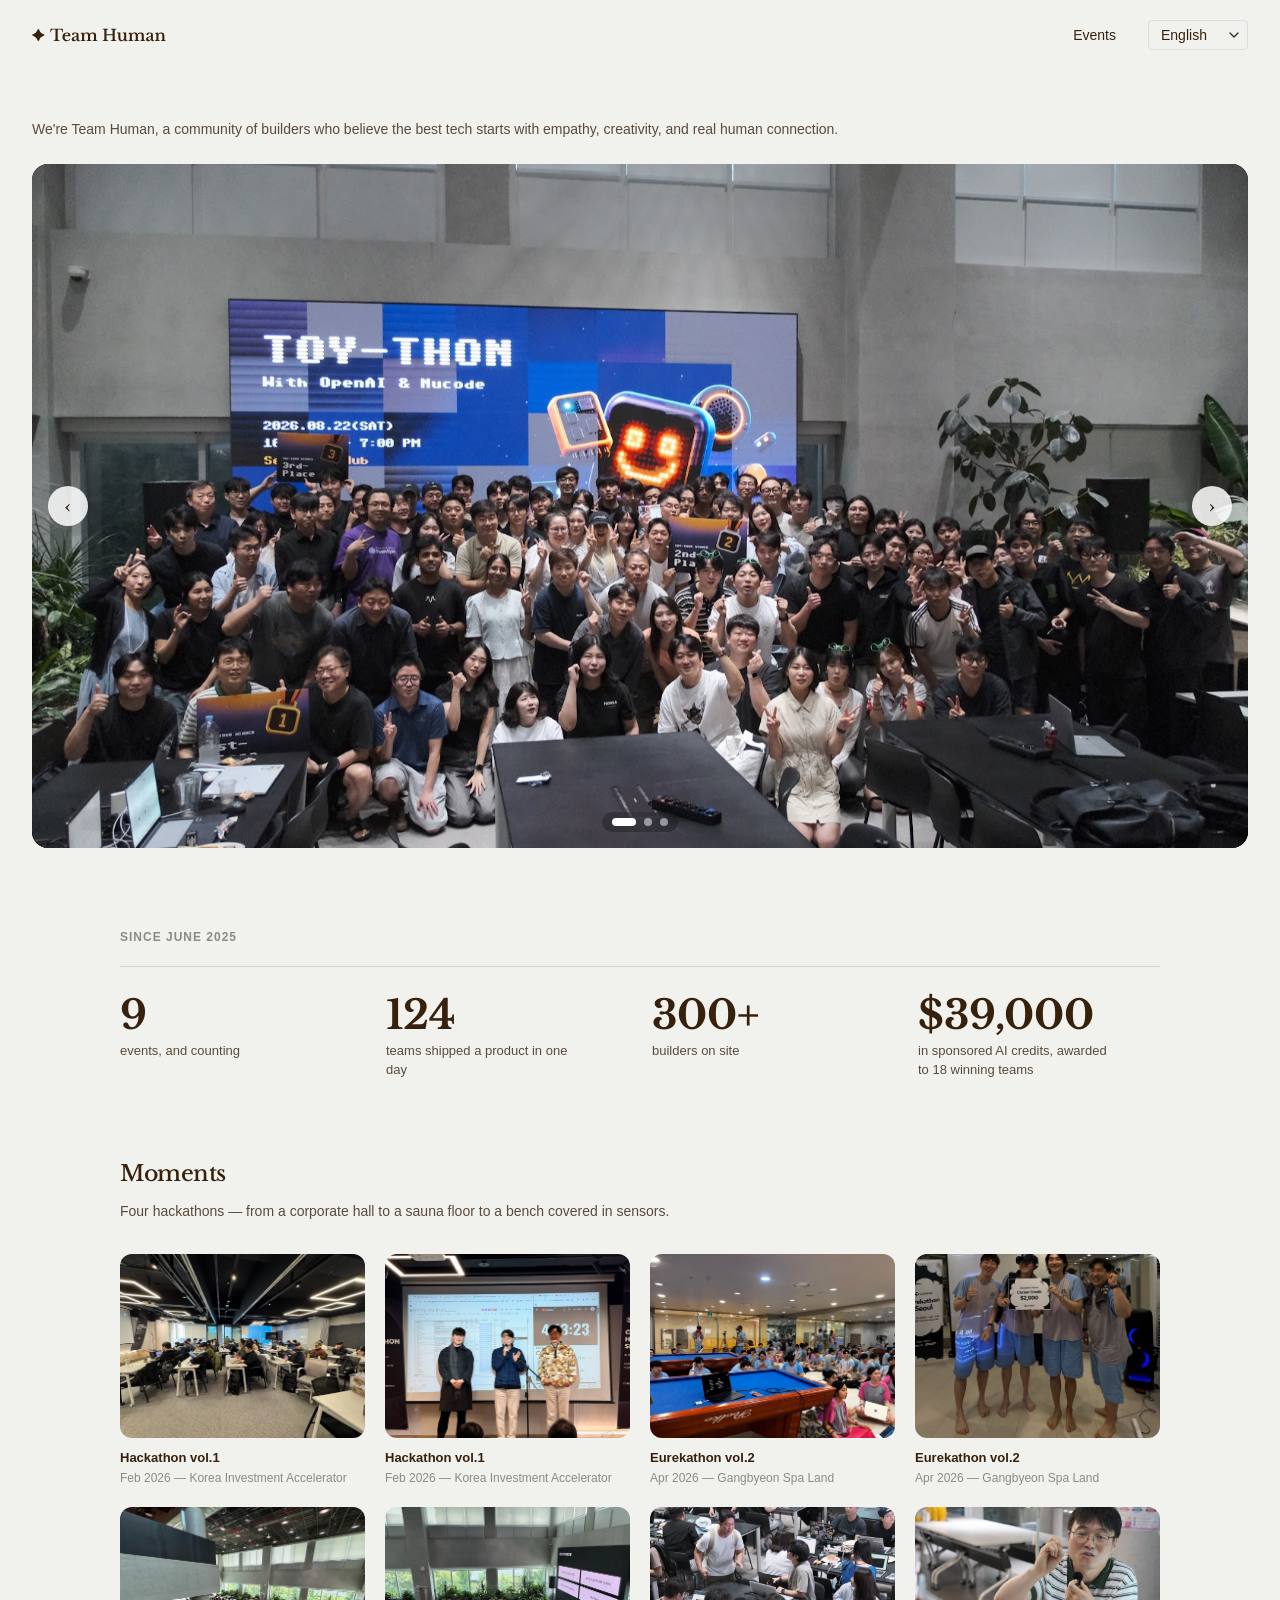
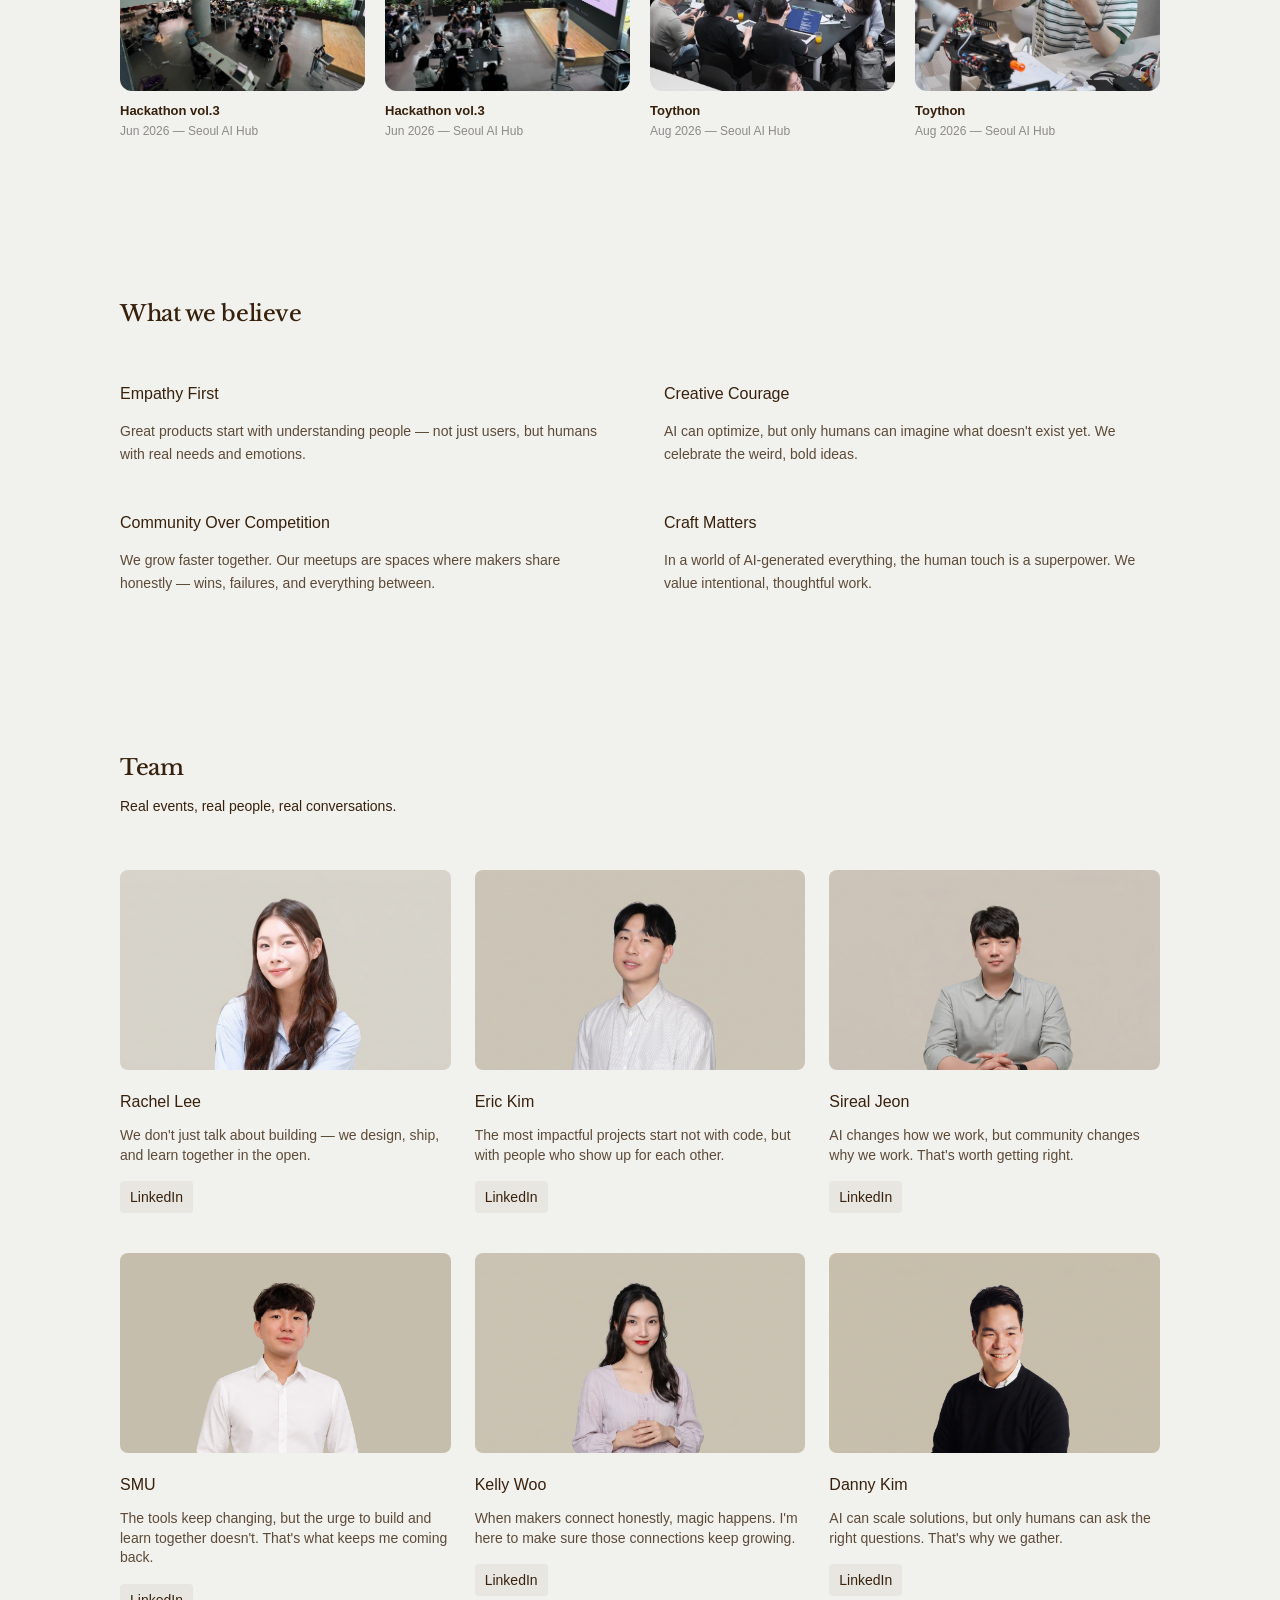
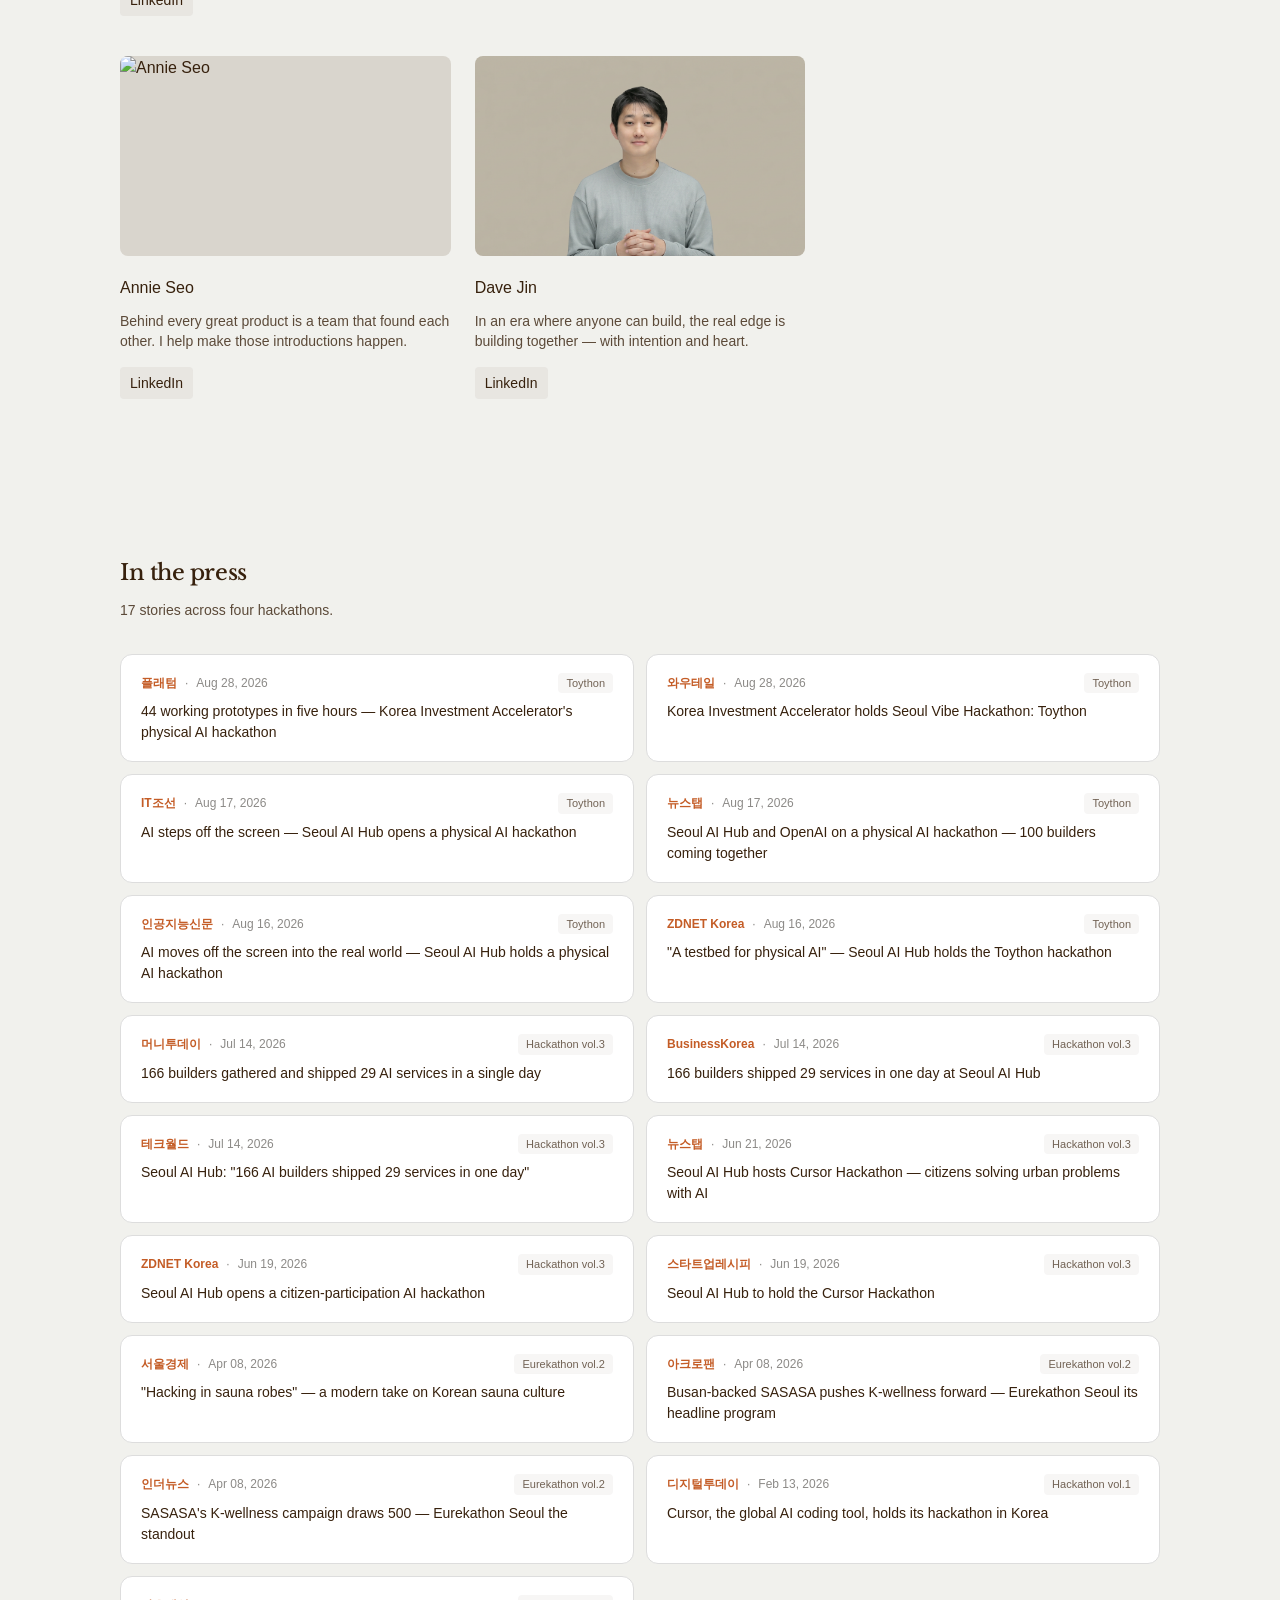
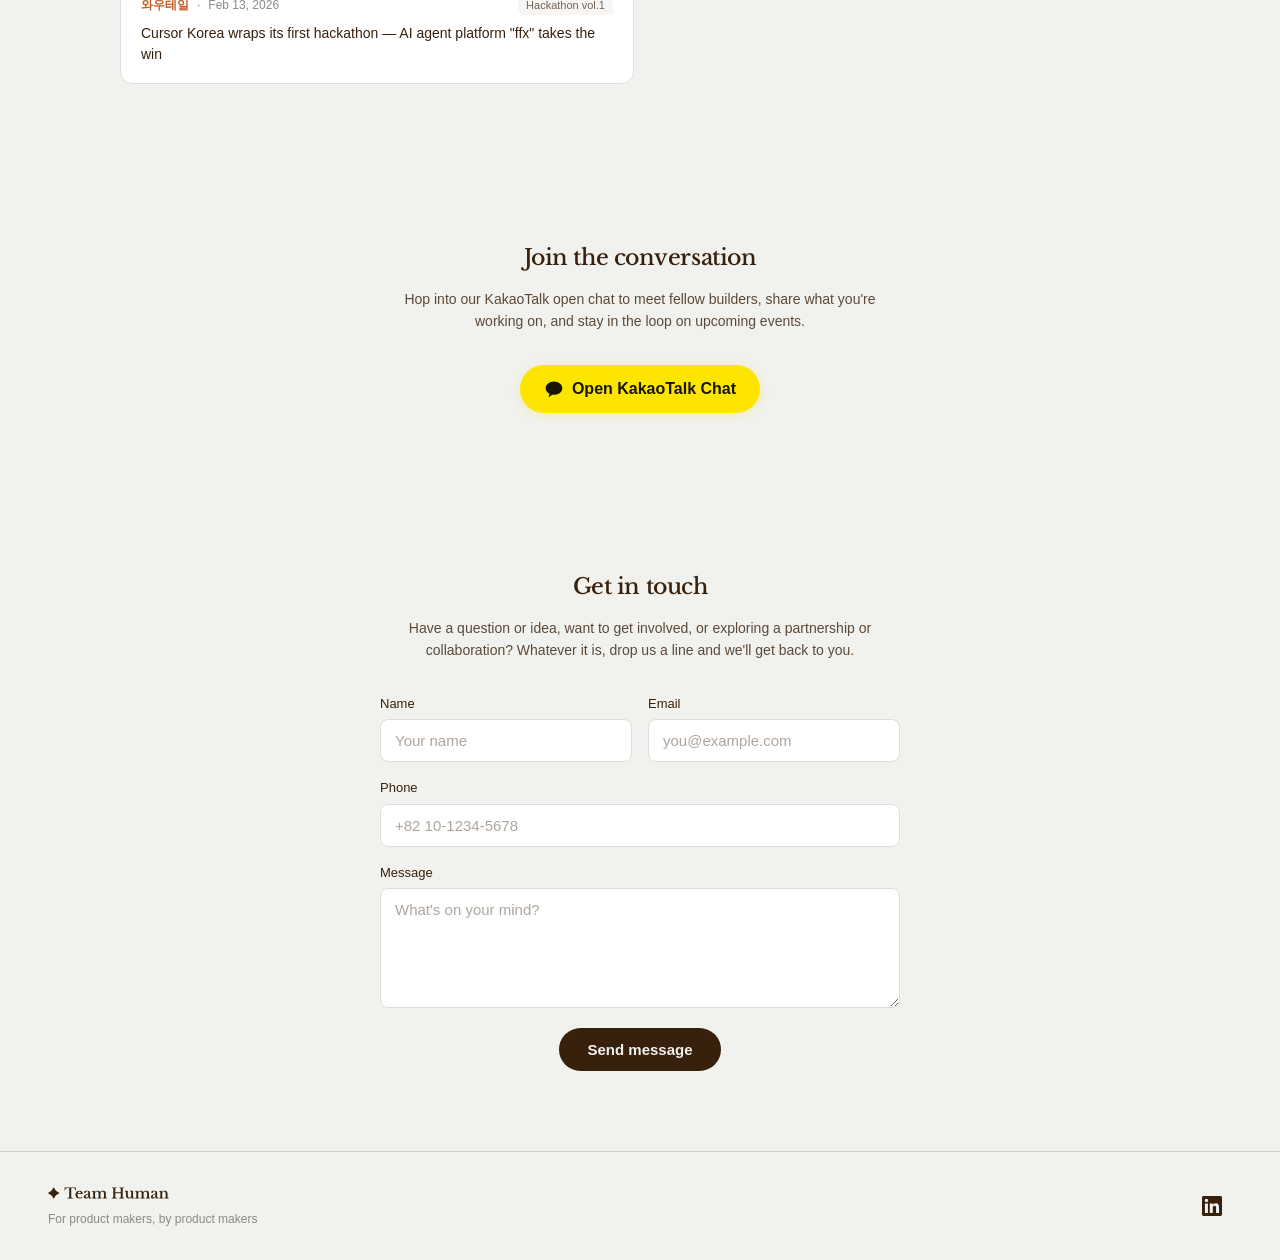
==== commit 4026e390: "Add Platum's Toython write-up to the press list Platum's 2026-08-28 piece is the strongest post-even" ====
--- a/index.html
+++ b/index.html
@@ -209,6 +209,14 @@
     <h2 class="section-title" data-i18n="press.title">In the press</h2>
     <p class="press-desc" data-i18n="press.desc">What the media wrote about our events.</p>
     <div class="press-list">
+      <a href="https://platum.kr/archives/293470" target="_blank" rel="noopener" class="press-item">
+        <div class="press-item-meta">
+          <span class="press-outlet">플래텀</span>
+          <span class="press-date">Aug 28, 2026</span>
+          <span class="press-event">Toython</span>
+        </div>
+        <p class="press-headline" data-i18n="press.platum.title">44 working prototypes in five hours — Korea Investment Accelerator's physical AI hackathon</p>
+      </a>
       <a href="https://wowtale.net/2026/08/28/263596/" target="_blank" rel="noopener" class="press-item">
         <div class="press-item-meta">
           <span class="press-outlet">와우테일</span>
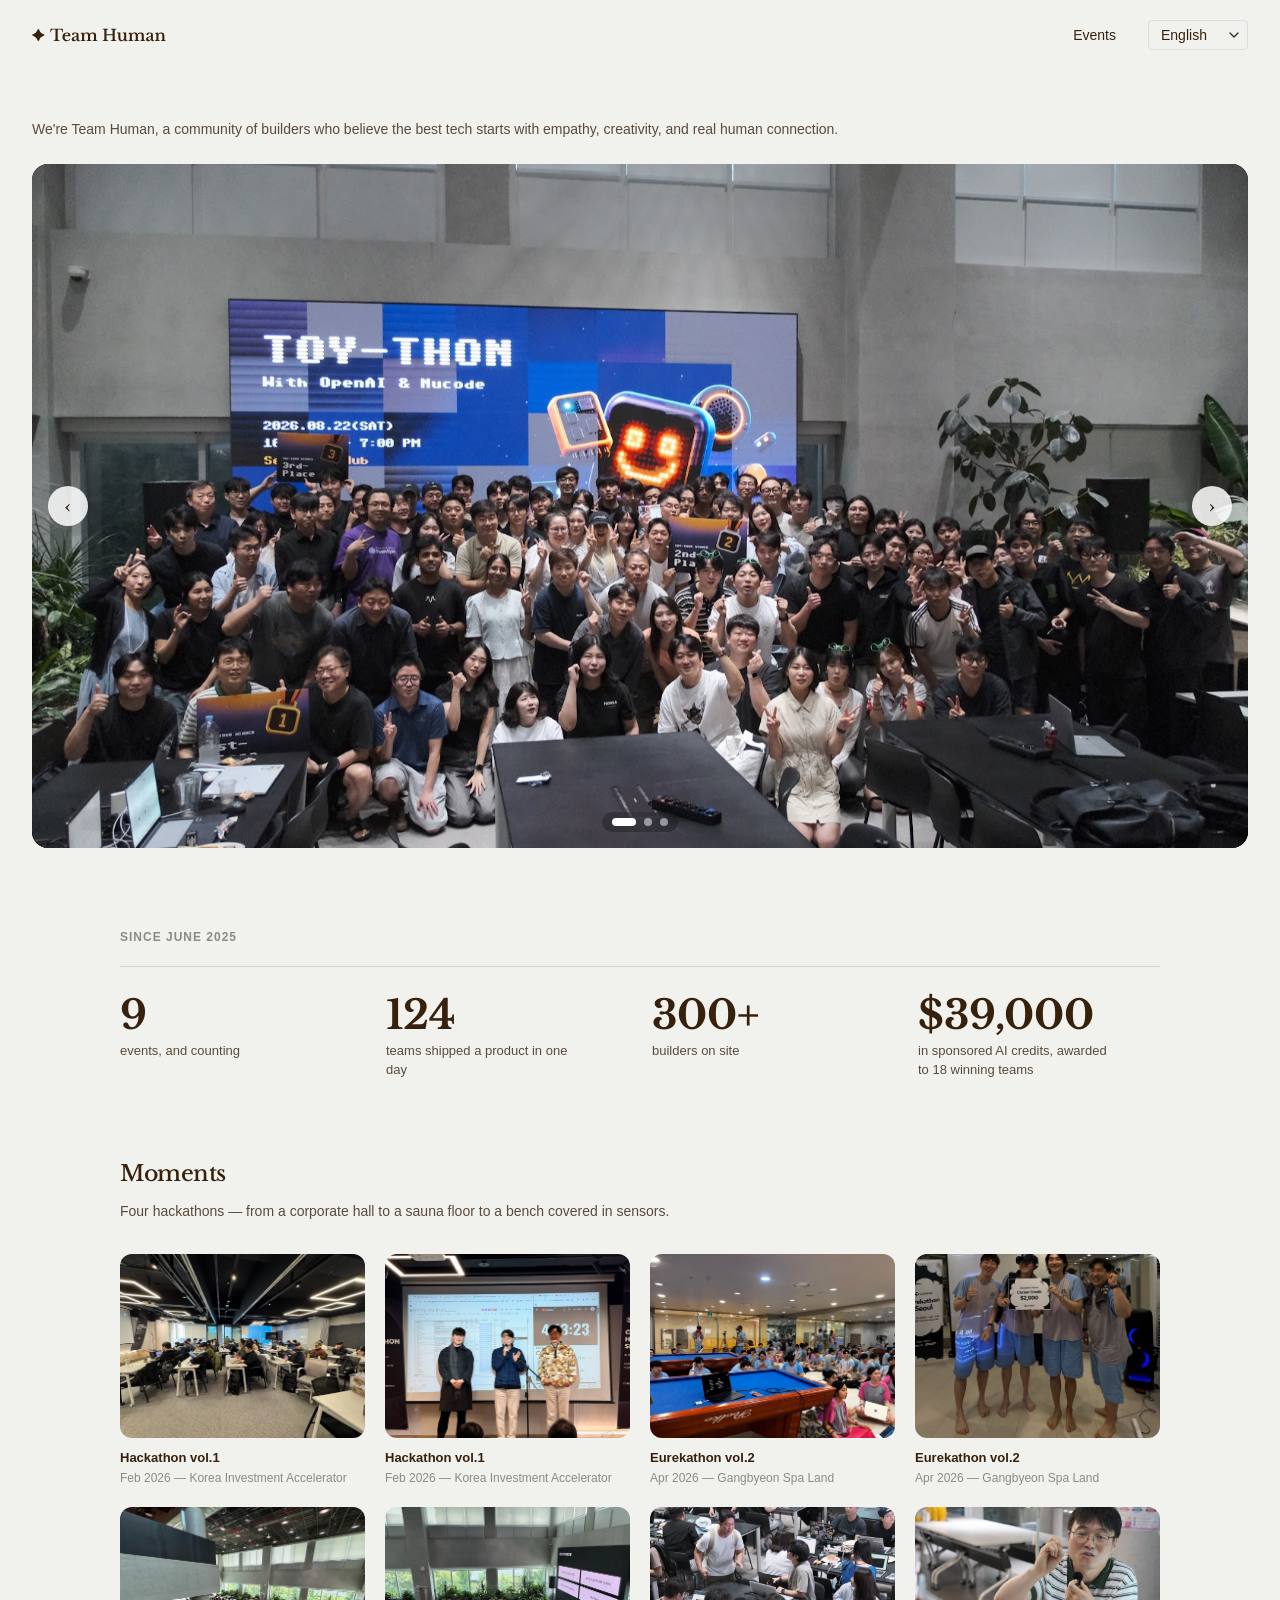
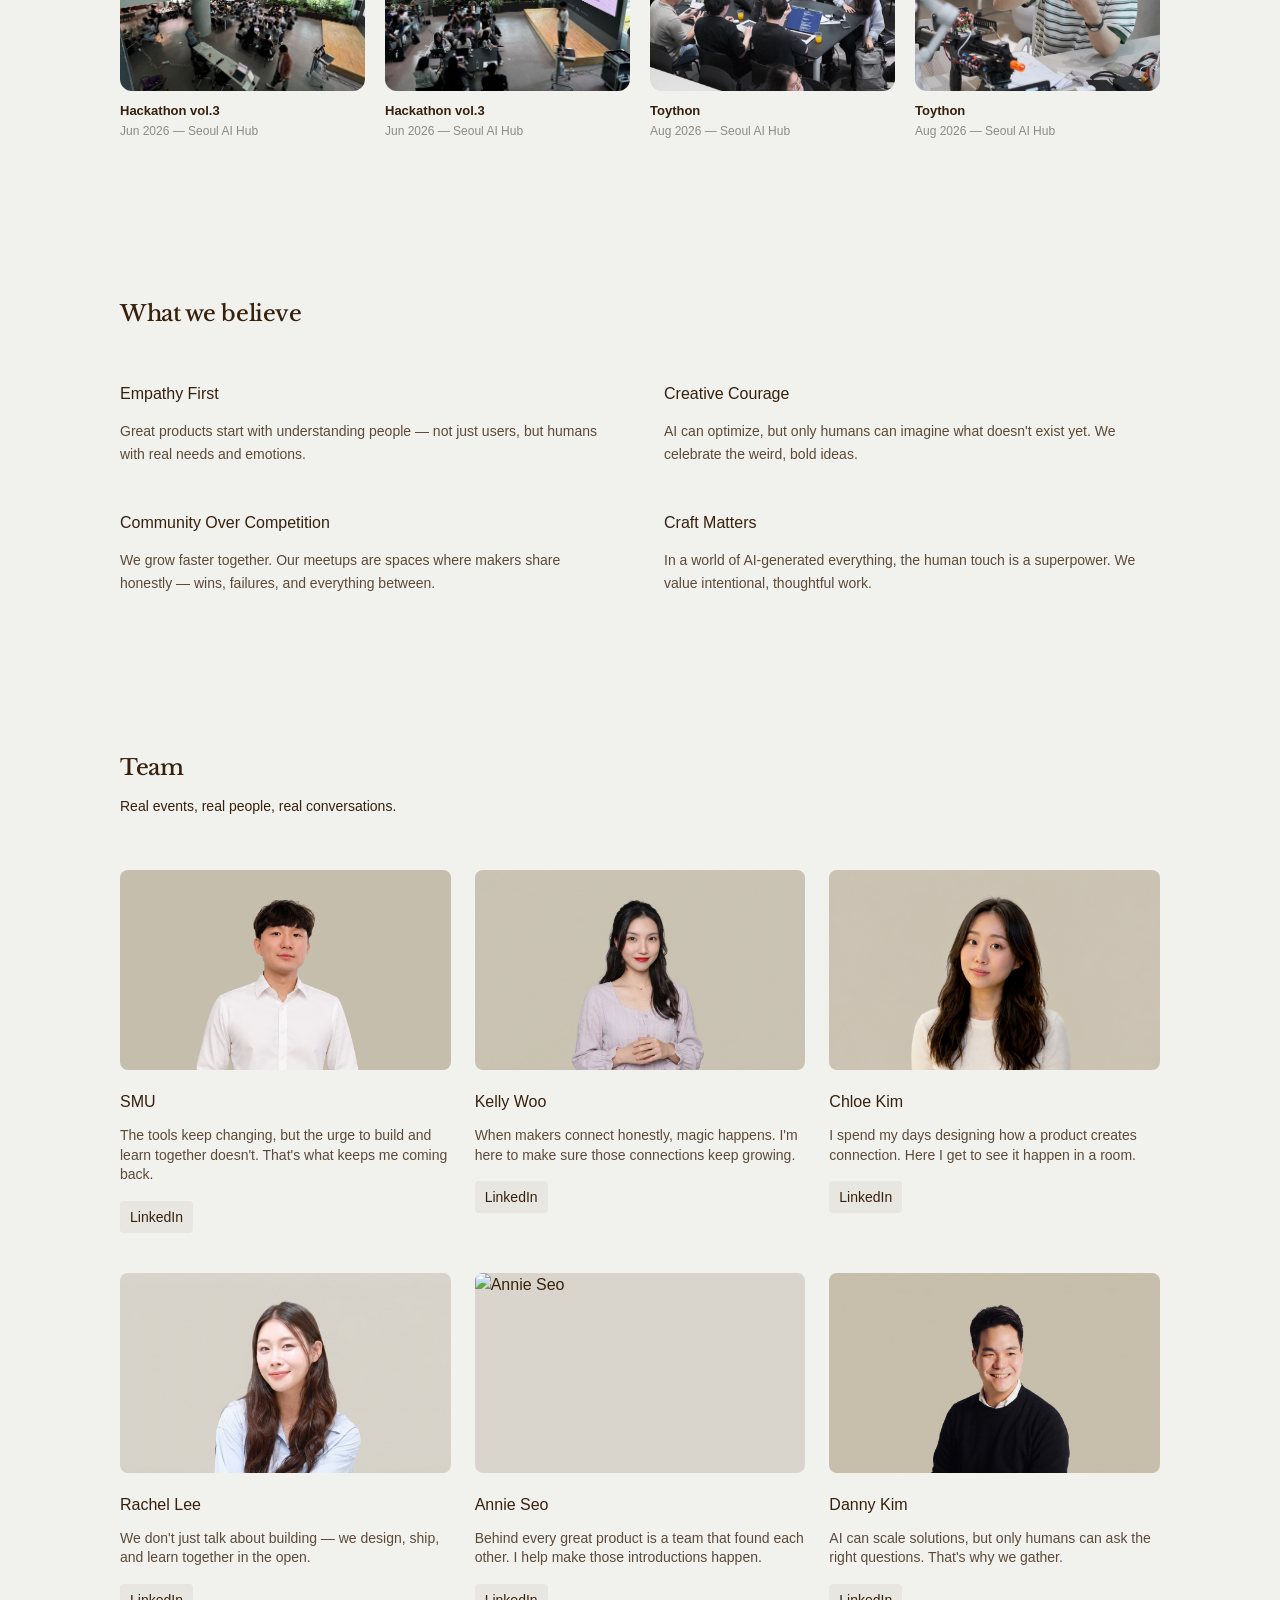
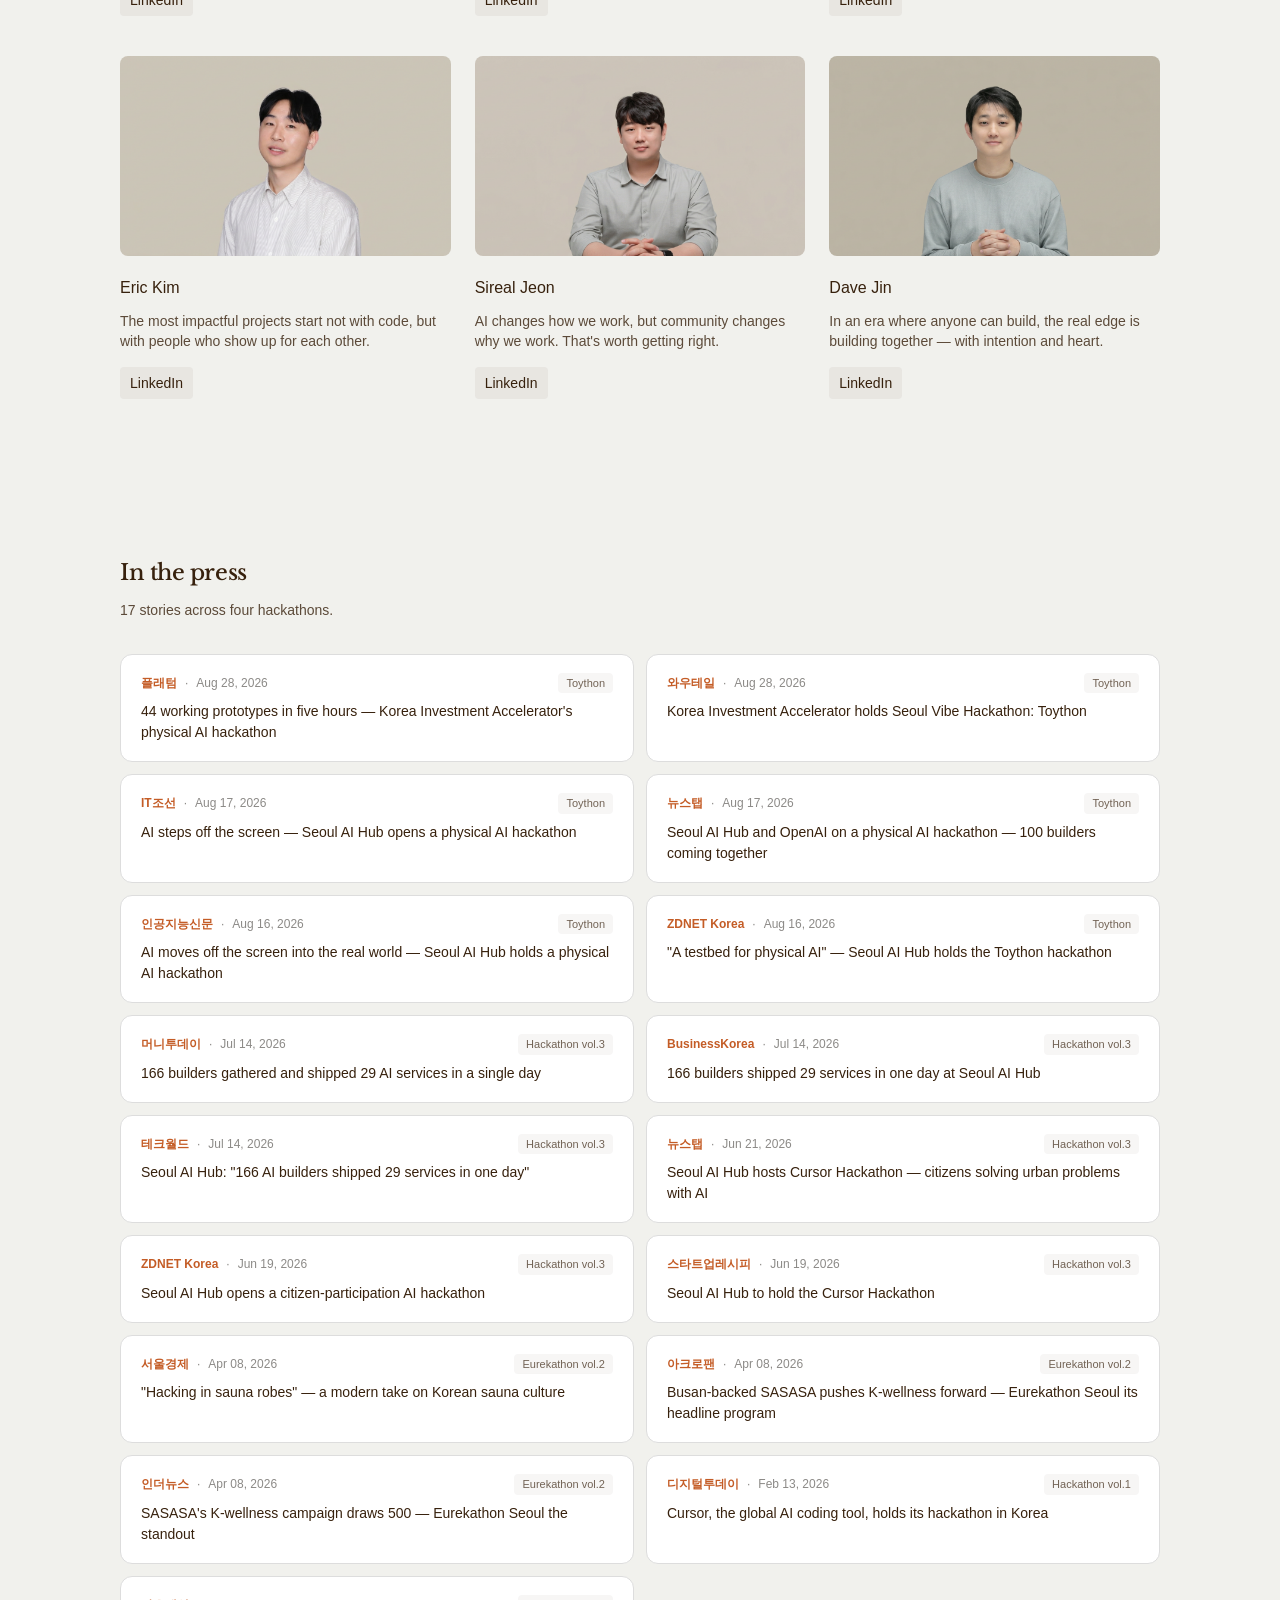
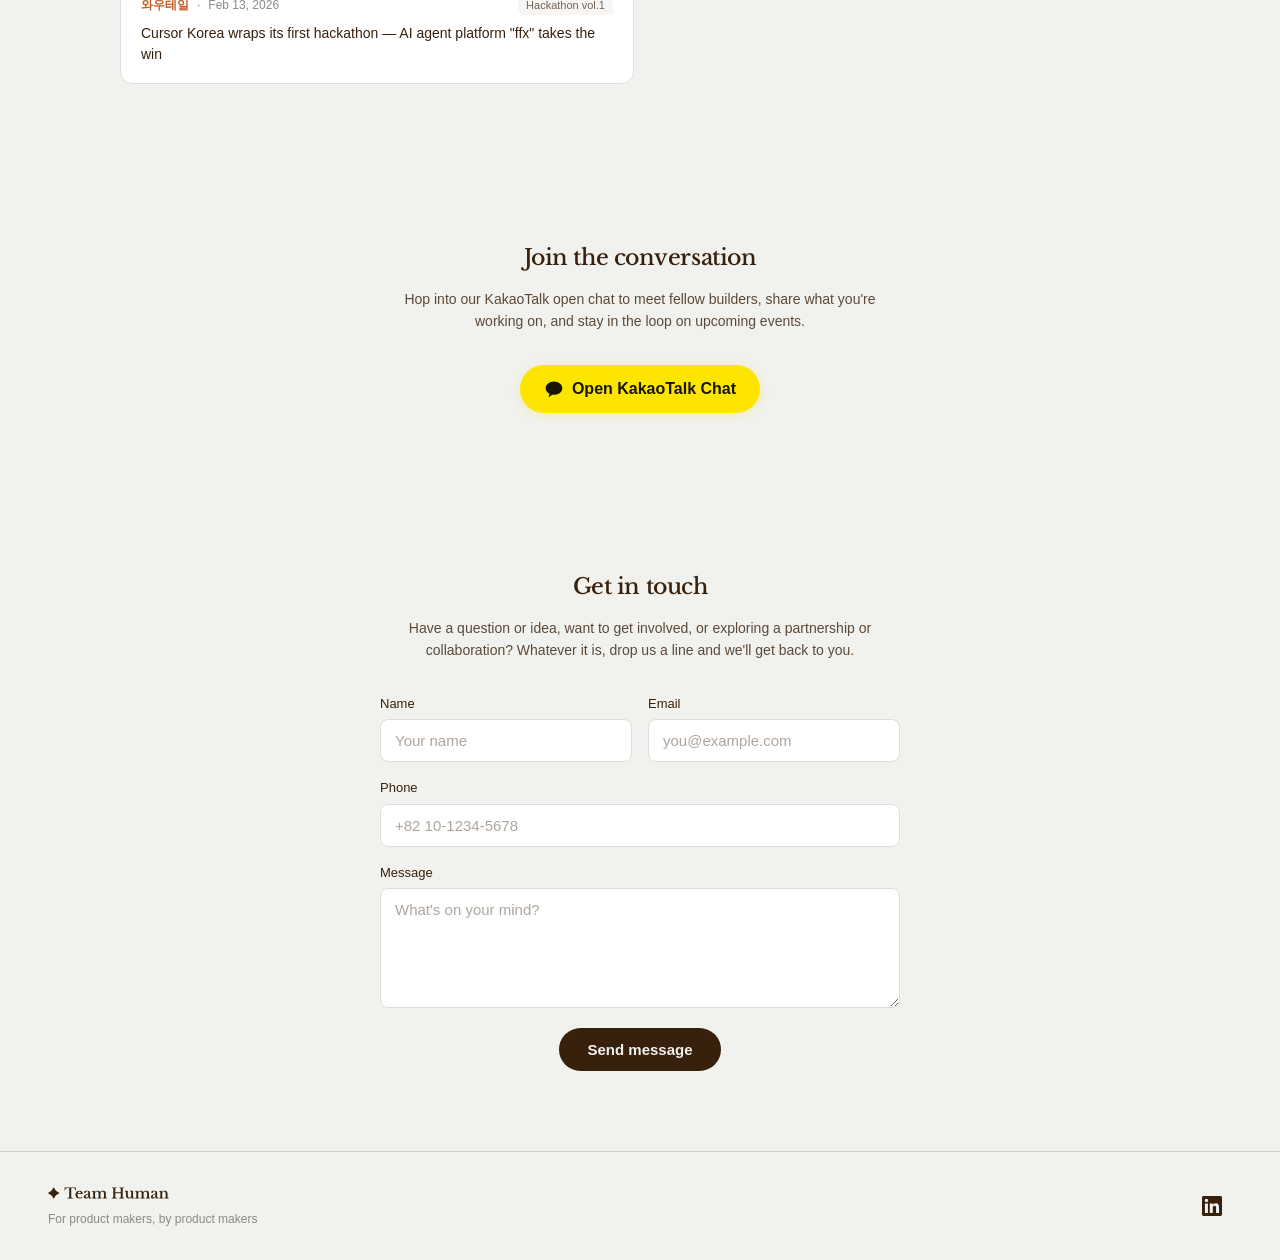
==== commit 1fcfa5a8: "Add Chloe Kim to the team Ninth member. She came to Team Human through One Degree Labs and helped or" ====
--- a/index.html
+++ b/index.html
@@ -202,6 +202,14 @@
           <a href="https://www.linkedin.com/in/smu00" target="_blank" class="linkedin-btn">LinkedIn</a>
         </div>
       </div>
+      <div class="team-card">
+        <img src="images/PFP/Chloe.png" alt="Chloe Kim" class="team-photo">
+        <div class="team-card-info">
+          <h3>Chloe Kim</h3>
+          <p data-i18n="team.chloe.desc">I spend my days designing how a product creates connection. Here I get to see it happen in a room.</p>
+          <a href="https://www.linkedin.com/in/chaennnnnn" target="_blank" class="linkedin-btn">LinkedIn</a>
+        </div>
+      </div>
     </div>
   </section>
 
